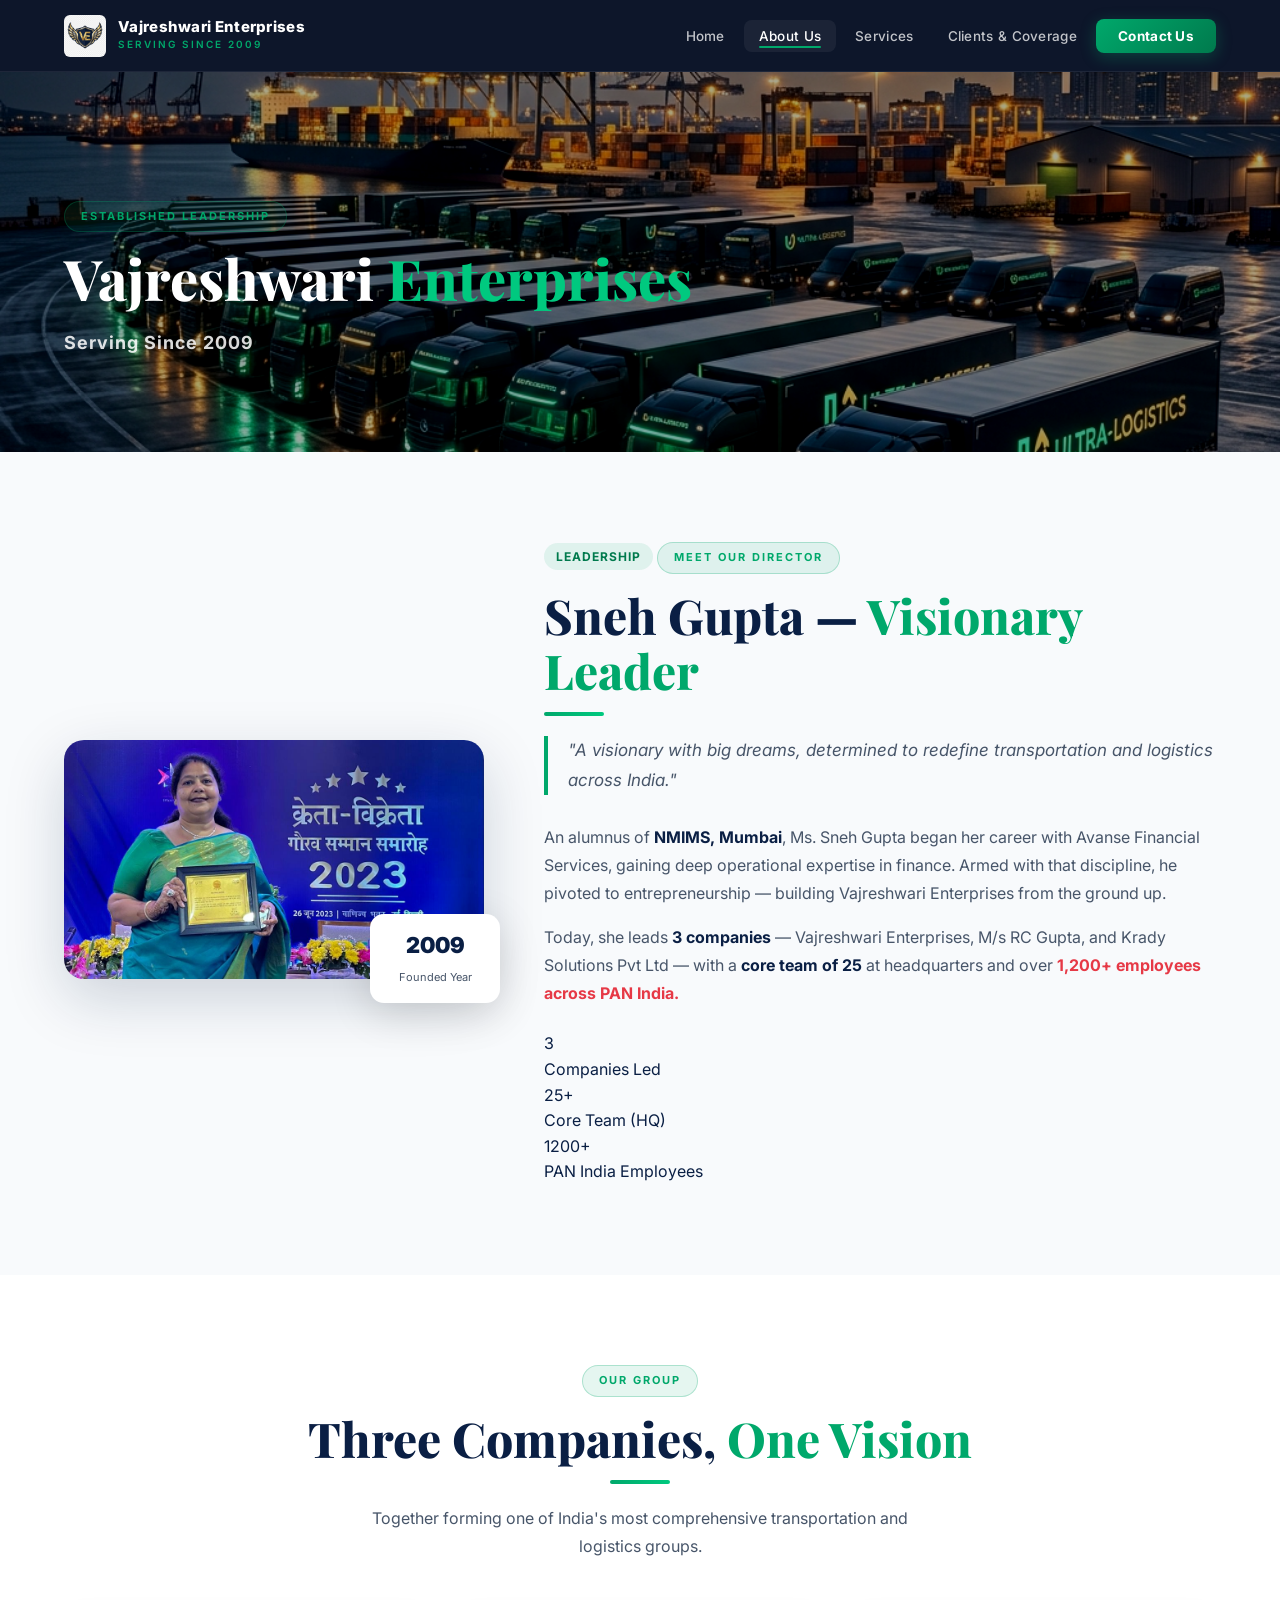
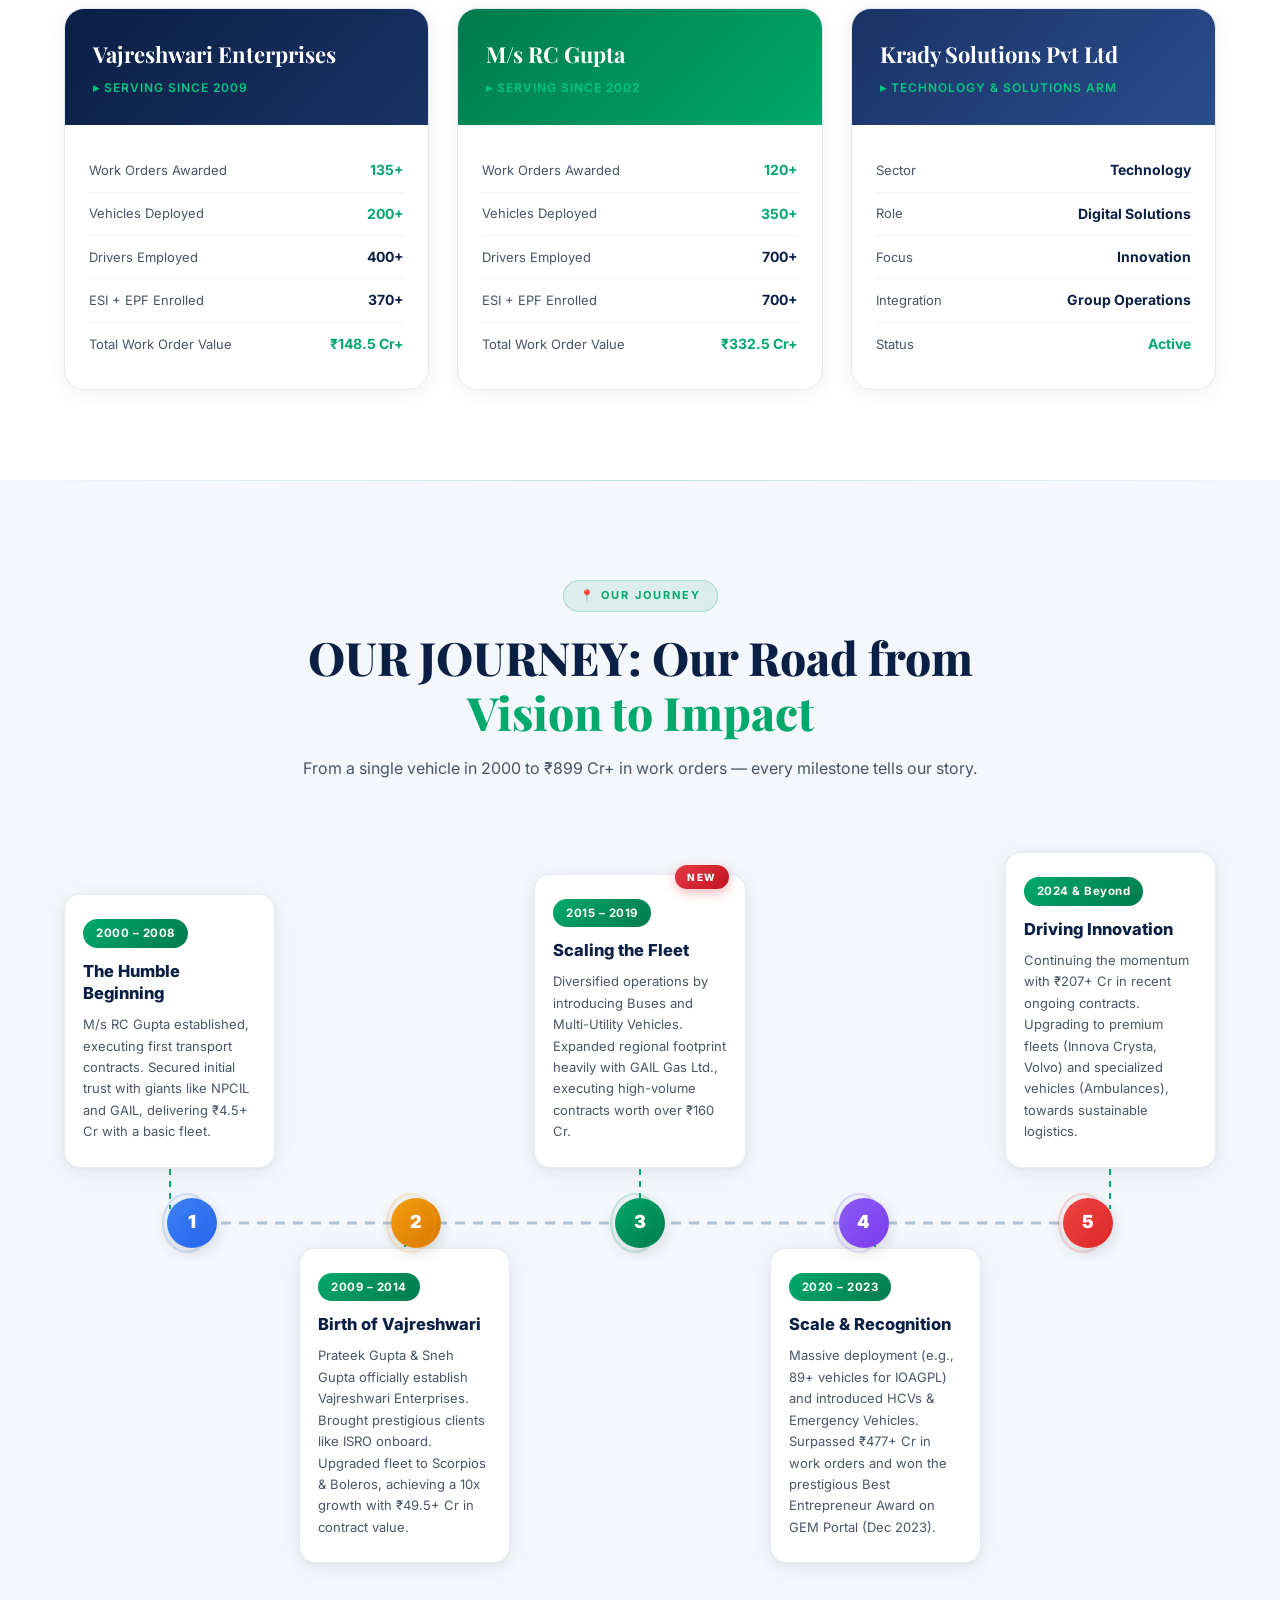
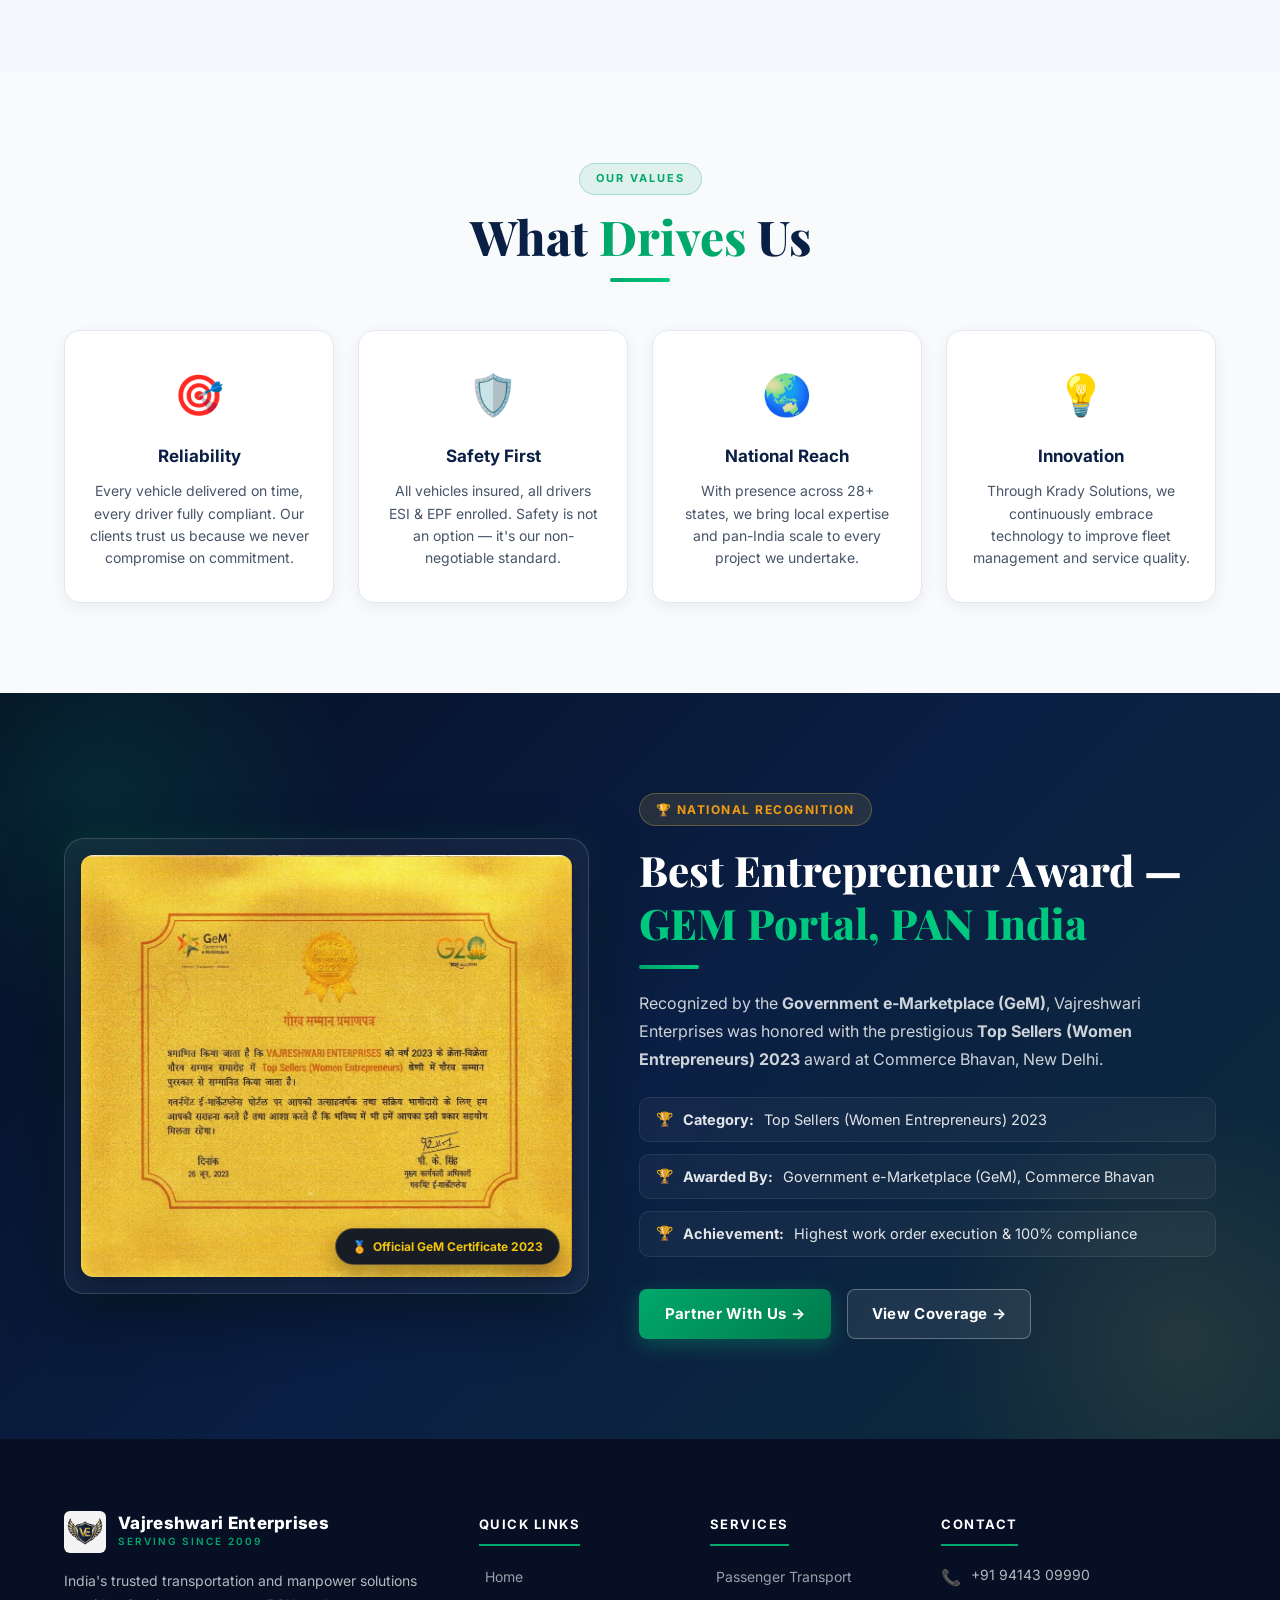
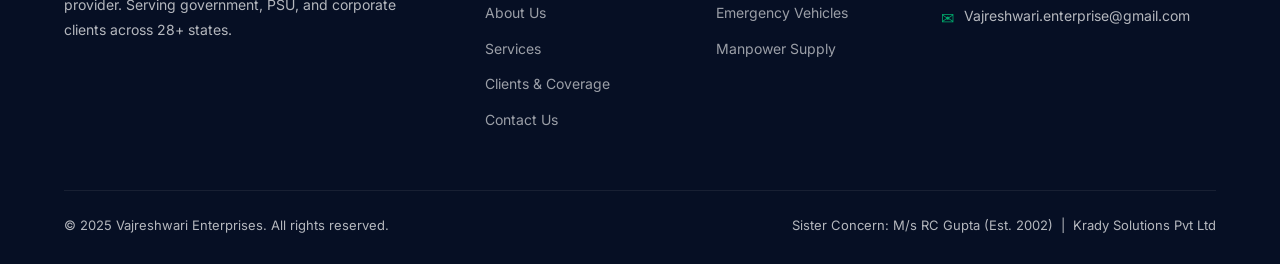
==== about.html @ c28fd947 "Fix hero breadcrumbs, dark contrast text readability, and mobile responsiveness" ====
<!DOCTYPE html>
<html lang="en">
<head>
<meta charset="UTF-8"/>
<meta name="viewport" content="width=device-width,initial-scale=1.0"/>
<meta name="color-scheme" content="light"/>
<meta name="supported-color-schemes" content="light"/>
<title>About Us | Vajreshwari Enterprises</title>
<meta name="description" content="Learn about Vajreshwari Enterprises — founded in 2009, led by Sneh Gupta, with a combined ₹481 Cr+ work order legacy and PAN India presence."/>
<link rel="stylesheet" href="styles.css"/>
<link rel="stylesheet" href="animations.css"/>
<style>
.about-hero{background:linear-gradient(135deg,#060f24 0%,#0a1f44 60%,#1a3366 100%);padding:120px 5% 80px;position:relative;overflow:hidden;}
.about-hero::before{content:'';position:absolute;inset:0;background:url("data:image/svg+xml,%3Csvg width='60' height='60' viewBox='0 0 60 60' xmlns='http://www.w3.org/2000/svg'%3E%3Cg fill='none'%3E%3Cg fill='%23ffffff' fill-opacity='0.03'%3E%3Cpath d='M36 34v-4h-2v4h-4v2h4v4h2v-4h4v-2h-4z'/%3E%3C/g%3E%3C/g%3E%3C/svg%3E");}
.about-hero-content{position:relative;z-index:1;max-width:750px;}
.about-hero h1{font-family:'Playfair Display',serif;font-size:clamp(34px,5vw,58px);font-weight:800;color:white;line-height:1.1;margin-bottom:16px;}
.about-hero h1 span{color:#00c97f;}
.about-hero p{font-size:17px;color:rgba(255,255,255,0.72);max-width:550px;line-height:1.75;}

/* FOUNDER */
.founder-section{padding:90px 5%;background:#f8fafc;}
.founder-grid{display:grid;grid-template-columns:1fr 1.6fr;gap:60px;align-items:center;max-width:1200px;margin:0 auto;}
.founder-img-wrap{position:relative;}
.founder-img-wrap img{width:100%;border-radius:20px;box-shadow:0 20px 60px rgba(10,31,68,0.18);}
.founder-badge{position:absolute;bottom:-16px;right:-16px;background:white;border-radius:14px;padding:14px 20px;box-shadow:0 10px 40px rgba(0,0,0,0.15);text-align:center;min-width:130px;}
.founder-badge strong{display:block;font-size:22px;font-weight:900;color:#0a1f44;}
.founder-badge span{font-size:11px;color:#475569;}
.founder-content blockquote{font-size:17px;color:#475569;line-height:1.75;border-left:4px solid #00a86b;padding-left:20px;margin:20px 0 28px;font-style:italic;}
.bio-tag{display:inline-block;background:rgba(0,168,107,0.1);color:#007a4d;font-size:12px;font-weight:700;letter-spacing:1px;text-transform:uppercase;padding:4px 12px;border-radius:50px;margin-bottom:8px;}

/* COMPANIES */
.companies-section{padding:90px 5%;}
.companies-grid{display:grid;grid-template-columns:1fr 1fr 1fr;gap:28px;margin-top:10px;}
.company-card{border-radius:20px;overflow:hidden;border:1px solid #e2e8f0;transition:all 0.3s;background:white;box-shadow:0 4px 20px rgba(10,31,68,0.06);}
.company-card:hover{transform:translateY(-6px);box-shadow:0 20px 60px rgba(10,31,68,0.14);border-color:rgba(0,168,107,0.3);}
.company-card-header{background:linear-gradient(135deg,#0a1f44,#1a3366);padding:28px;color:white;}
.company-card-header h3{font-family:'Playfair Display',serif;font-size:22px;font-weight:700;margin-bottom:6px;}
.company-card-header .since{font-size:12px;color:#00c97f;font-weight:600;letter-spacing:1px;text-transform:uppercase;}
.company-card-body{padding:24px;}
.company-metric{display:flex;justify-content:space-between;align-items:center;padding:10px 0;border-bottom:1px solid #f1f5f9;}
.company-metric:last-child{border-bottom:none;}
.company-metric .label{font-size:13px;color:#475569;}
.company-metric .value{font-size:14px;font-weight:700;color:#0a1f44;}
.company-metric .value.green{color:#00a86b;}

/* ===== 5-BOX OUR JOURNEY TIMELINE ===== */
.journey-section {
  padding: 100px 5% 110px;
  background: #f4f7fb;
  position: relative;
  overflow: hidden;
}
.journey-section::before {
  content: '';
  position: absolute;
  top: 0; left: 0; right: 0;
  height: 1px;
  background: linear-gradient(90deg, transparent, rgba(0,168,107,0.25), transparent);
}
.journey-header {
  text-align: center;
  max-width: 800px;
  margin: 0 auto 70px;
}
.journey-header .journey-tag {
  display: inline-flex;
  align-items: center;
  gap: 8px;
  background: rgba(0,168,107,0.1);
  border: 1px solid rgba(0,168,107,0.25);
  color: #00a86b;
  font-size: 11px;
  font-weight: 700;
  letter-spacing: 2px;
  text-transform: uppercase;
  padding: 6px 16px;
  border-radius: 50px;
  margin-bottom: 18px;
}
.journey-header h2 {
  font-family: 'Playfair Display', serif;
  font-size: clamp(28px, 4vw, 46px);
  font-weight: 800;
  color: #0a1f44;
  line-height: 1.2;
  margin-bottom: 14px;
}
.journey-header h2 span {
  color: #00a86b;
}
.journey-header p {
  font-size: 16px;
  color: #475569;
  line-height: 1.75;
  max-width: 700px;
  margin: 0 auto;
}

/* Timeline container */
.journey-timeline {
  position: relative;
  max-width: 1200px;
  margin: 0 auto;
}

/* The 5-column grid for cards + circles */
.journey-grid {
  display: grid;
  grid-template-columns: repeat(5, 1fr);
  grid-template-rows: auto 80px auto;
  gap: 0 24px;
  position: relative;
  align-items: end;
}

/* Top row cards: columns 1, 3, 5 */
.journey-card {
  background: #ffffff;
  border-radius: 16px;
  padding: 24px 18px;
  box-shadow: 0 4px 24px rgba(10,31,68,0.08), 0 1px 4px rgba(10,31,68,0.04);
  border: 1px solid rgba(226,232,240,0.8);
  position: relative;
  transition: all 0.35s cubic-bezier(0.4,0,0.2,1);
  overflow-wrap: break-word;
  word-break: break-word;
  hyphens: auto;
  min-height: auto;
  box-sizing: border-box;
}
.journey-card:hover {
  transform: translateY(-5px);
  box-shadow: 0 12px 40px rgba(10,31,68,0.14), 0 2px 8px rgba(0,168,107,0.1);
  border-color: rgba(0,168,107,0.3);
}

/* Card position classes */
.jc-top-1 { grid-column: 1; grid-row: 1; align-self: end; }
.jc-top-3 { grid-column: 3; grid-row: 1; align-self: end; }
.jc-top-5 { grid-column: 5; grid-row: 1; align-self: end; }
.jc-bottom-2 { grid-column: 2; grid-row: 3; align-self: start; }
.jc-bottom-4 { grid-column: 4; grid-row: 3; align-self: start; }

/* Card connector lines (vertical dashed) */
.jc-top-1::after, .jc-top-3::after, .jc-top-5::after {
  content: '';
  position: absolute;
  bottom: -42px;
  left: 50%;
  transform: translateX(-50%);
  width: 2px;
  height: 40px;
  background: repeating-linear-gradient(
    to bottom,
    #00a86b 0px, #00a86b 6px,
    transparent 6px, transparent 12px
  );
  z-index: 1;
}
.jc-bottom-2::before, .jc-bottom-4::before {
  content: '';
  position: absolute;
  top: -42px;
  left: 50%;
  transform: translateX(-50%);
  width: 2px;
  height: 40px;
  background: repeating-linear-gradient(
    to bottom,
    #00a86b 0px, #00a86b 6px,
    transparent 6px, transparent 12px
  );
  z-index: 1;
}

/* Card date badge */
.journey-card .jc-date {
  display: inline-block;
  background: linear-gradient(135deg, #00a86b, #007a4d);
  color: white;
  font-size: 11.5px;
  font-weight: 700;
  padding: 5px 13px;
  border-radius: 50px;
  margin-bottom: 12px;
  letter-spacing: 0.5px;
}
.journey-card .jc-title {
  font-size: 16.5px;
  font-weight: 800;
  color: #0a1f44;
  margin-bottom: 10px;
  line-height: 1.35;
  overflow-wrap: break-word;
  word-break: break-word;
}
.journey-card .jc-desc {
  font-size: 13px;
  color: #475569;
  line-height: 1.65;
  margin: 0;
  overflow-wrap: break-word;
  word-break: break-word;
}

/* New badge */
.jc-new-badge {
  position: absolute;
  top: -10px;
  right: 16px;
  background: linear-gradient(135deg, #e63946, #c1121f);
  color: white;
  font-size: 10px;
  font-weight: 800;
  letter-spacing: 1.5px;
  text-transform: uppercase;
  padding: 4px 12px;
  border-radius: 50px;
  box-shadow: 0 4px 12px rgba(230,57,70,0.35);
  animation: pulse-badge 2s ease-in-out infinite;
}
@keyframes pulse-badge {
  0%, 100% { transform: scale(1); }
  50% { transform: scale(1.08); }
}

/* Middle row: circles & connecting line */
.journey-circles-row {
  grid-column: 1 / -1;
  grid-row: 2;
  display: flex;
  align-items: center;
  justify-content: space-between;
  position: relative;
  padding: 0 calc(10% - 12px);
}

/* Dashed connecting line behind circles */
.journey-circles-row::before {
  content: '';
  position: absolute;
  top: 50%;
  left: calc(10% - 12px);
  right: calc(10% - 12px);
  height: 3px;
  transform: translateY(-50%);
  background: repeating-linear-gradient(
    90deg,
    #b0c4d8 0px, #b0c4d8 10px,
    transparent 10px, transparent 18px
  );
  border-radius: 2px;
  z-index: 0;
}

/* SVG curved path overlay */
.journey-path-svg {
  position: absolute;
  top: 50%;
  left: calc(10% - 12px);
  right: calc(10% - 12px);
  height: 60px;
  transform: translateY(-50%);
  z-index: 0;
  pointer-events: none;
}
.journey-path-svg path {
  fill: none;
  stroke: #c0d0e0;
  stroke-width: 2.5;
  stroke-dasharray: 10 8;
  stroke-linecap: round;
}

/* Circle nodes */
.journey-circle {
  width: 50px;
  height: 50px;
  border-radius: 50%;
  display: flex;
  align-items: center;
  justify-content: center;
  font-size: 18px;
  font-weight: 900;
  color: white;
  position: relative;
  z-index: 2;
  flex-shrink: 0;
  box-shadow: 0 4px 16px rgba(0,0,0,0.15);
  transition: all 0.35s ease;
}
.journey-circle:hover {
  transform: scale(1.15);
}
.journey-circle::after {
  content: '';
  position: absolute;
  inset: -5px;
  border-radius: 50%;
  border: 2px solid currentColor;
  opacity: 0.2;
}

/* Circle colors */
.jcircle-1 { background: linear-gradient(135deg, #3b82f6, #2563eb); }
.jcircle-1::after { border-color: #3b82f6; }
.jcircle-2 { background: linear-gradient(135deg, #f59e0b, #d97706); }
.jcircle-2::after { border-color: #f59e0b; }
.jcircle-3 { background: linear-gradient(135deg, #00a86b, #007a4d); }
.jcircle-3::after { border-color: #00a86b; }
.jcircle-4 { background: linear-gradient(135deg, #8b5cf6, #7c3aed); }
.jcircle-4::after { border-color: #8b5cf6; }
.jcircle-5 { background: linear-gradient(135deg, #ef4444, #dc2626); }
.jcircle-5::after { border-color: #ef4444; }

/* ===== JOURNEY RESPONSIVE ===== */
@media (max-width: 1100px) {
  .journey-grid {
    gap: 0 16px;
  }
  .journey-card {
    padding: 22px 18px;
  }
  .journey-card .jc-title {
    font-size: 16px;
  }
  .journey-card .jc-desc {
    font-size: 12.5px;
  }
}

@media (max-width: 900px) {
  .journey-grid {
    display: flex;
    flex-direction: column;
    gap: 0;
    align-items: center;
  }
  .journey-circles-row {
    display: none;
  }
  .journey-card {
    width: 100%;
    max-width: 520px;
    margin-bottom: 24px;
    order: unset;
  }
  /* Re-order for mobile: 1,2,3,4,5 */
  .jc-top-1 { order: 1; }
  .jc-bottom-2 { order: 2; }
  .jc-top-3 { order: 3; }
  .jc-bottom-4 { order: 4; }
  .jc-top-5 { order: 5; }

  /* Remove connector lines on mobile */
  .jc-top-1::after, .jc-top-3::after, .jc-top-5::after,
  .jc-bottom-2::before, .jc-bottom-4::before {
    display: none;
  }

  /* Add left border accent strip + step number on mobile */
  .journey-card {
    border-left: 4px solid #00a86b;
    padding-left: 28px;
  }
  .journey-card .jc-step-num {
    display: flex;
  }
}

/* Mobile step number circle (hidden on desktop) */
.journey-card .jc-step-num {
  display: none;
  width: 32px;
  height: 32px;
  border-radius: 50%;
  background: linear-gradient(135deg, #00a86b, #007a4d);
  color: white;
  font-size: 14px;
  font-weight: 800;
  align-items: center;
  justify-content: center;
  margin-bottom: 12px;
  flex-shrink: 0;
}

@media (max-width: 600px) {
  .journey-section {
    padding: 70px 5% 80px;
  }
  .journey-header {
    margin-bottom: 40px;
  }
  .journey-card {
    padding: 22px 20px 22px 24px;
  }
}
/* VALUES */
.values-section{padding:90px 5%;background:#f8fafc;}

.values-section{padding:90px 5%;background:#f8fafc;}
.values-grid{display:grid;grid-template-columns:repeat(4,1fr);gap:24px;}
.value-card{background:white;border-radius:16px;padding:32px 24px;text-align:center;border:1px solid #e2e8f0;transition:all 0.3s;box-shadow:0 4px 16px rgba(10,31,68,0.06);}
.value-card:hover{transform:translateY(-5px);border-color:#00a86b;box-shadow:0 16px 50px rgba(0,168,107,0.12);}
.value-icon{font-size:40px;margin-bottom:16px;}
.value-card h4{font-size:17px;font-weight:700;color:#0a1f44;margin-bottom:10px;}
.value-card p{font-size:14px;color:#475569;line-height:1.6;}

/* ===== AWARD SECTION (Split Grid & Dark Luxury Theme) ===== */
.award-section {
  padding: 100px 5%;
  background: linear-gradient(135deg, #060f24 0%, #0a1f44 50%, #0d2b3a 100%);
  position: relative;
  overflow: hidden;
  color: white;
}
.award-section::before {
  content: '';
  position: absolute;
  top: -150px; left: -150px;
  width: 500px; height: 500px;
  background: radial-gradient(circle, rgba(0,168,107,0.15), transparent 70%);
  border-radius: 50%;
  pointer-events: none;
}
.award-section::after {
  content: '';
  position: absolute;
  bottom: -150px; right: -150px;
  width: 500px; height: 500px;
  background: radial-gradient(circle, rgba(201,168,76,0.12), transparent 70%);
  border-radius: 50%;
  pointer-events: none;
}
.award-grid {
  max-width: 1200px;
  margin: 0 auto;
  display: grid;
  grid-template-columns: 1fr 1.1fr;
  gap: 50px;
  align-items: center;
  position: relative;
  z-index: 2;
}
.award-cert-wrap {
  position: relative;
}
.award-cert-card {
  background: rgba(255,255,255,0.05);
  border: 1px solid rgba(255,255,255,0.15);
  border-radius: 20px;
  padding: 16px;
  box-shadow: 0 20px 60px rgba(0,0,0,0.4), 0 0 30px rgba(0,168,107,0.15);
  backdrop-filter: blur(10px);
  position: relative;
  transition: transform 0.4s ease, box-shadow 0.4s ease;
}
.award-cert-card:hover {
  transform: translateY(-6px);
  box-shadow: 0 30px 80px rgba(0,0,0,0.5), 0 0 40px rgba(0,201,127,0.25);
}
.award-cert-img {
  width: 100%;
  height: auto;
  display: block;
  border-radius: 12px;
  box-shadow: 0 8px 24px rgba(0,0,0,0.3);
}
.award-cert-badge {
  position: absolute;
  bottom: 28px; right: 28px;
  background: rgba(6,15,36,0.92);
  border: 1px solid rgba(201,168,76,0.4);
  color: #f1c40f;
  font-size: 12px;
  font-weight: 700;
  padding: 8px 16px;
  border-radius: 50px;
  box-shadow: 0 8px 20px rgba(0,0,0,0.3);
  backdrop-filter: blur(8px);
  display: flex; align-items: center; gap: 6px;
}
.award-badge-tag {
  display: inline-flex;
  align-items: center;
  gap: 8px;
  background: rgba(201,168,76,0.15);
  border: 1px solid rgba(201,168,76,0.35);
  color: #f39c12;
  font-size: 12px;
  font-weight: 700;
  letter-spacing: 1.5px;
  text-transform: uppercase;
  padding: 6px 16px;
  border-radius: 50px;
  margin-bottom: 18px;
}
.award-title {
  font-family: 'Playfair Display', serif;
  font-size: clamp(26px, 3.5vw, 42px);
  font-weight: 800;
  color: white;
  line-height: 1.25;
  margin-bottom: 16px;
}
.award-title span {
  color: #00c97f;
}
.award-desc {
  font-size: 16px;
  color: rgba(255,255,255,0.80);
  line-height: 1.75;
  margin-bottom: 24px;
}
.award-highlights {
  list-style: none;
  padding: 0;
  margin: 0 0 32px 0;
  display: flex;
  flex-direction: column;
  gap: 12px;
}
.award-highlights li {
  font-size: 14.5px;
  color: rgba(255,255,255,0.88);
  display: flex;
  align-items: flex-start;
  gap: 10px;
  background: rgba(255,255,255,0.04);
  border: 1px solid rgba(255,255,255,0.08);
  padding: 10px 16px;
  border-radius: 10px;
}
.award-highlights li::before {
  content: '🏆';
  font-size: 14px;
  flex-shrink: 0;
}
.award-cta-wrap {
  display: flex;
  gap: 16px;
  flex-wrap: wrap;
}
.btn-emerald {
  background: linear-gradient(135deg, #00a86b, #007a4d);
  color: white;
  font-weight: 700;
  padding: 12px 26px;
  border-radius: 8px;
  text-decoration: none;
  transition: all 0.3s;
  box-shadow: 0 6px 20px rgba(0,168,107,0.35);
}
.btn-emerald:hover {
  transform: translateY(-2px);
  box-shadow: 0 10px 28px rgba(0,168,107,0.5);
}
.btn-outline-glass {
  background: rgba(255,255,255,0.08);
  border: 1.5px solid rgba(255,255,255,0.3);
  color: white;
  font-weight: 700;
  padding: 12px 24px;
  border-radius: 8px;
  text-decoration: none;
  transition: all 0.3s;
  backdrop-filter: blur(6px);
}
.btn-outline-glass:hover {
  background: rgba(255,255,255,0.18);
  border-color: rgba(255,255,255,0.7);
  transform: translateY(-2px);
}
@media (max-width: 900px) {
  .award-grid {
    grid-template-columns: 1fr;
    gap: 36px;
  }
}

/* ===== ABOUT HERO (4K Image Showcase) ===== */
.about-hero {
  position: relative;
  overflow: hidden;
  background: #060f24;
  padding: 120px 5% 85px;
  min-height: 380px;
  display: flex;
  align-items: center;
}
.about-hero-bg {
  position: absolute;
  inset: 0;
  z-index: 0;
}
.about-hero-img {
  width: 100%;
  height: 100%;
  object-fit: cover;
  object-position: center;
  filter: brightness(0.65) contrast(1.08) saturate(1.06);
  image-rendering: -webkit-optimize-contrast;
  image-rendering: crisp-edges;
  transform: translateZ(0);
}
.about-hero-content {
  position: relative;
  z-index: 2;
  max-width: 800px;
  color: white;
}
.about-hero h1 {
  font-family: 'Playfair Display', serif;
  font-size: clamp(34px, 5vw, 56px);
  font-weight: 800;
  color: white;
  line-height: 1.15;
  margin-bottom: 16px;
}
.about-hero h1 span {
  color: #00c97f;
}
.about-hero p {
  font-size: 16.5px;
  color: rgba(255,255,255,0.85);
  line-height: 1.75;
}

/* ===== RESPONSIVE ===== */
@media(max-width:1024px){
  .founder-grid{grid-template-columns:1fr;max-width:600px;}
  .companies-grid{grid-template-columns:1fr;max-width:600px;margin:0 auto;}
  .values-grid{grid-template-columns:1fr 1fr;}
  /* Road: hide SVG, show stacked */
  .journey-road-wrap{display:none;}
  .journey-mobile{display:flex;}
}
@media(max-width:900px){
  .founder-grid,.companies-grid{grid-template-columns:1fr;}
  .values-grid{grid-template-columns:1fr 1fr;}
}
@media(max-width:600px){
  .values-grid{grid-template-columns:1fr;}
  .founder-badge{right:0;bottom:-20px;}
  .about-hero{padding:100px 5% 60px;}
  .about-hero h1{font-size:clamp(28px,8vw,42px);}
  .companies-grid{grid-template-columns:1fr;}
  .award-section{padding:60px 5%;}
}
</style>
</head>
<body>
<div id="scroll-progress"></div><button id="back-top" onclick="window.scrollTo({top:0,behavior:'smooth'})" title="Back to Top">&#8679;</button>
<div class="page-wrapper">
<nav id="navbar">
  <a href="index.html" class="nav-logo">
    <img src="images/ve_logo.png" alt="VE Logo" style="height:42px;width:42px;object-fit:contain;border-radius:6px;"/>
    <div class="logo-text">
      <span class="logo-name">Vajreshwari Enterprises</span>
      <span class="logo-sub">Serving Since 2009</span>
    </div>
  </a>
  <ul class="nav-links">
    <li><a href="index.html">Home</a></li>
    <li><a href="about.html" class="active">About Us</a></li>
    <li><a href="services.html">Services</a></li>
    <li><a href="clients.html">Clients &amp; Coverage</a></li>
    <li><a href="contact.html" class="nav-cta">Contact Us</a></li>
  </ul>
  <div class="hamburger" onclick="this.closest('nav').classList.toggle('open')"><span></span><span></span><span></span></div>
</nav>

<!-- HERO -->
<section class="about-hero">
  <div class="about-hero-bg">
    <img src="images/about_hero_corporate.png" alt="Vajreshwari Enterprises Corporate Showcase" class="about-hero-img"/>
  </div>
  <div class="about-hero-content">
    <div class="section-tag">Established Leadership</div>
    <h1>Vajreshwari <span>Enterprises</span></h1>
    <p style="font-size:18px;font-weight:700;color:#00c97f;letter-spacing:1px;margin-top:6px;">Serving Since 2009</p>
  </div>
</section>

<!-- FOUNDER -->
<section class="founder-section">
  <div class="founder-grid">
    <div class="founder-img-wrap">
      <img src="images/director_award.jpg" alt="Sneh Gupta — Director, Vajreshwari Enterprises — Best Entrepreneur Award 2023" style="object-fit:cover;object-position:center top;max-height:460px;border-radius:20px;"/>
      <div class="founder-badge">
        <strong>2009</strong>
        <span>Founded Year</span>
      </div>
    </div>
    <div class="founder-content">
      <div class="bio-tag">Leadership</div>
      <div class="section-tag">Meet Our Director</div>
      <h2 class="section-title">Sneh Gupta — <span>Visionary Leader</span></h2>
      <div class="divider"></div>
      <blockquote>"A visionary with big dreams, determined to redefine transportation and logistics across India."</blockquote>
      <p style="color:#475569;line-height:1.75;margin-bottom:16px;">An alumnus of <strong style="color:#0a1f44;">NMIMS, Mumbai</strong>, Ms. Sneh Gupta began her career with Avanse Financial Services, gaining deep operational expertise in finance. Armed with that discipline, he pivoted to entrepreneurship — building Vajreshwari Enterprises from the ground up.</p>
      <p style="color:#475569;line-height:1.75;margin-bottom:24px;">Today, she leads <strong style="color:#0a1f44;">3 companies</strong> — Vajreshwari Enterprises, M/s RC Gupta, and Krady Solutions Pvt Ltd — with a <strong style="color:#0a1f44;">core team of 25</strong> at headquarters and over <strong style="color:#e63946;">1,200+ employees across PAN India.</strong></p>
      <div class="stats-row">
        <div class="stat-card"><div class="stat-number">3</div><div class="stat-label">Companies Led</div></div>
        <div class="stat-card"><div class="stat-number">25<span>+</span></div><div class="stat-label">Core Team (HQ)</div></div>
        <div class="stat-card"><div class="stat-number">1200<span>+</span></div><div class="stat-label">PAN India Employees</div></div>
      </div>
    </div>
  </div>
</section>

<!-- COMPANIES -->
<section class="companies-section">
  <div class="section-header center">
    <div class="section-tag">Our Group</div>
    <h2 class="section-title">Three Companies, <span>One Vision</span></h2>
    <div class="divider center"></div>
    <p class="section-subtitle">Together forming one of India's most comprehensive transportation and logistics groups.</p>
  </div>
  <div class="companies-grid">
    <div class="company-card">
      <div class="company-card-header">
        <h3>Vajreshwari Enterprises</h3>
        <div class="since">▸ Serving Since 2009</div>
      </div>
      <div class="company-card-body">
        <div class="company-metric"><span class="label">Work Orders Awarded</span><span class="value green">135+</span></div>
        <div class="company-metric"><span class="label">Vehicles Deployed</span><span class="value green">200+</span></div>
        <div class="company-metric"><span class="label">Drivers Employed</span><span class="value">400+</span></div>
        <div class="company-metric"><span class="label">ESI + EPF Enrolled</span><span class="value">370+</span></div>
        <div class="company-metric"><span class="label">Total Work Order Value</span><span class="value green">₹148.5 Cr+</span></div>
      </div>
    </div>
    <div class="company-card">
      <div class="company-card-header" style="background:linear-gradient(135deg,#007a4d,#00a86b);">
        <h3>M/s RC Gupta</h3>
        <div class="since">▸ Serving Since 2002</div>
      </div>
      <div class="company-card-body">
        <div class="company-metric"><span class="label">Work Orders Awarded</span><span class="value green">120+</span></div>
        <div class="company-metric"><span class="label">Vehicles Deployed</span><span class="value green">350+</span></div>
        <div class="company-metric"><span class="label">Drivers Employed</span><span class="value">700+</span></div>
        <div class="company-metric"><span class="label">ESI + EPF Enrolled</span><span class="value">700+</span></div>
        <div class="company-metric"><span class="label">Total Work Order Value</span><span class="value green">₹332.5 Cr+</span></div>
      </div>
    </div>
    <div class="company-card">
      <div class="company-card-header" style="background:linear-gradient(135deg,#1a3366,#2a4d8c);">
        <h3>Krady Solutions Pvt Ltd</h3>
        <div class="since">▸ Technology &amp; Solutions Arm</div>
      </div>
      <div class="company-card-body">
        <div class="company-metric"><span class="label">Sector</span><span class="value">Technology</span></div>
        <div class="company-metric"><span class="label">Role</span><span class="value">Digital Solutions</span></div>
        <div class="company-metric"><span class="label">Focus</span><span class="value">Innovation</span></div>
        <div class="company-metric"><span class="label">Integration</span><span class="value">Group Operations</span></div>
        <div class="company-metric"><span class="label">Status</span><span class="value green">Active</span></div>
      </div>
    </div>
  </div>
</section>

<!-- OUR JOURNEY -->
<section class="journey-section" id="our-journey">
  <div class="journey-header">
    <div class="journey-tag">📍 Our Journey</div>
    <h2>OUR JOURNEY: Our Road from <span>Vision to Impact</span></h2>
    <p>From a single vehicle in 2000 to ₹899 Cr+ in work orders — every milestone tells our story.</p>
  </div>
  <div class="journey-timeline">
    <div class="journey-grid">

      <!-- TOP CARD 1 -->
      <div class="journey-card jc-top-1 reveal">
        <div class="jc-step-num">1</div>
        <div class="jc-date">2000 – 2008</div>
        <h3 class="jc-title">The Humble Beginning</h3>
        <p class="jc-desc">M/s RC Gupta established, executing first transport contracts. Secured initial trust with giants like NPCIL and GAIL, delivering ₹4.5+ Cr with a basic fleet.</p>
      </div>

      <!-- TOP CARD 3 (with New badge) -->
      <div class="journey-card jc-top-3 reveal">
        <div class="jc-new-badge">New</div>
        <div class="jc-step-num">3</div>
        <div class="jc-date">2015 – 2019</div>
        <h3 class="jc-title">Scaling the Fleet</h3>
        <p class="jc-desc">Diversified operations by introducing Buses and Multi-Utility Vehicles. Expanded regional footprint heavily with GAIL Gas Ltd., executing high-volume contracts worth over ₹160 Cr.</p>
      </div>

      <!-- TOP CARD 5 -->
      <div class="journey-card jc-top-5 reveal">
        <div class="jc-step-num">5</div>
        <div class="jc-date">2024 &amp; Beyond</div>
        <h3 class="jc-title">Driving Innovation</h3>
        <p class="jc-desc">Continuing the momentum with ₹207+ Cr in recent ongoing contracts. Upgrading to premium fleets (Innova Crysta, Volvo) and specialized vehicles (Ambulances), towards sustainable logistics.</p>
      </div>

      <!-- CIRCLES ROW -->
      <div class="journey-circles-row">
        <div class="journey-circle jcircle-1">1</div>
        <div class="journey-circle jcircle-2">2</div>
        <div class="journey-circle jcircle-3">3</div>
        <div class="journey-circle jcircle-4">4</div>
        <div class="journey-circle jcircle-5">5</div>
      </div>

      <!-- BOTTOM CARD 2 -->
      <div class="journey-card jc-bottom-2 reveal">
        <div class="jc-step-num">2</div>
        <div class="jc-date">2009 – 2014</div>
        <h3 class="jc-title">Birth of Vajreshwari</h3>
        <p class="jc-desc">Prateek Gupta &amp; Sneh Gupta officially establish Vajreshwari Enterprises. Brought prestigious clients like ISRO onboard. Upgraded fleet to Scorpios &amp; Boleros, achieving a 10x growth with ₹49.5+ Cr in contract value.</p>
      </div>

      <!-- BOTTOM CARD 4 -->
      <div class="journey-card jc-bottom-4 reveal">
        <div class="jc-step-num">4</div>
        <div class="jc-date">2020 – 2023</div>
        <h3 class="jc-title">Scale &amp; Recognition</h3>
        <p class="jc-desc">Massive deployment (e.g., 89+ vehicles for IOAGPL) and introduced HCVs &amp; Emergency Vehicles. Surpassed ₹477+ Cr in work orders and won the prestigious Best Entrepreneur Award on GEM Portal (Dec 2023).</p>
      </div>

    </div>
  </div>
</section>

<!-- VALUES -->
<section class="values-section">
  <div class="section-header center">
    <div class="section-tag">Our Values</div>
    <h2 class="section-title">What <span>Drives</span> Us</h2>
    <div class="divider center"></div>
  </div>
  <div class="values-grid">
    <div class="value-card">
      <div class="value-icon">🎯</div>
      <h4>Reliability</h4>
      <p>Every vehicle delivered on time, every driver fully compliant. Our clients trust us because we never compromise on commitment.</p>
    </div>
    <div class="value-card">
      <div class="value-icon">🛡️</div>
      <h4>Safety First</h4>
      <p>All vehicles insured, all drivers ESI & EPF enrolled. Safety is not an option — it's our non-negotiable standard.</p>
    </div>
    <div class="value-card">
      <div class="value-icon">🌏</div>
      <h4>National Reach</h4>
      <p>With presence across 28+ states, we bring local expertise and pan-India scale to every project we undertake.</p>
    </div>
    <div class="value-card">
      <div class="value-icon">💡</div>
      <h4>Innovation</h4>
      <p>Through Krady Solutions, we continuously embrace technology to improve fleet management and service quality.</p>
    </div>
  </div>
</section>

<!-- AWARD SECTION -->
<section class="award-section" id="award-section">
  <div class="award-grid">
    <div class="award-cert-wrap">
      <div class="award-cert-card">
        <img src="images/gem_award_certificate.jpg" alt="Vajreshwari Enterprises – GeM Portal Top Sellers (Women Entrepreneurs) Certificate 2023" class="award-cert-img"/>
        <div class="award-cert-badge">
          <span>🏅</span> Official GeM Certificate 2023
        </div>
      </div>
    </div>
    <div class="award-content">
      <div class="award-badge-tag">🏆 National Recognition</div>
      <h2 class="award-title">Best Entrepreneur Award — <span>GEM Portal, PAN India</span></h2>
      <div class="divider"></div>
      <p class="award-desc">Recognized by the <strong>Government e-Marketplace (GeM)</strong>, Vajreshwari Enterprises was honored with the prestigious <strong>Top Sellers (Women Entrepreneurs) 2023</strong> award at Commerce Bhavan, New Delhi.</p>
      <ul class="award-highlights">
        <li><strong>Category:</strong> Top Sellers (Women Entrepreneurs) 2023</li>
        <li><strong>Awarded By:</strong> Government e-Marketplace (GeM), Commerce Bhavan</li>
        <li><strong>Achievement:</strong> Highest work order execution &amp; 100% compliance</li>
      </ul>
      <div class="award-cta-wrap">
        <a href="contact.html" class="btn btn-emerald">Partner With Us &rarr;</a>
        <a href="clients.html" class="btn btn-outline-glass">View Coverage &rarr;</a>
      </div>
    </div>
  </div>
</section>

<footer>
  <div class="footer-grid">
    <div class="footer-brand">
      <div class="nav-logo" style="margin-bottom:16px;"><img src="images/ve_logo.png" alt="VE Logo" style="height:42px;width:42px;object-fit:contain;border-radius:6px;"/><div class="logo-text"><span class="logo-name" style="color:white;font-size:17px;">Vajreshwari Enterprises</span><span class="logo-sub">Serving Since 2009</span></div></div>
      <p>India's trusted transportation and manpower solutions provider. Serving government, PSU, and corporate clients across 28+ states.</p>
    </div>
    <div class="footer-col"><h4>Quick Links</h4><ul><li><a href="index.html">Home</a></li><li><a href="about.html">About Us</a></li><li><a href="services.html">Services</a></li><li><a href="clients.html">Clients &amp; Coverage</a></li><li><a href="contact.html">Contact Us</a></li></ul></div>
    <div class="footer-col"><h4>Services</h4><ul><li><a href="services.html">Passenger Transport</a></li><li><a href="services.html">Emergency Vehicles</a></li><li><a href="services.html">Manpower Supply</a></li></ul></div>
    <div class="footer-col"><h4>Contact</h4><div class="footer-contact-item"><span class="icon">📞</span><span>+91 94143 09990</span></div><div class="footer-contact-item"><span class="icon">✉</span><span>Vajreshwari.enterprise@gmail.com</span></div></div>
  </div>
  <div class="footer-bottom"><span>&copy; 2025 Vajreshwari Enterprises. All rights reserved.</span><span>Sister Concern: M/s RC Gupta (Est. 2002) &nbsp;|&nbsp; Krady Solutions Pvt Ltd</span></div>
</footer>
</div>
<script src="main.js"></script>
</body>
</html>
---- styles.css ----
@import url('https://fonts.googleapis.com/css2?family=Inter:wght@300;400;500;600;700;800;900&family=Playfair+Display:wght@700;800;900&display=swap');

:root, html, body {
  color-scheme: light !important;
  supported-color-schemes: light !important;
  --navy: #0a1f44;
  --navy-dark: #060f24;
  --navy-mid: #112255;
  --navy-light: #1a3366;
  --green: #00a86b;
  --green-light: #00c97f;
  --green-dark: #007a4d;
  --red: #e63946;
  --white: #ffffff;
  --off-white: #f8fafc;
  --gray-100: #f1f5f9;
  --gray-200: #e2e8f0;
  --gray-400: #94a3b8;
  --gray-600: #475569;
  --shadow-sm: 0 2px 8px rgba(10,31,68,0.08);
  --shadow-md: 0 8px 32px rgba(10,31,68,0.14);
  --shadow-lg: 0 20px 60px rgba(10,31,68,0.2);
  --shadow-green: 0 8px 30px rgba(0,168,107,0.35);
  --radius: 12px;
  --radius-lg: 20px;
  --transition: all 0.35s cubic-bezier(0.4,0,0.2,1);
}

*, *::before, *::after {
  box-sizing: border-box;
  margin: 0;
  padding: 0;
  max-width: 100%;
}

html, body {
  scroll-behavior: smooth;
  font-family: 'Inter', sans-serif;
  background-color: #ffffff !important;
  color: #0a1f44 !important;
  line-height: 1.6;
  overflow-x: hidden !important;
  width: 100%;
}

/* Force light mode globally — completely blocking browser auto-dark mode or OS color inversion */
:root, html, body {
  color-scheme: light !important;
  supported-color-schemes: light !important;
  forced-color-adjust: none !important;
  -webkit-text-size-adjust: 100%;
}

@media (prefers-color-scheme: dark) {
  :root, html, body {
    color-scheme: light !important;
    background-color: #ffffff !important;
    color: #0a1f44 !important;
  }
  .page-wrapper, section, .why-us, .about-strip, .services-preview, .client-cats, .coverage-section, .contact-main {
    background-color: #ffffff !important;
  }
  .svc-card, .client-card, .info-card, .value-card, .contact-form-wrap, .why-item, .journey-card, .ach-card, .wc-card {
    background-color: #ffffff !important;
    color: #0a1f44 !important;
    border-color: #e2e8f0 !important;
  }
  /* Scope light container text colors strictly to avoid overriding dark cards */
  .svc-card p, .client-desc, .why-item p, .jc-desc, .info-card p, .wc-card p, .value-card p {
    color: #475569 !important;
  }
  .svc-card h3, .client-card h3, .info-card h4, .wc-card h4, .value-card h3, .why-item h4 {
    color: #0a1f44 !important;
  }
  .section-title span, .logo-sub, .highlight-green {
    color: #00a86b !important;
  }
}

/* Dark section & card safeguards — guarantees brilliant readable text regardless of theme/browser */
.stats-section, .cta-section, .hero, .about-hero, .contact-hero, .svc-hero, .clients-hero, .page-hero, .svc-cat-visual, .director-card, .map-embed, .award-banner, .how-section {
  background-color: #060f24;
  color: #ffffff !important;
}
.stats-section *, .cta-section *, .hero *, .about-hero *, .contact-hero *, .svc-hero *, .clients-hero *, .page-hero *, .svc-cat-visual *, .director-card *, .map-embed *, .award-banner *, .how-section * {
  forced-color-adjust: none;
}
.stats-section .section-title, .cta-section h2, .about-hero h1, .contact-hero h1, .svc-hero h1, .clients-hero h1, .page-hero h1, .svc-cat-visual h3, .director-card h4, .director-card .name, .map-embed h3, .how-section h4 {
  color: #ffffff !important;
}
.stats-section p, .cta-section p, .about-hero p, .contact-hero p, .svc-hero p, .clients-hero p, .page-hero p, .svc-cat-visual p, .map-embed p, .how-section p {
  color: rgba(255,255,255,0.85) !important;
}
.stat-big {
  background: #0c2147 !important;
  border: 1px solid rgba(255,255,255,0.15) !important;
}

/* ===== NAVBAR ===== */
nav {
  position: fixed; top: 0; left: 0; right: 0; z-index: 1000;
  padding: 0 5%; height: 72px;
  display: flex; align-items: center; justify-content: space-between;
  background: rgba(6,15,36,0.97); backdrop-filter: blur(16px);
  border-bottom: 1px solid rgba(255,255,255,0.07);
  transition: var(--transition);
}
nav.scrolled { height: 62px; background: rgba(6,15,36,1); }

.nav-logo { display: flex; align-items: center; gap: 12px; text-decoration: none; }
.logo-icon {
  width: 42px; height: 42px;
  background: linear-gradient(135deg, var(--green), var(--green-dark));
  border-radius: 10px; display: flex; align-items: center; justify-content: center;
  font-size: 15px; font-weight: 900; color: white; letter-spacing: -0.5px;
  transition: var(--transition);
}
.nav-logo:hover .logo-icon { transform: rotate(-5deg) scale(1.08); }
.logo-text { display: flex; flex-direction: column; }
.logo-name { font-size: 15px; font-weight: 800; color: var(--white); letter-spacing: 0.3px; line-height: 1.1; }
.logo-sub { font-size: 10px; color: var(--green); font-weight: 600; letter-spacing: 2px; text-transform: uppercase; }

.nav-links { display: flex; align-items: center; gap: 4px; list-style: none; }
.nav-links a {
  color: rgba(255,255,255,0.75); text-decoration: none; font-size: 13.5px;
  font-weight: 500; padding: 8px 15px; border-radius: 8px;
  transition: var(--transition); letter-spacing: 0.3px; position: relative;
}
.nav-links a::after {
  content: ''; position: absolute; bottom: 4px; left: 50%; right: 50%;
  height: 2px; background: var(--green); border-radius: 2px; transition: var(--transition);
}
.nav-links a:hover::after, .nav-links a.active::after { left: 15px; right: 15px; }
.nav-links a:hover, .nav-links a.active { color: var(--white); background: rgba(255,255,255,0.06); }
.nav-cta {
  background: linear-gradient(135deg, var(--green), var(--green-dark)) !important;
  color: white !important; padding: 9px 22px !important; border-radius: 8px !important;
  font-weight: 700 !important; box-shadow: 0 4px 16px rgba(0,168,107,0.3);
}
.nav-cta::after { display: none !important; }
.nav-cta:hover { transform: translateY(-1px); box-shadow: 0 6px 24px rgba(0,168,107,0.5) !important; background: var(--green-light) !important; }

.hamburger { display: none; flex-direction: column; gap: 5px; cursor: pointer; padding: 6px; border-radius: 6px; transition: var(--transition); }
.hamburger:hover { background: rgba(255,255,255,0.08); }
.hamburger span { display: block; width: 24px; height: 2px; background: white; border-radius: 2px; transition: var(--transition); }
nav.open .hamburger span:nth-child(1) { transform: rotate(45deg) translate(5px,5px); }
nav.open .hamburger span:nth-child(2) { opacity: 0; transform: scaleX(0); }
nav.open .hamburger span:nth-child(3) { transform: rotate(-45deg) translate(5px,-5px); }

/* Mobile nav */
@media(max-width:768px) {
  .hamburger { display: flex; }
  .nav-links {
    display: none; flex-direction: column; position: fixed;
    top: 72px; left: 0; right: 0; background: rgba(6,15,36,0.99);
    padding: 16px 5% 24px; gap: 4px; border-bottom: 1px solid rgba(255,255,255,0.08);
    backdrop-filter: blur(16px);
  }
  nav.open .nav-links { display: flex; }
  .nav-links a { padding: 12px 16px; font-size: 15px; border-radius: 10px; }
  .nav-cta { margin-top: 8px; text-align: center; }
}

/* ===== PAGE WRAPPER ===== */
.page-wrapper { padding-top: 72px; }

/* ===== SECTIONS ===== */
section { padding: 90px 5%; }
.section-inner { max-width: 1300px; margin: 0 auto; }

.section-tag {
  display: inline-flex; align-items: center; gap: 8px;
  background: rgba(0,168,107,0.1); border: 1px solid rgba(0,168,107,0.25);
  color: var(--green); font-size: 11px; font-weight: 700; letter-spacing: 2px;
  text-transform: uppercase; padding: 6px 16px; border-radius: 50px; margin-bottom: 14px;
}

.section-title {
  font-family: 'Playfair Display', serif;
  font-size: clamp(28px, 4vw, 48px); font-weight: 800; color: var(--navy);
  line-height: 1.15; margin-bottom: 14px;
}
.section-title span { color: var(--green); }
.section-subtitle { font-size: 16px; color: var(--gray-600); max-width: 600px; line-height: 1.75; margin-bottom: 48px; }

.section-header { margin-bottom: 48px; }
.section-header.center { text-align: center; }
.section-header.center .section-subtitle { margin: 0 auto 48px; }

.divider { width: 60px; height: 4px; background: linear-gradient(90deg, var(--green), var(--green-light)); border-radius: 4px; margin-bottom: 20px; }
.divider.center { margin: 0 auto 20px; }

/* ===== BUTTONS ===== */
.btn {
  display: inline-flex; align-items: center; gap: 9px;
  padding: 14px 30px; border-radius: 10px; font-size: 15px;
  font-weight: 600; cursor: pointer; border: none;
  text-decoration: none; transition: var(--transition); letter-spacing: 0.3px;
}
.btn-primary {
  background: linear-gradient(135deg, var(--green), var(--green-dark));
  color: white; box-shadow: var(--shadow-green);
}
.btn-primary:hover { transform: translateY(-3px); box-shadow: 0 12px 35px rgba(0,168,107,0.5); filter: brightness(1.05); }
.btn-outline { background: transparent; color: var(--white); border: 2px solid rgba(255,255,255,0.35); }
.btn-outline:hover { background: rgba(255,255,255,0.1); border-color: white; transform: translateY(-2px); }
.btn-navy { background: var(--navy); color: white; box-shadow: var(--shadow-md); }
.btn-navy:hover { background: var(--navy-light); transform: translateY(-3px); box-shadow: var(--shadow-lg); }
.btn-ghost { background: rgba(255,255,255,0.08); color: white; border: 1px solid rgba(255,255,255,0.15); }
.btn-ghost:hover { background: rgba(255,255,255,0.15); transform: translateY(-2px); }

/* ===== CARDS ===== */
.card {
  background: white; border-radius: var(--radius-lg);
  border: 1px solid var(--gray-200); overflow: hidden;
  transition: var(--transition); box-shadow: var(--shadow-sm);
}
.card:hover { transform: translateY(-6px); box-shadow: var(--shadow-lg); border-color: rgba(0,168,107,0.25); }

/* ===== BADGES ===== */
.badge { display: inline-flex; align-items: center; gap: 5px; padding: 4px 12px; border-radius: 50px; font-size: 12px; font-weight: 600; }
.badge-green { background: rgba(0,168,107,0.12); color: var(--green-dark); }
.badge-navy { background: rgba(10,31,68,0.08); color: var(--navy); }
.badge-red { background: rgba(230,57,70,0.1); color: var(--red); }

/* ===== HIGHLIGHTS ===== */
.highlight-red { color: var(--red); font-weight: 700; }
.highlight-green { color: var(--green); font-weight: 700; }

/* ===== BACKGROUNDS ===== */
.bg-light { background: var(--off-white); }
.bg-navy { background: linear-gradient(135deg, var(--navy-dark), var(--navy)); color: white; }
.bg-navy .section-title { color: white; }
.bg-navy .section-subtitle { color: rgba(255,255,255,0.7); }

/* ===== PAGE HERO ===== */
.page-hero {
  background: linear-gradient(135deg, var(--navy-dark) 0%, var(--navy) 60%, var(--navy-light) 100%);
  padding: 110px 5% 80px; position: relative; overflow: hidden;
}
.page-hero::before {
  content: ''; position: absolute; inset: 0;
  background: url("data:image/svg+xml,%3Csvg width='60' height='60' viewBox='0 0 60 60' xmlns='http://www.w3.org/2000/svg'%3E%3Cg fill='none'%3E%3Cg fill='%23ffffff' fill-opacity='0.025'%3E%3Cpath d='M36 34v-4h-2v4h-4v2h4v4h2v-4h4v-2h-4zM6 4V0H4v4H0v2h4v4h2V6h4V4H6z'/%3E%3C/g%3E%3C/g%3E%3C/svg%3E");
}
.page-hero-content { position: relative; z-index: 1; }
.page-hero h1 { font-family: 'Playfair Display', serif; font-size: clamp(32px, 5vw, 58px); font-weight: 800; color: white; margin-bottom: 16px; }
.page-hero h1 span { color: var(--green-light); }
.page-hero p { font-size: 17px; color: rgba(255,255,255,0.75); max-width: 550px; }

.breadcrumb { display: flex; align-items: center; gap: 8px; margin-bottom: 18px; font-size: 13px; color: rgba(255,255,255,0.45); }
.breadcrumb a { color: var(--green); text-decoration: none; transition: var(--transition); }
.breadcrumb a:hover { color: var(--green-light); }
.breadcrumb .sep { color: rgba(255,255,255,0.25); }

/* ===== GRID HELPERS ===== */
.grid-2 { display: grid; grid-template-columns: 1fr 1fr; gap: 40px; }
.grid-3 { display: grid; grid-template-columns: repeat(3, 1fr); gap: 28px; }
.grid-4 { display: grid; grid-template-columns: repeat(4, 1fr); gap: 24px; }

/* ===== FOOTER ===== */
footer { background: var(--navy-dark); color: rgba(255,255,255,0.7); padding: 72px 5% 28px; }
.footer-grid { display: grid; grid-template-columns: 2fr 1fr 1fr 1.5fr; gap: 48px; margin-bottom: 48px; }
.footer-brand p { font-size: 14px; line-height: 1.75; margin: 12px 0 20px; }
.footer-col h4 {
  color: white; font-size: 13px; font-weight: 700; letter-spacing: 1.5px;
  text-transform: uppercase; margin-bottom: 18px; padding-bottom: 10px;
  border-bottom: 2px solid var(--green); display: inline-block;
}
.footer-col ul { list-style: none; }
.footer-col ul li { margin-bottom: 10px; }
.footer-col ul li a { color: rgba(255,255,255,0.6); text-decoration: none; font-size: 14px; transition: var(--transition); display: inline-flex; align-items: center; gap: 6px; }
.footer-col ul li a::before { content: '›'; color: var(--green); font-weight: 700; opacity: 0; transform: translateX(-6px); transition: var(--transition); }
.footer-col ul li a:hover { color: var(--green-light); padding-left: 8px; }
.footer-col ul li a:hover::before { opacity: 1; transform: translateX(0); }
.footer-contact-item { display: flex; align-items: flex-start; gap: 10px; margin-bottom: 14px; font-size: 14px; }
.footer-contact-item .icon { color: var(--green); font-size: 16px; flex-shrink: 0; margin-top: 1px; }
.footer-contact-item a { color: rgba(255,255,255,0.7); text-decoration: none; transition: var(--transition); }
.footer-contact-item a:hover { color: var(--green-light); }
.footer-bottom { border-top: 1px solid rgba(255,255,255,0.07); padding-top: 24px; display: flex; justify-content: space-between; align-items: center; font-size: 13px; flex-wrap: wrap; gap: 12px; }

/* ===== ANIMATIONS ===== */
@keyframes fadeInUp { from { opacity: 0; transform: translateY(30px); } to { opacity: 1; transform: translateY(0); } }
@keyframes fadeInLeft { from { opacity: 0; transform: translateX(-40px); } to { opacity: 1; transform: translateX(0); } }
@keyframes fadeInRight { from { opacity: 0; transform: translateX(40px); } to { opacity: 1; transform: translateX(0); } }
@keyframes pulse-green { 0%,100% { box-shadow: 0 0 0 0 rgba(0,168,107,0.5); } 50% { box-shadow: 0 0 0 14px rgba(0,168,107,0); } }
@keyframes float { 0%,100% { transform: translateY(0px); } 50% { transform: translateY(-12px); } }
@keyframes spin { to { transform: rotate(360deg); } }
@keyframes roadMove { from { background-position: 0 0; } to { background-position: -200px 0; } }
@keyframes vehicleSlide { 0% { transform: translateX(-120%); } 100% { transform: translateX(120vw); } }
@keyframes vehicleSlide2 { 0% { transform: translateX(120vw); } 100% { transform: translateX(-120%); } }
@keyframes cloudDrift { 0% { transform: translateX(-10%); } 100% { transform: translateX(110%); } }
@keyframes shimmer { 0% { background-position: -200% 0; } 100% { background-position: 200% 0; } }
@keyframes countUp { from { opacity: 0; } to { opacity: 1; } }
@keyframes bgPan { 0% { background-position: 0% 50%; } 50% { background-position: 100% 50%; } 100% { background-position: 0% 50%; } }

/* Scroll reveal */
.reveal { opacity: 0; transform: translateY(28px); transition: opacity 0.7s ease, transform 0.7s ease; }
.reveal.visible { opacity: 1; transform: translateY(0); }
.reveal-left { opacity: 0; transform: translateX(-28px); transition: opacity 0.7s ease, transform 0.7s ease; }
.reveal-left.visible { opacity: 1; transform: translateX(0); }
.reveal-right { opacity: 0; transform: translateX(28px); transition: opacity 0.7s ease, transform 0.7s ease; }
.reveal-right.visible { opacity: 1; transform: translateX(0); }

/* ===== RESPONSIVE ===== */
@media(max-width:1100px) {
  .footer-grid { grid-template-columns: 1fr 1fr; gap: 36px; }
  .grid-4 { grid-template-columns: repeat(2,1fr); }
}
@media(max-width:900px) {
  section { padding: 70px 5%; }
  .grid-2, .grid-3 { grid-template-columns: 1fr; }
  .grid-4 { grid-template-columns: repeat(2,1fr); }
}
@media(max-width:768px) {
  .page-hero { padding: 90px 5% 60px; }
  .page-hero h1 { font-size: clamp(28px, 7vw, 44px); }
  .section-title { font-size: clamp(26px, 5.5vw, 40px); }
  .stats-row { flex-wrap: wrap; gap: 12px; }
}
@media(max-width:600px) {
  section { padding: 55px 5%; }
  .grid-4 { grid-template-columns: 1fr; }
  .footer-grid { grid-template-columns: 1fr; gap: 28px; }
  .footer-bottom { flex-direction: column; text-align: center; gap: 8px; }
  .btn { padding: 13px 22px; font-size: 14px; }
  .section-title { font-size: clamp(24px, 6vw, 36px); }
  .section-subtitle { font-size: 15px; }
  .stat-card { min-width: 100px; }
}

/* ===== MOVING ROAD ANIMATION ===== */
.road-scene{position:absolute;bottom:0;left:0;right:0;height:120px;overflow:hidden;z-index:1;}
.road{position:absolute;bottom:0;left:0;right:0;height:60px;background:#1a1a2e;border-top:3px solid #333;}
.road-line{position:absolute;bottom:25px;height:4px;width:60px;background:#f4c542;border-radius:2px;animation:roadMove 0.8s linear infinite;}
.road-line:nth-child(1){left:0%;animation-delay:0s;}
.road-line:nth-child(2){left:14.28%;animation-delay:-0.114s;}
.road-line:nth-child(3){left:28.56%;animation-delay:-0.228s;}
.road-line:nth-child(4){left:42.84%;animation-delay:-0.342s;}
.road-line:nth-child(5){left:57.12%;animation-delay:-0.456s;}
.road-line:nth-child(6){left:71.4%;animation-delay:-0.570s;}
.road-line:nth-child(7){left:85.68%;animation-delay:-0.684s;}
@keyframes roadMove{from{transform:translateX(0);}to{transform:translateX(-80px);}}

.vehicle{position:absolute;bottom:12px;font-size:36px;animation:vehicleSlide linear infinite;white-space:nowrap;}
.v1{animation-duration:8s;animation-delay:0s;}
.v2{animation-duration:12s;animation-delay:-4s;font-size:28px;}
.v3{animation-duration:10s;animation-delay:-7s;font-size:32px;}
.v4{animation-duration:15s;animation-delay:-2s;font-size:24px;}
@keyframes vehicleSlide{0%{transform:translateX(-150px);}100%{transform:translateX(110vw);}}

.cloud{position:absolute;font-size:28px;animation:cloudDrift linear infinite;opacity:0.18;}
.c1{top:20%;animation-duration:30s;animation-delay:0s;}
.c2{top:8%;animation-duration:40s;animation-delay:-15s;font-size:20px;}
.c3{top:30%;animation-duration:25s;animation-delay:-8s;font-size:22px;}
@keyframes cloudDrift{0%{transform:translateX(-10%);}100%{transform:translateX(110%);}}'
---- animations.css ----
/* ===== PROFESSIONAL VIBES — ENHANCED HOVER & MICRO-INTERACTIONS ===== */

/* ── Service cards ── */
.svc-card {
  position: relative; overflow: hidden; cursor: default;
  transition: all 0.38s cubic-bezier(0.34,1.56,0.64,1);
}
.svc-card::after {
  content: '';
  position: absolute; inset: 0;
  background: linear-gradient(135deg, rgba(0,168,107,0.06), rgba(0,201,127,0.10));
  opacity: 0; transition: opacity 0.38s;
}
.svc-card:hover { box-shadow: 0 24px 64px rgba(0,168,107,0.18), 0 0 0 1.5px rgba(0,168,107,0.25); }
.svc-card:hover::after { opacity: 1; }
.svc-card:hover .svc-icon { background: #00a86b; transform: scale(1.12) rotate(-6deg); }
.svc-icon { transition: all 0.38s cubic-bezier(0.34,1.56,0.64,1); }

/* ── Why-item hover ── */
.why-item { transition: all 0.35s cubic-bezier(0.4,0,0.2,1); }
.why-item:hover { transform: translateX(8px); border-color: #00a86b !important; box-shadow: 0 8px 32px rgba(0,168,107,0.14) !important; }
.why-item .wi-icon { transition: transform 0.35s cubic-bezier(0.34,1.56,0.64,1); }
.why-item:hover .wi-icon { transform: scale(1.1) rotate(-5deg); }

/* ── Stat card hover ── */
.stat-card {
  position: relative; overflow: hidden;
  transition: all 0.38s cubic-bezier(0.34,1.56,0.64,1); cursor: default;
}
.stat-card::before {
  content: ''; position: absolute; inset: 0;
  background: linear-gradient(135deg, rgba(0,168,107,0.06), transparent);
  opacity: 0; transition: opacity 0.35s;
}
.stat-card:hover { transform: translateY(-6px) scale(1.03); box-shadow: 0 20px 60px rgba(0,168,107,0.16) !important; }
.stat-card:hover::before { opacity: 1; }

/* ── Client chip hover ── */
.client-chip { transition: all 0.3s cubic-bezier(0.34,1.56,0.64,1); cursor: default; }
.client-chip:hover { background: #0a1f44; color: white; transform: translateY(-4px) scale(1.05); box-shadow: 0 10px 28px rgba(10,31,68,0.22); }

/* ── Button premium hover ── */
.btn { position: relative; overflow: hidden; }
.btn::before {
  content: ''; position: absolute;
  top: 50%; left: 50%; width: 0; height: 0;
  background: rgba(255,255,255,0.18); border-radius: 50%;
  transform: translate(-50%, -50%);
  transition: width 0.5s ease, height 0.5s ease, opacity 0.4s ease;
  opacity: 0;
}
.btn:active::before { width: 300px; height: 300px; opacity: 0; }

/* ── Company cards ── */
.company-card { transition: all 0.38s cubic-bezier(0.4,0,0.2,1); }
.company-card:hover { transform: translateY(-8px); box-shadow: 0 24px 64px rgba(10,31,68,0.18) !important; }

/* ── Value cards ── */
.value-card { transition: all 0.38s cubic-bezier(0.34,1.56,0.64,1); }
.value-card:hover { transform: translateY(-7px); }
.value-icon { transition: transform 0.4s cubic-bezier(0.34,1.56,0.64,1); display: block; }
.value-card:hover .value-icon { transform: scale(1.15) rotate(-5deg); }

/* ── Client cards ── */
.client-card { transition: all 0.38s cubic-bezier(0.4,0,0.2,1); }
.client-card:hover { transform: translateY(-7px); }
.client-icon { transition: transform 0.4s cubic-bezier(0.34,1.56,0.64,1); display: block; }
.client-card:hover .client-icon { transform: scale(1.15); }

/* ── Info cards (contact) ── */
.info-card { transition: all 0.35s cubic-bezier(0.4,0,0.2,1); }
.info-card:hover { transform: translateX(6px); border-color: #00a86b; box-shadow: 0 12px 40px rgba(0,168,107,0.12) !important; }

/* ── Achievement cards ── */
.ach-card { transition: all 0.38s cubic-bezier(0.4,0,0.2,1); }
.ach-card:hover { transform: translateY(-6px); }

/* ── Comp cards ── */
.comp-card { transition: all 0.35s cubic-bezier(0.4,0,0.2,1); }
.comp-card:hover { transform: translateX(8px); }

/* ── TL timeline cards ── */
.tl-card { transition: all 0.38s cubic-bezier(0.4,0,0.2,1); }

/* ── Hero badge shimmer ── */
.hero-badge .dot {
  width: 8px; height: 8px;
  background: #00a86b; border-radius: 50%;
  animation: pulse-green 2s infinite;
}

/* ── Nav links smooth underline ── */
.nav-links a { transition: all 0.3s cubic-bezier(0.4,0,0.2,1); }

/* ── Award banner btn ── */
.award-banner .btn { transition: all 0.35s cubic-bezier(0.34,1.56,0.64,1); }
.award-banner .btn:hover { transform: translateY(-3px) scale(1.05); box-shadow: 0 12px 36px rgba(0,0,0,0.2); }

/* ── Footer links ── */
.footer-col ul li a { position: relative; display: inline-block; transition: all 0.3s; }
.footer-col ul li a:hover { padding-left: 10px; }

/* ── Stat big hover ── */
.stat-big { transition: all 0.35s; }
.stat-big:hover { background: rgba(0,168,107,0.14) !important; transform: scale(1.02); }

/* ── Service stat hover ── */
.svc-stat { transition: all 0.38s cubic-bezier(0.34,1.56,0.64,1); }
.svc-stat:hover { transform: translateY(-5px); }

/* ── WC card hover ── */
.wc-card { transition: all 0.38s cubic-bezier(0.34,1.56,0.64,1); }
.wc-card:hover { transform: translateY(-7px); }
.wc-icon { transition: transform 0.4s cubic-bezier(0.34,1.56,0.64,1); }
.wc-card:hover .wc-icon { transform: scale(1.15) rotate(-5deg); }

/* ── Submit button ── */
.submit-btn { transition: all 0.35s cubic-bezier(0.34,1.56,0.64,1); }
.submit-btn:hover { transform: translateY(-3px) scale(1.01); box-shadow: 0 12px 36px rgba(0,168,107,0.45) !important; }

/* ===== GLOBAL PROFESSIONAL VIBES ===== */

/* Subtle noise/texture overlay on dark sections */
.bg-navy::after,
.journey-section::after,
.stats-section::after,
.how-section::after,
.achievement-strip::after,
.cta-section::after {
  content: '';
  position: absolute; inset: 0; pointer-events: none; z-index: 0;
  background-image: url("data:image/svg+xml,%3Csvg viewBox='0 0 200 200' xmlns='http://www.w3.org/2000/svg'%3E%3Cfilter id='n'%3E%3CfeTurbulence type='fractalNoise' baseFrequency='0.75' numOctaves='4' stitchTiles='stitch'/%3E%3C/filter%3E%3Crect width='100%25' height='100%25' filter='url(%23n)' opacity='0.03'/%3E%3C/svg%3E");
  background-size: 200px 200px;
  mix-blend-mode: overlay;
  opacity: 0.5;
}

/* Section divider gradient lines */
.divider {
  position: relative; overflow: hidden;
}
.divider::after {
  content: '';
  position: absolute; top: 0; left: -100%;
  width: 60%; height: 100%;
  background: linear-gradient(90deg, transparent, rgba(255,255,255,0.6), transparent);
  animation: shimmerLine 2.5s ease-in-out infinite;
}
@keyframes shimmerLine {
  0% { left: -100%; }
  100% { left: 200%; }
}

/* ===== FLOATING PARTICLES — DARK SECTIONS ===== */
@keyframes floatParticle {
  0%   { transform: translateY(0px) translateX(0px); opacity: 0; }
  10%  { opacity: 1; }
  90%  { opacity: 0.6; }
  100% { transform: translateY(-80px) translateX(20px); opacity: 0; }
}

/* ===== SCROLL PROGRESS BAR ===== */
#scroll-progress {
  position: fixed; top: 0; left: 0; right: 0;
  height: 3px; z-index: 9999;
  background: linear-gradient(90deg, #00a86b, #00c97f, #007a4d);
  transform-origin: left;
  transform: scaleX(0);
  transition: transform 0.1s linear;
  box-shadow: 0 0 8px rgba(0,168,107,0.5);
}

/* ===== BACK TO TOP ===== */
#back-top {
  position: fixed; bottom: 28px; right: 28px; z-index: 999;
  width: 48px; height: 48px;
  background: linear-gradient(135deg, #00a86b, #007a4d);
  color: white; border: none; border-radius: 14px;
  font-size: 20px; cursor: pointer;
  display: flex; align-items: center; justify-content: center;
  box-shadow: 0 6px 24px rgba(0,168,107,0.4);
  transform: translateY(80px); opacity: 0;
  transition: all 0.38s cubic-bezier(0.34,1.56,0.64,1);
}
#back-top.visible { transform: translateY(0); opacity: 1; }
#back-top:hover { transform: translateY(-5px) scale(1.08); box-shadow: 0 12px 36px rgba(0,168,107,0.55); }

/* ===== SECTION TRANSITIONS ===== */
.reveal { opacity: 0; transform: translateY(32px); transition: opacity 0.72s cubic-bezier(0.4,0,0.2,1), transform 0.72s cubic-bezier(0.4,0,0.2,1); }
.reveal.visible { opacity: 1; transform: translateY(0); }
.reveal-left { opacity: 0; transform: translateX(-32px); transition: opacity 0.72s cubic-bezier(0.4,0,0.2,1), transform 0.72s cubic-bezier(0.4,0,0.2,1); }
.reveal-left.visible { opacity: 1; transform: translateX(0); }
.reveal-right { opacity: 0; transform: translateX(32px); transition: opacity 0.72s cubic-bezier(0.4,0,0.2,1), transform 0.72s cubic-bezier(0.4,0,0.2,1); }
.reveal-right.visible { opacity: 1; transform: translateX(0); }

/* Stagger delays */
.reveal:nth-child(1) { transition-delay: 0.05s; }
.reveal:nth-child(2) { transition-delay: 0.15s; }
.reveal:nth-child(3) { transition-delay: 0.25s; }
.reveal:nth-child(4) { transition-delay: 0.35s; }
.reveal:nth-child(5) { transition-delay: 0.45s; }
.reveal:nth-child(6) { transition-delay: 0.55s; }

/* ===== RESPONSIVE ===== */
@media (max-width: 768px) {
  .road-scene { height: 100px; }
  .vehicle { font-size: 22px !important; bottom: 8px; }
  .cloud { display: none; }
  .hero { padding-bottom: 120px !important; }
  .hero-stats { gap: 16px; }
  .hero-divider { height: 35px; }
  .hero-stat .num { font-size: 22px; }
  .hero-btns { flex-direction: column; align-items: flex-start; }
  .hero-btns .btn { width: 100%; justify-content: center; }
  .cta-btns { flex-direction: column; align-items: center; }
  .cta-btns .btn { width: 100%; max-width: 320px; justify-content: center; }
}
@media (max-width: 480px) {
  .hero-badge { font-size: 10px; padding: 5px 12px; }
  .hero h1 { font-size: 28px; }
  .hero-desc { font-size: 15px; }
  .stat-card { padding: 20px 16px; }
  .stat-number { font-size: 28px; }
}
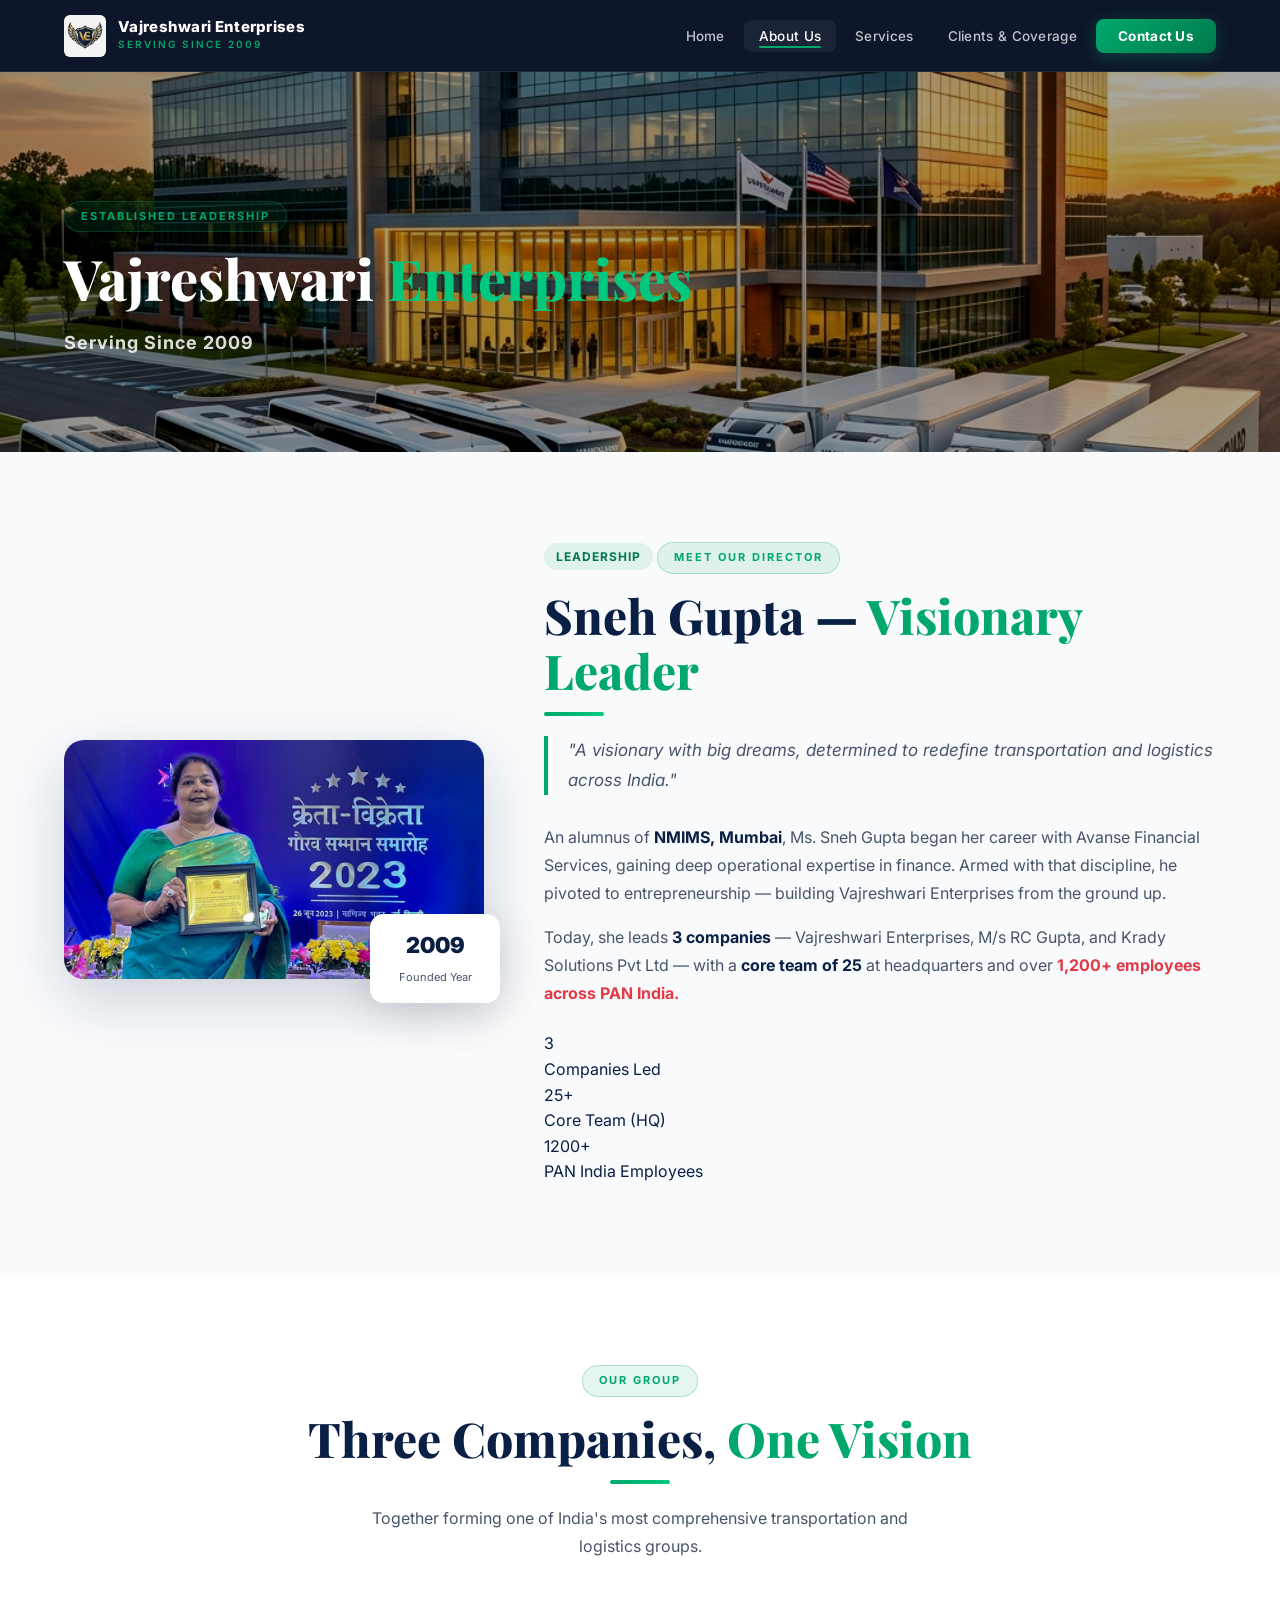
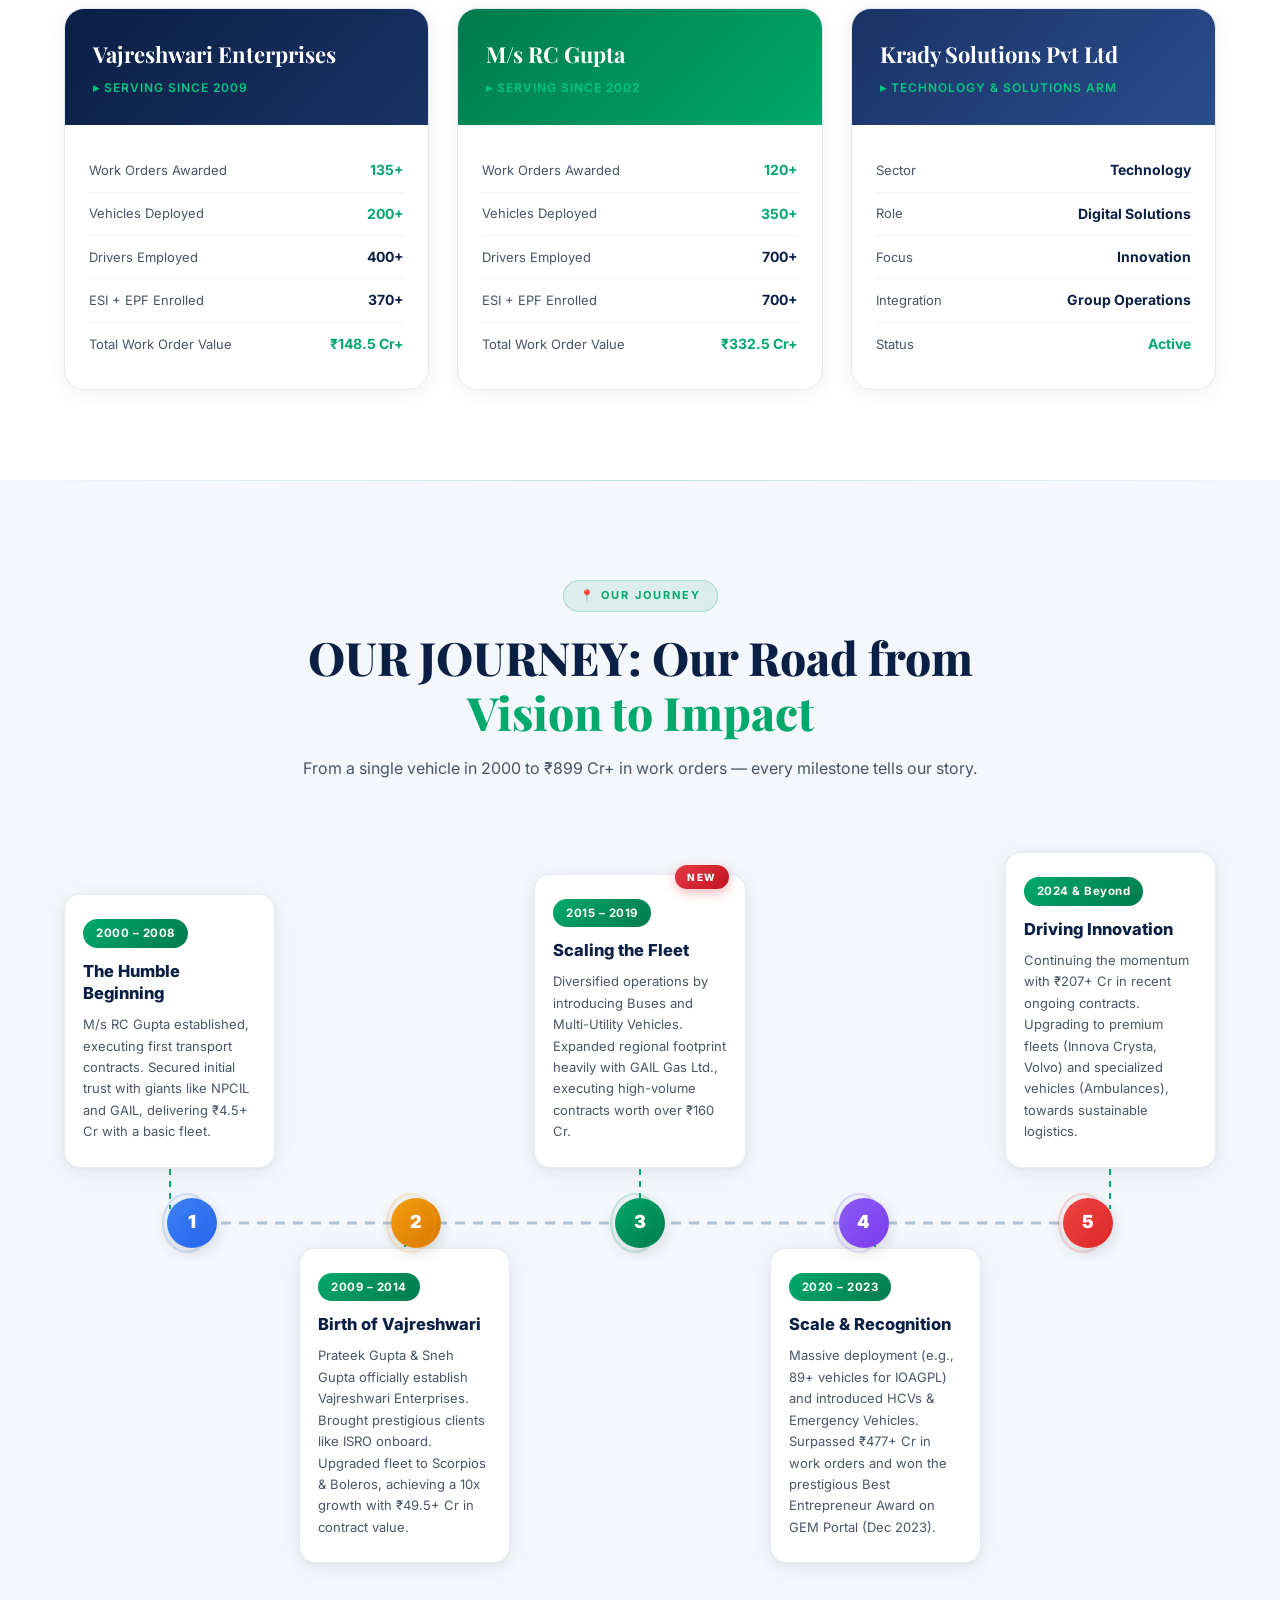
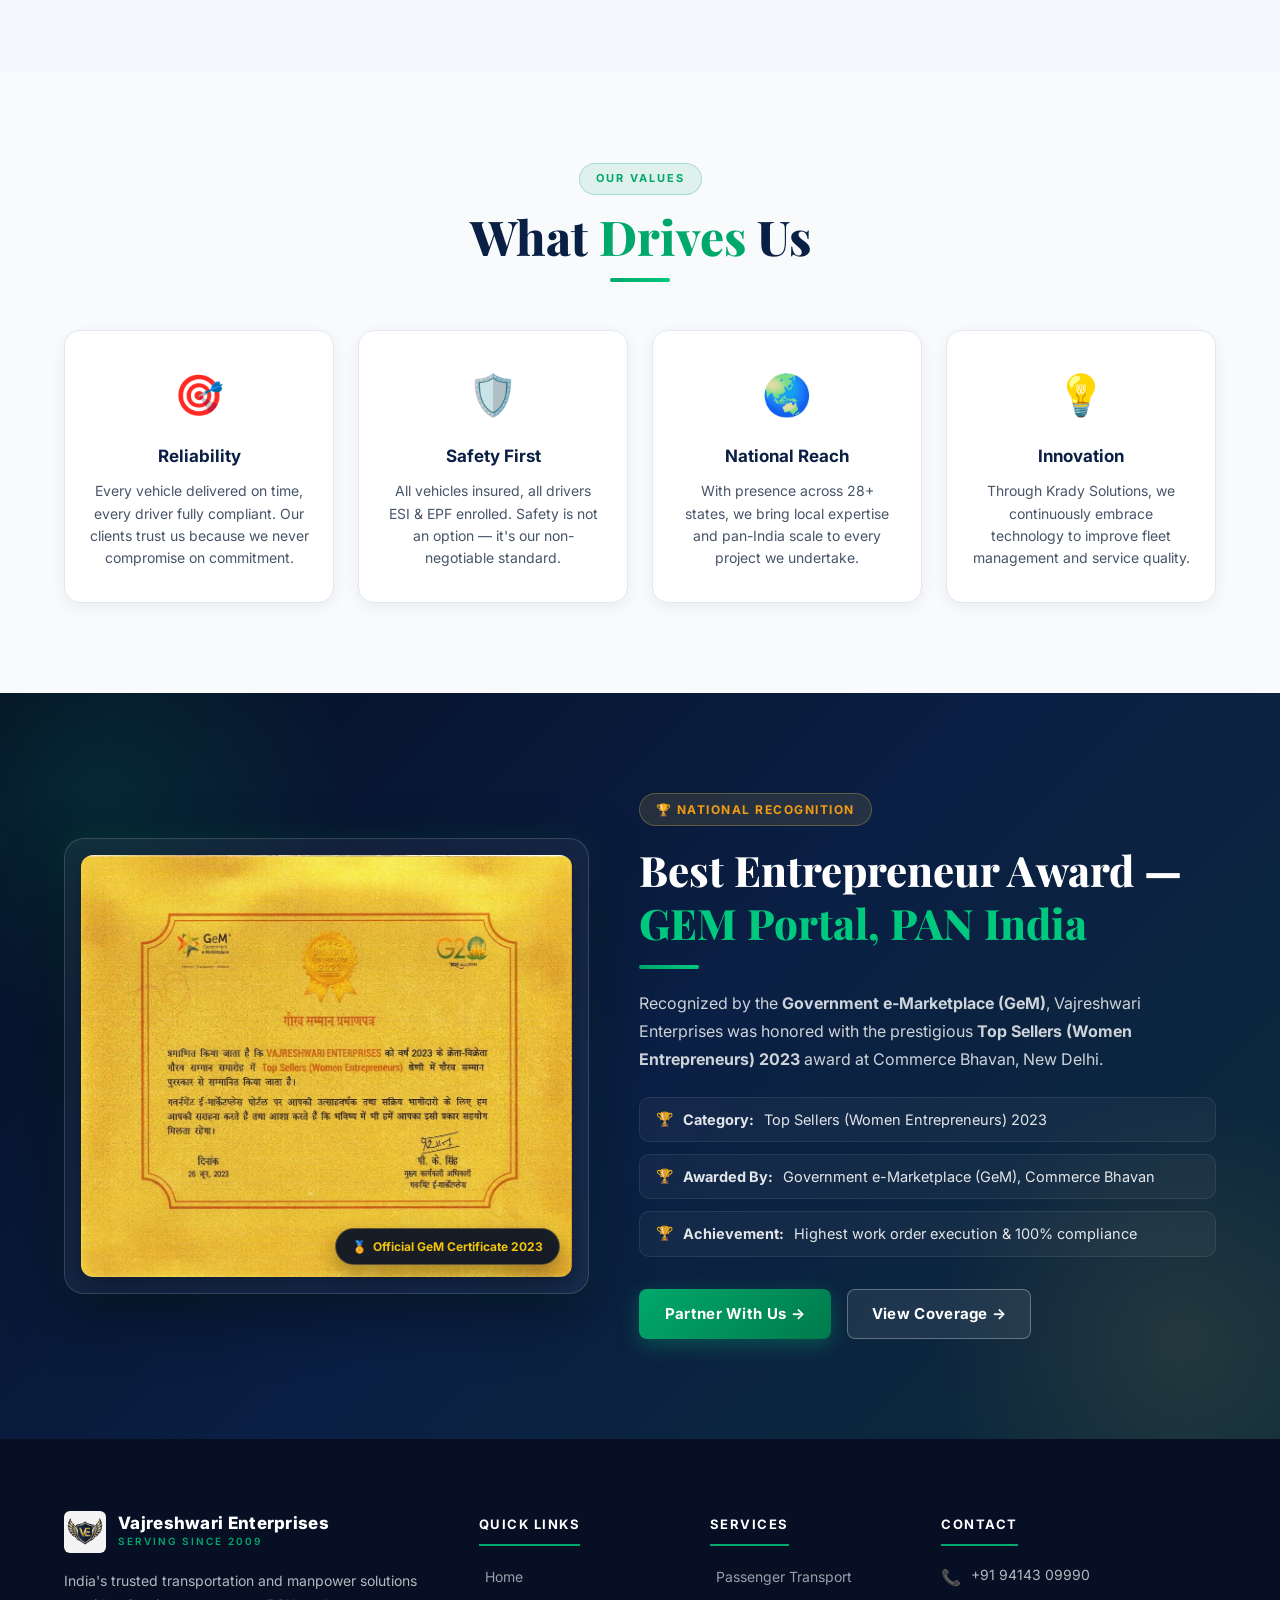
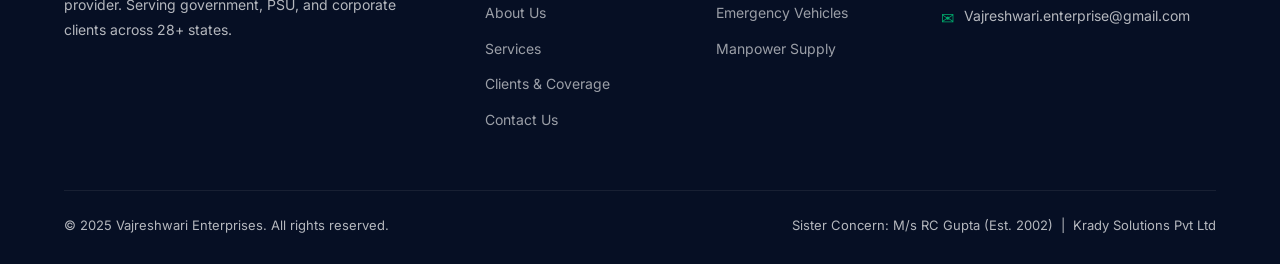
==== commit 3240072a: "Fix PC view contact hero image cutoff and upgrade all hero images to 4K resolution" ====
--- a/about.html
+++ b/about.html
@@ -673,7 +673,7 @@
 <!-- HERO -->
 <section class="about-hero">
   <div class="about-hero-bg">
-    <img src="images/about_hero_corporate.png" alt="Vajreshwari Enterprises Corporate Showcase" class="about-hero-img"/>
+    <img src="images/about_hero_corporate_4k.png" alt="Vajreshwari Enterprises Corporate Showcase" class="about-hero-img"/>
   </div>
   <div class="about-hero-content">
     <div class="section-tag">Established Leadership</div>
--- a/styles.css
+++ b/styles.css
@@ -57,7 +57,7 @@
     background-color: #ffffff !important;
     color: #0a1f44 !important;
   }
-  .page-wrapper, section, .why-us, .about-strip, .services-preview, .client-cats, .coverage-section, .contact-main {
+  .page-wrapper, .why-us, .about-strip, .services-preview, .client-cats, .coverage-section, .contact-main {
     background-color: #ffffff !important;
   }
   .svc-card, .client-card, .info-card, .value-card, .contact-form-wrap, .why-item, .journey-card, .ach-card, .wc-card {
@@ -79,7 +79,8 @@
 
 /* Dark section & card safeguards — guarantees brilliant readable text regardless of theme/browser */
 .stats-section, .cta-section, .hero, .about-hero, .contact-hero, .svc-hero, .clients-hero, .page-hero, .svc-cat-visual, .director-card, .map-embed, .award-banner, .how-section {
-  background-color: #060f24;
+  background-color: #060f24 !important;
+  background: #060f24 !important;
   color: #ffffff !important;
 }
 .stats-section *, .cta-section *, .hero *, .about-hero *, .contact-hero *, .svc-hero *, .clients-hero *, .page-hero *, .svc-cat-visual *, .director-card *, .map-embed *, .award-banner *, .how-section * {
@@ -241,6 +242,14 @@
 .page-hero::before {
   content: ''; position: absolute; inset: 0;
   background: url("data:image/svg+xml,%3Csvg width='60' height='60' viewBox='0 0 60 60' xmlns='http://www.w3.org/2000/svg'%3E%3Cg fill='none'%3E%3Cg fill='%23ffffff' fill-opacity='0.025'%3E%3Cpath d='M36 34v-4h-2v4h-4v2h4v4h2v-4h4v-2h-4zM6 4V0H4v4H0v2h4v4h2V6h4V4H6z'/%3E%3C/g%3E%3C/g%3E%3C/svg%3E");
+}
+
+/* ===== 4K HERO IMAGE ENHANCEMENT ===== */
+.hero-img, .about-hero-img, .svc-hero-img, .contact-hero-img, .clients-map-img {
+  image-rendering: -webkit-optimize-contrast;
+  image-rendering: crisp-edges;
+  filter: contrast(1.05) saturate(1.05) brightness(1.02);
+  transform: translateZ(0);
 }
 .page-hero-content { position: relative; z-index: 1; }
 .page-hero h1 { font-family: 'Playfair Display', serif; font-size: clamp(32px, 5vw, 58px); font-weight: 800; color: white; margin-bottom: 16px; }
--- a/animations.css
+++ b/animations.css
@@ -207,7 +207,6 @@
   .road-scene { height: 100px; }
   .vehicle { font-size: 22px !important; bottom: 8px; }
   .cloud { display: none; }
-  .hero { padding-bottom: 120px !important; }
   .hero-stats { gap: 16px; }
   .hero-divider { height: 35px; }
   .hero-stat .num { font-size: 22px; }
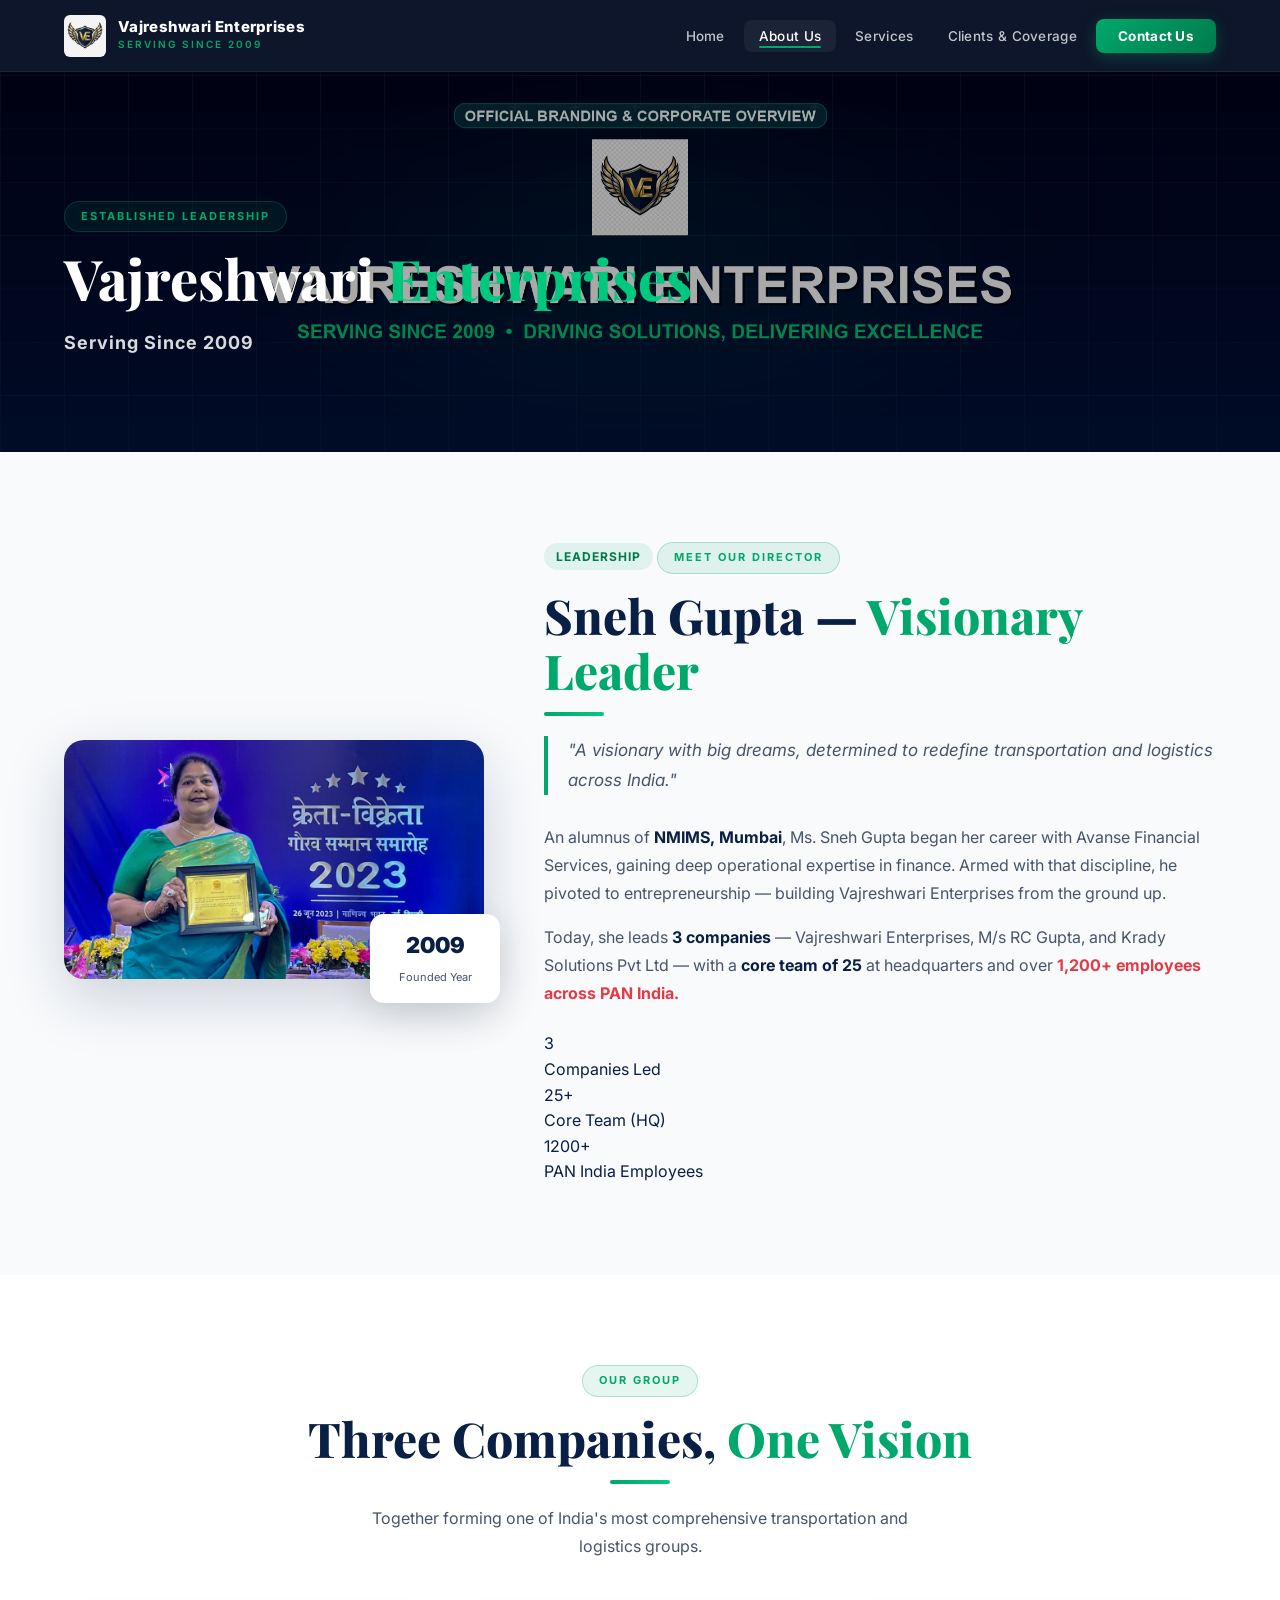
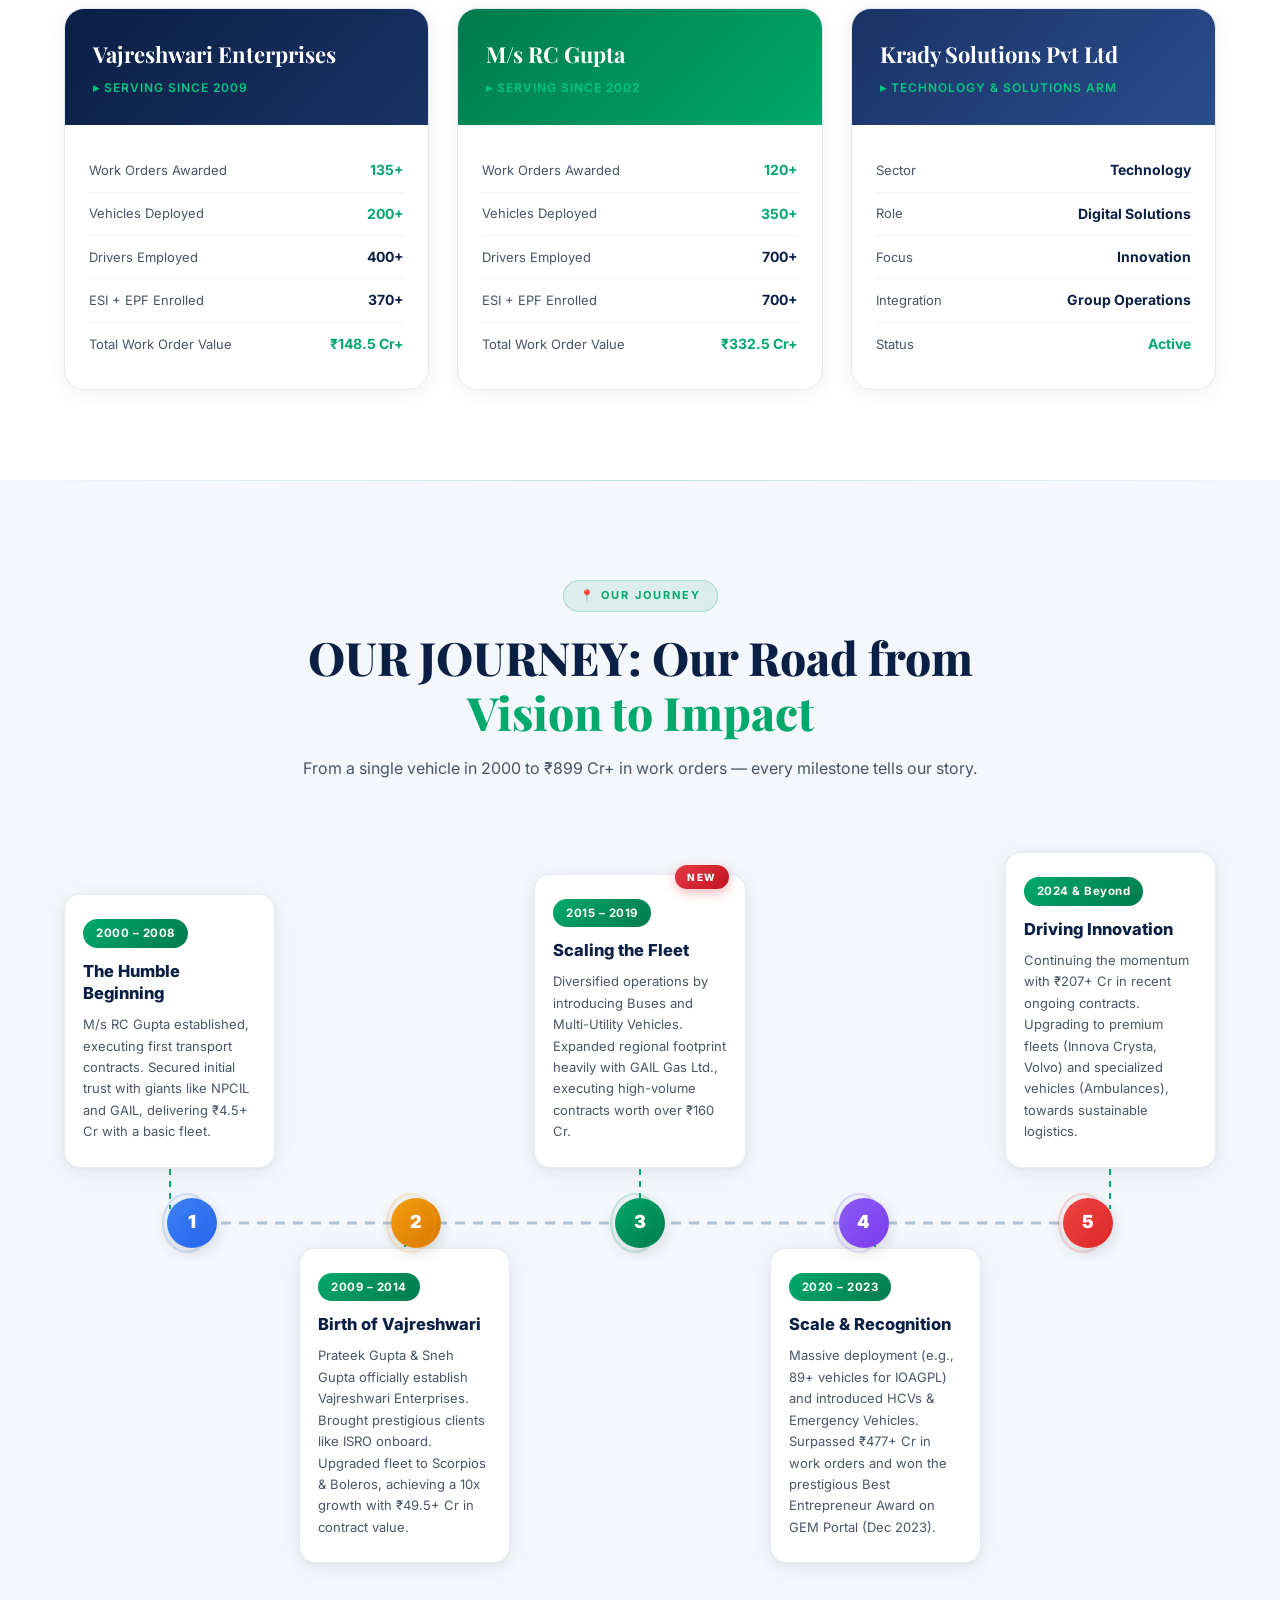
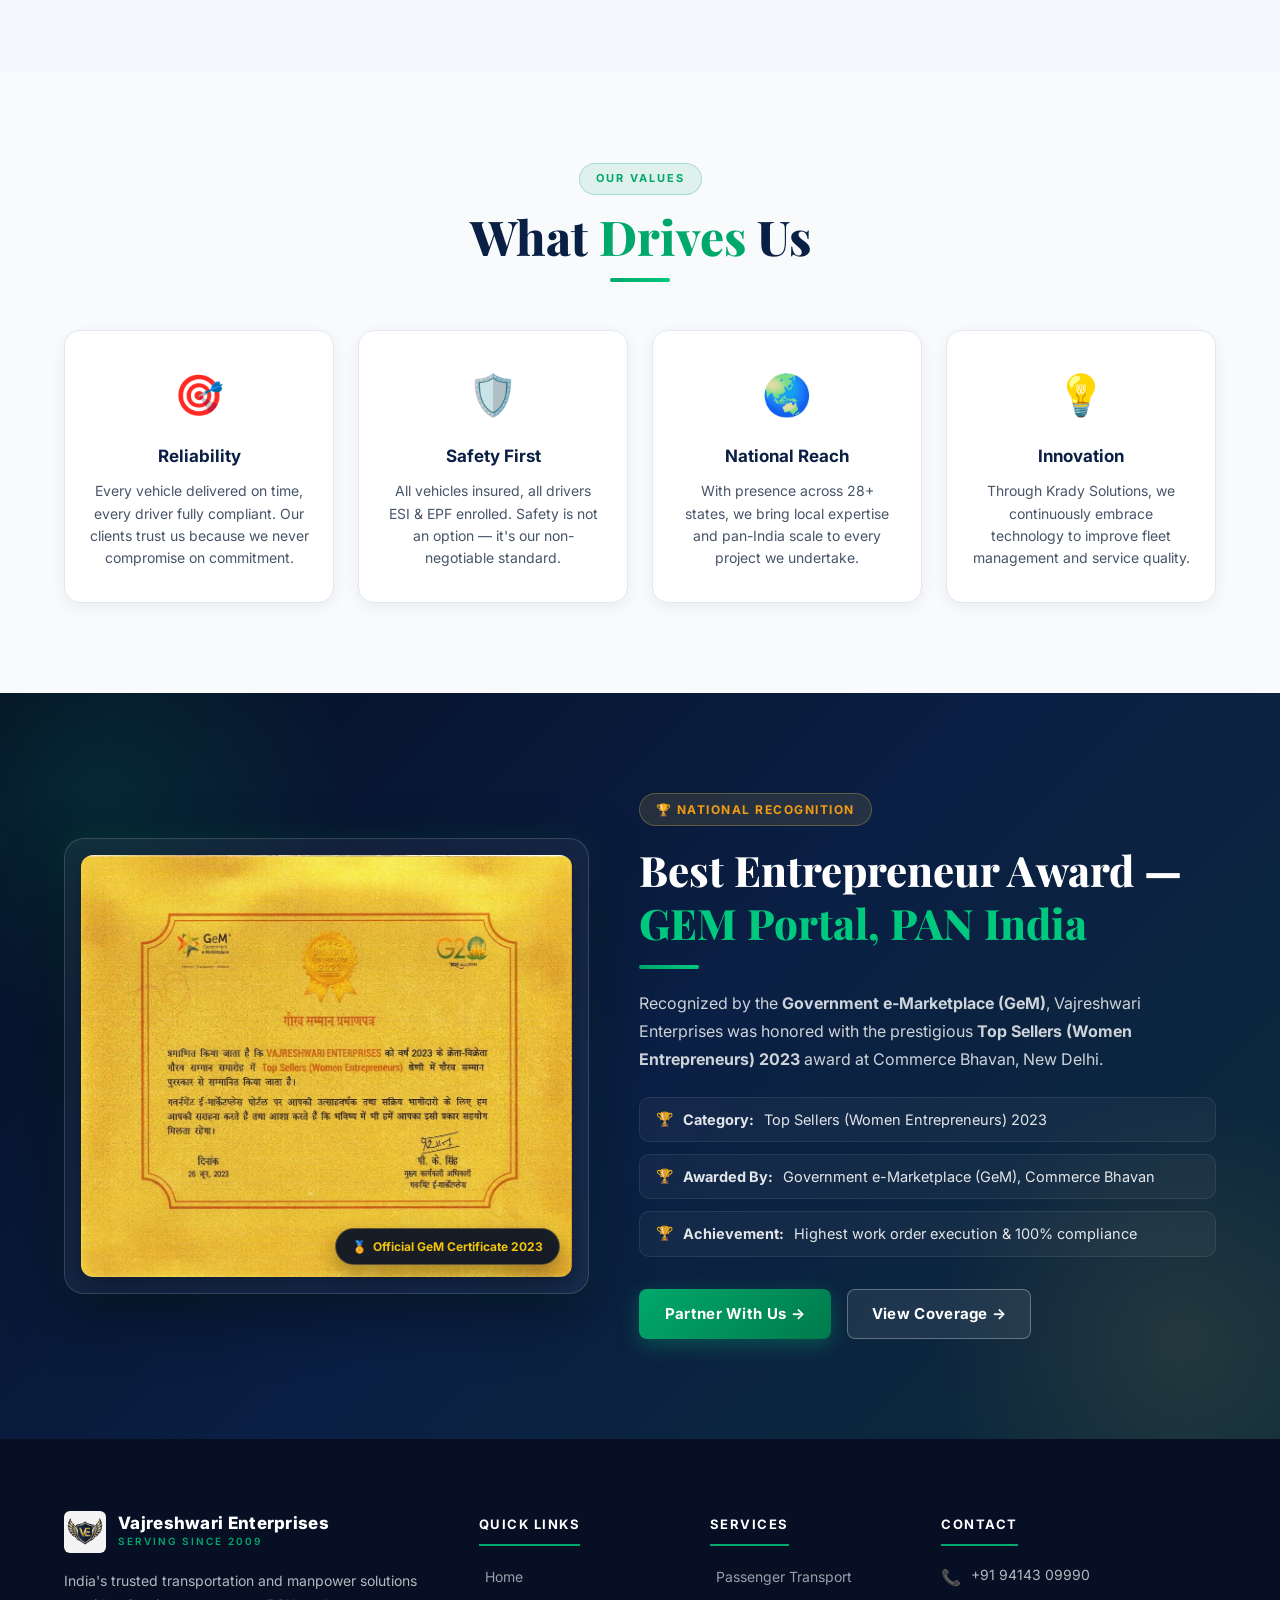
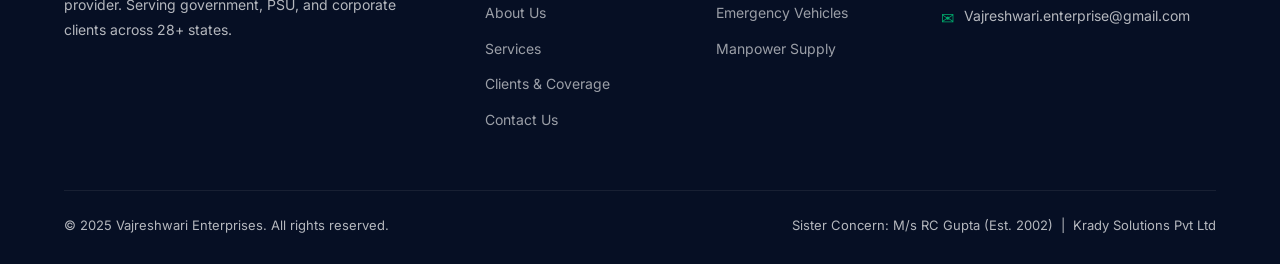
==== commit 41208222: "Fix card text contrast in clients achievement strip and update About hero image to simple Vajreshwar" ====
--- a/about.html
+++ b/about.html
@@ -673,7 +673,7 @@
 <!-- HERO -->
 <section class="about-hero">
   <div class="about-hero-bg">
-    <img src="images/about_hero_corporate_4k.png" alt="Vajreshwari Enterprises Corporate Showcase" class="about-hero-img"/>
+    <img src="images/about_hero_simple.png" alt="Vajreshwari Enterprises - Serving Since 2009" class="about-hero-img"/>
   </div>
   <div class="about-hero-content">
     <div class="section-tag">Established Leadership</div>
--- a/styles.css
+++ b/styles.css
@@ -60,7 +60,7 @@
   .page-wrapper, .why-us, .about-strip, .services-preview, .client-cats, .coverage-section, .contact-main {
     background-color: #ffffff !important;
   }
-  .svc-card, .client-card, .info-card, .value-card, .contact-form-wrap, .why-item, .journey-card, .ach-card, .wc-card {
+  .svc-card, .client-card, .info-card, .value-card, .contact-form-wrap, .why-item, .journey-card, .wc-card {
     background-color: #ffffff !important;
     color: #0a1f44 !important;
     border-color: #e2e8f0 !important;
@@ -78,10 +78,37 @@
 }
 
 /* Dark section & card safeguards — guarantees brilliant readable text regardless of theme/browser */
-.stats-section, .cta-section, .hero, .about-hero, .contact-hero, .svc-hero, .clients-hero, .page-hero, .svc-cat-visual, .director-card, .map-embed, .award-banner, .how-section {
+.stats-section, .cta-section, .hero, .about-hero, .contact-hero, .svc-hero, .clients-hero, .page-hero, .svc-cat-visual, .director-card, .map-embed, .award-banner, .how-section, .achievement-strip {
   background-color: #060f24 !important;
   background: #060f24 !important;
   color: #ffffff !important;
+}
+.stats-section *, .cta-section *, .hero *, .about-hero *, .contact-hero *, .svc-hero *, .clients-hero *, .page-hero *, .svc-cat-visual *, .director-card *, .map-embed *, .award-banner *, .how-section *, .achievement-strip * {
+  forced-color-adjust: none;
+}
+.stats-section .section-title, .cta-section h2, .about-hero h1, .contact-hero h1, .svc-hero h1, .clients-hero h1, .page-hero h1, .svc-cat-visual h3, .director-card h4, .director-card .name, .map-embed h3, .how-section h4, .ach-card h3 {
+  color: #ffffff !important;
+}
+.stats-section p, .cta-section p, .about-hero p, .contact-hero p, .svc-hero p, .clients-hero p, .page-hero p, .svc-cat-visual p, .map-embed p, .how-section p, .ach-card p {
+  color: rgba(255,255,255,0.85) !important;
+}
+.ach-card {
+  background: #0c2147 !important;
+  border: 1px solid rgba(255,255,255,0.15) !important;
+  color: #ffffff !important;
+}
+.ach-card h3 {
+  color: #ffffff !important;
+}
+.ach-card p {
+  color: rgba(255,255,255,0.85) !important;
+}
+.ach-card .sn-year-lbl {
+  font-size: 38px;
+  font-weight: 900;
+  color: #00c97f !important;
+  line-height: 1;
+  margin-bottom: 6px;
 }
 .stats-section *, .cta-section *, .hero *, .about-hero *, .contact-hero *, .svc-hero *, .clients-hero *, .page-hero *, .svc-cat-visual *, .director-card *, .map-embed *, .award-banner *, .how-section * {
   forced-color-adjust: none;
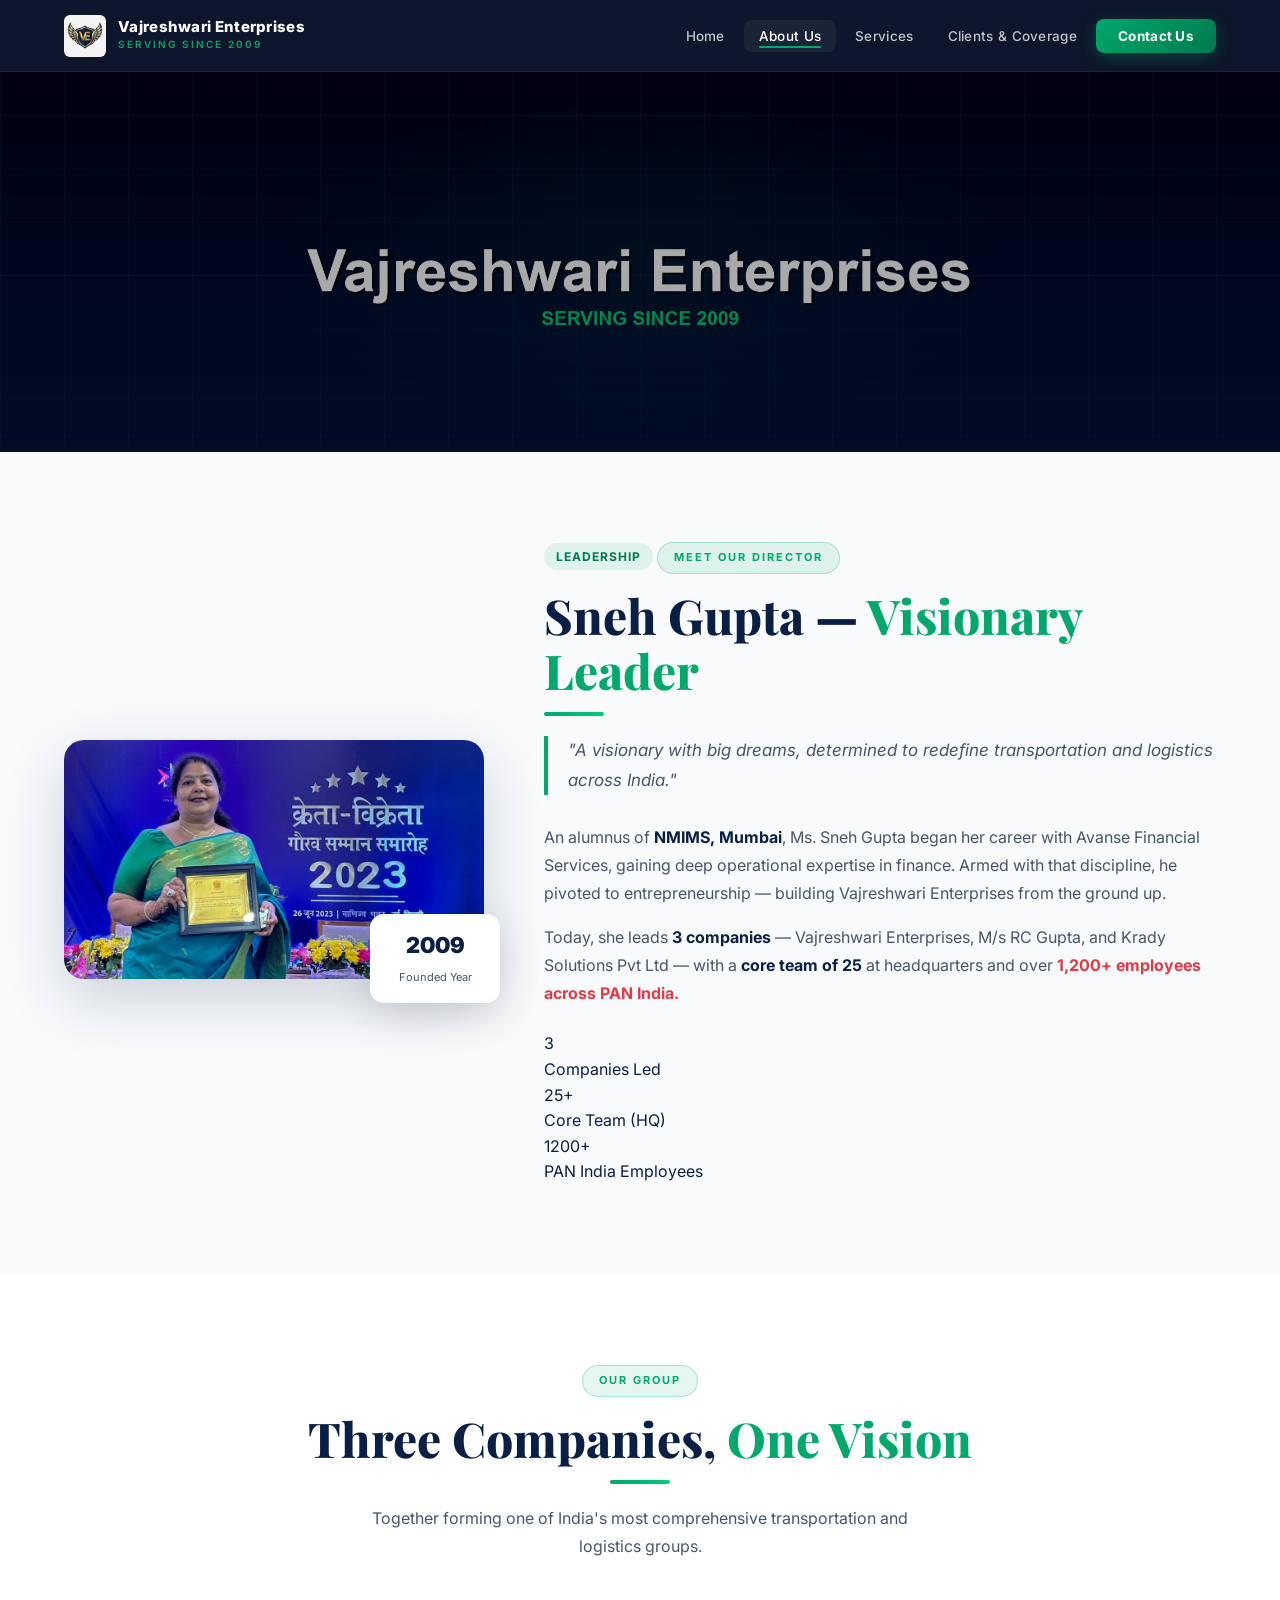
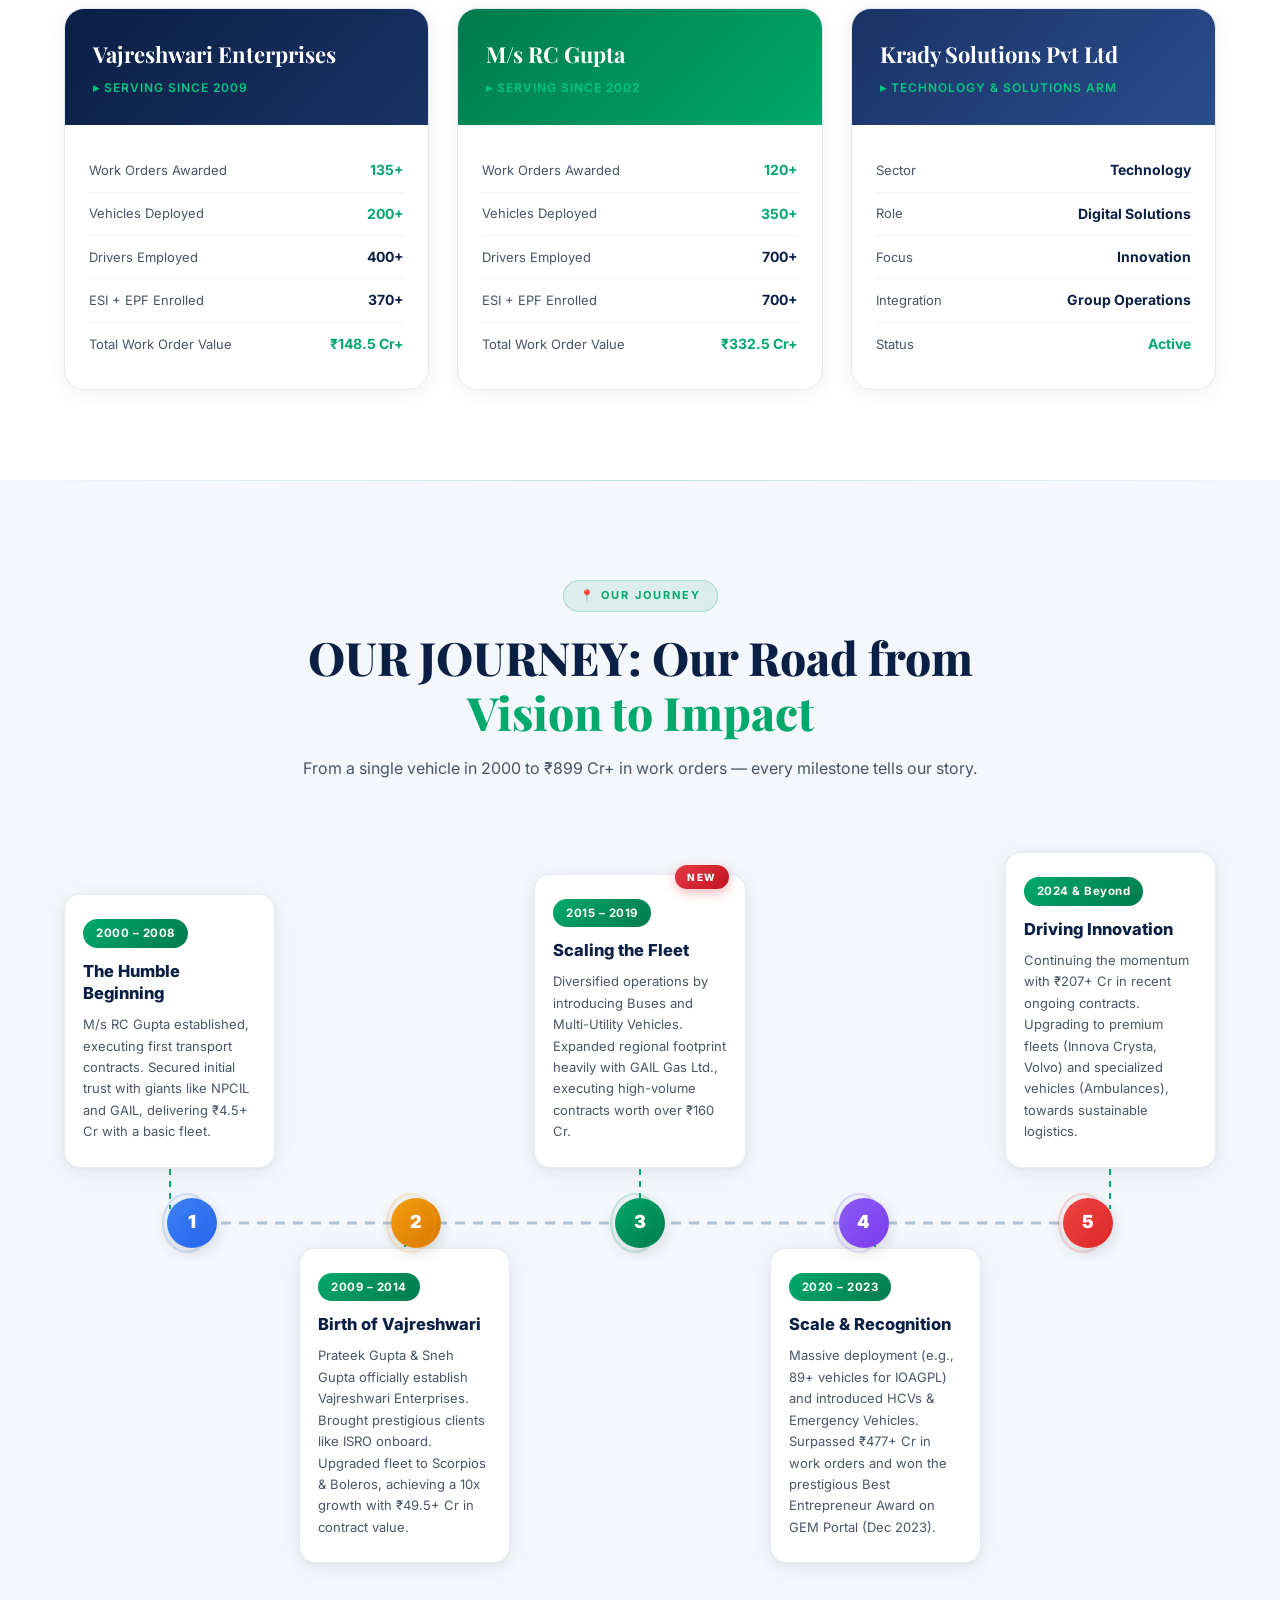
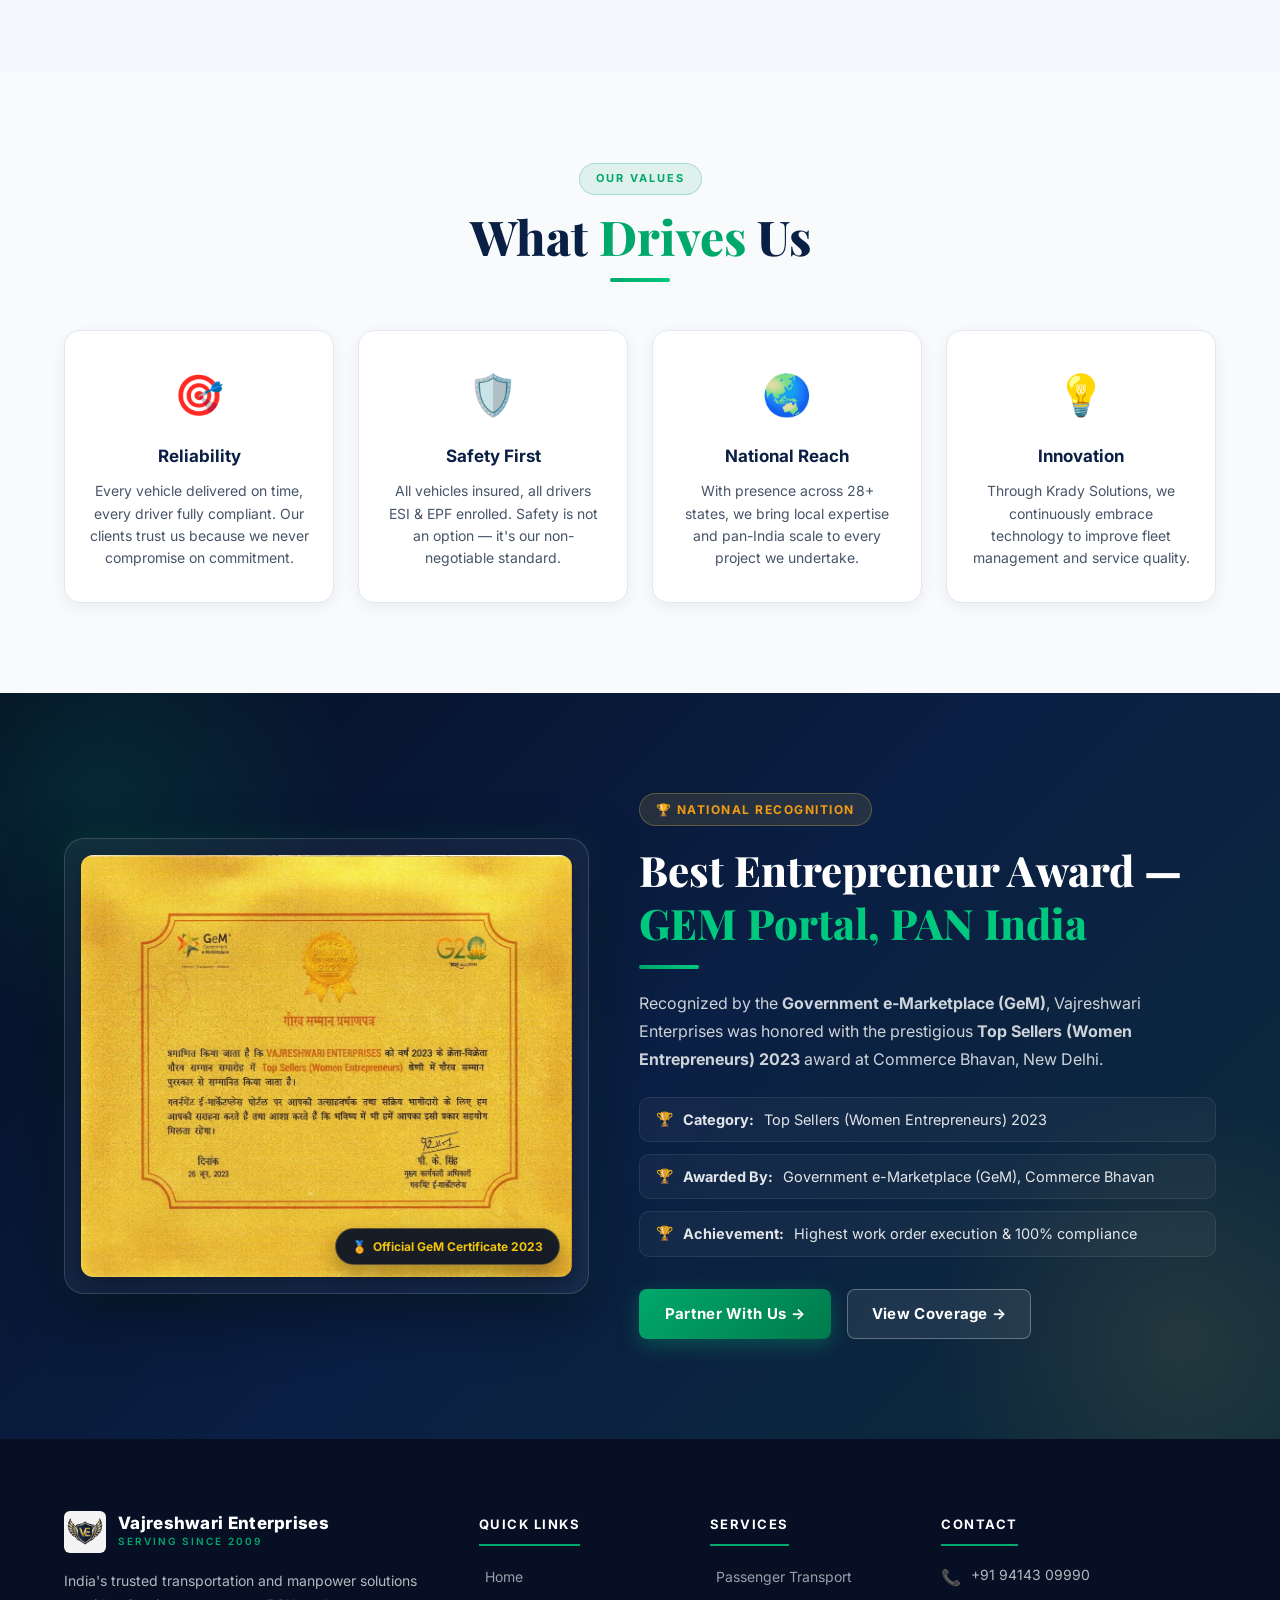
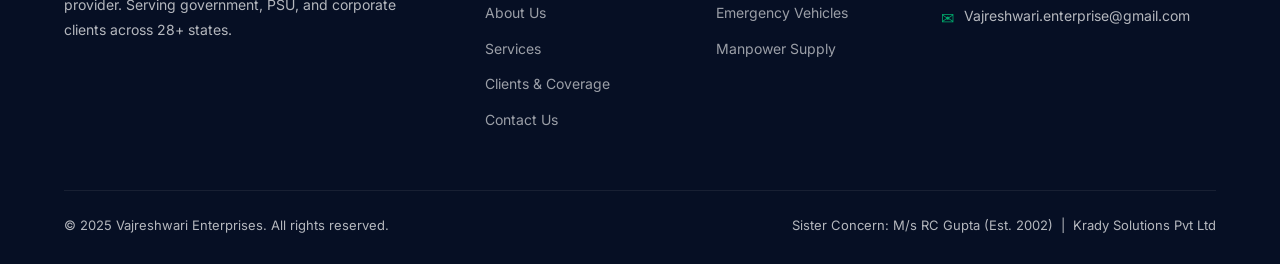
==== commit 8da7924b: "Remove overlapping HTML text from About hero banner and optimize Contact page hero size & map aspect" ====
--- a/about.html
+++ b/about.html
@@ -10,12 +10,8 @@
 <link rel="stylesheet" href="styles.css"/>
 <link rel="stylesheet" href="animations.css"/>
 <style>
-.about-hero{background:linear-gradient(135deg,#060f24 0%,#0a1f44 60%,#1a3366 100%);padding:120px 5% 80px;position:relative;overflow:hidden;}
-.about-hero::before{content:'';position:absolute;inset:0;background:url("data:image/svg+xml,%3Csvg width='60' height='60' viewBox='0 0 60 60' xmlns='http://www.w3.org/2000/svg'%3E%3Cg fill='none'%3E%3Cg fill='%23ffffff' fill-opacity='0.03'%3E%3Cpath d='M36 34v-4h-2v4h-4v2h4v4h2v-4h4v-2h-4z'/%3E%3C/g%3E%3C/g%3E%3C/svg%3E");}
-.about-hero-content{position:relative;z-index:1;max-width:750px;}
-.about-hero h1{font-family:'Playfair Display',serif;font-size:clamp(34px,5vw,58px);font-weight:800;color:white;line-height:1.1;margin-bottom:16px;}
-.about-hero h1 span{color:#00c97f;}
-.about-hero p{font-size:17px;color:rgba(255,255,255,0.72);max-width:550px;line-height:1.75;}
+.about-hero{background:#060f24 !important;padding:80px 0 0 0 !important;position:relative;overflow:hidden;text-align:center;}
+.about-hero-img{width:100%;height:auto;max-height:420px;object-fit:contain;display:block;margin:0 auto;}
 
 /* FOUNDER */
 .founder-section{padding:90px 5%;background:#f8fafc;}
@@ -675,11 +671,6 @@
   <div class="about-hero-bg">
     <img src="images/about_hero_simple.png" alt="Vajreshwari Enterprises - Serving Since 2009" class="about-hero-img"/>
   </div>
-  <div class="about-hero-content">
-    <div class="section-tag">Established Leadership</div>
-    <h1>Vajreshwari <span>Enterprises</span></h1>
-    <p style="font-size:18px;font-weight:700;color:#00c97f;letter-spacing:1px;margin-top:6px;">Serving Since 2009</p>
-  </div>
 </section>
 
 <!-- FOUNDER -->
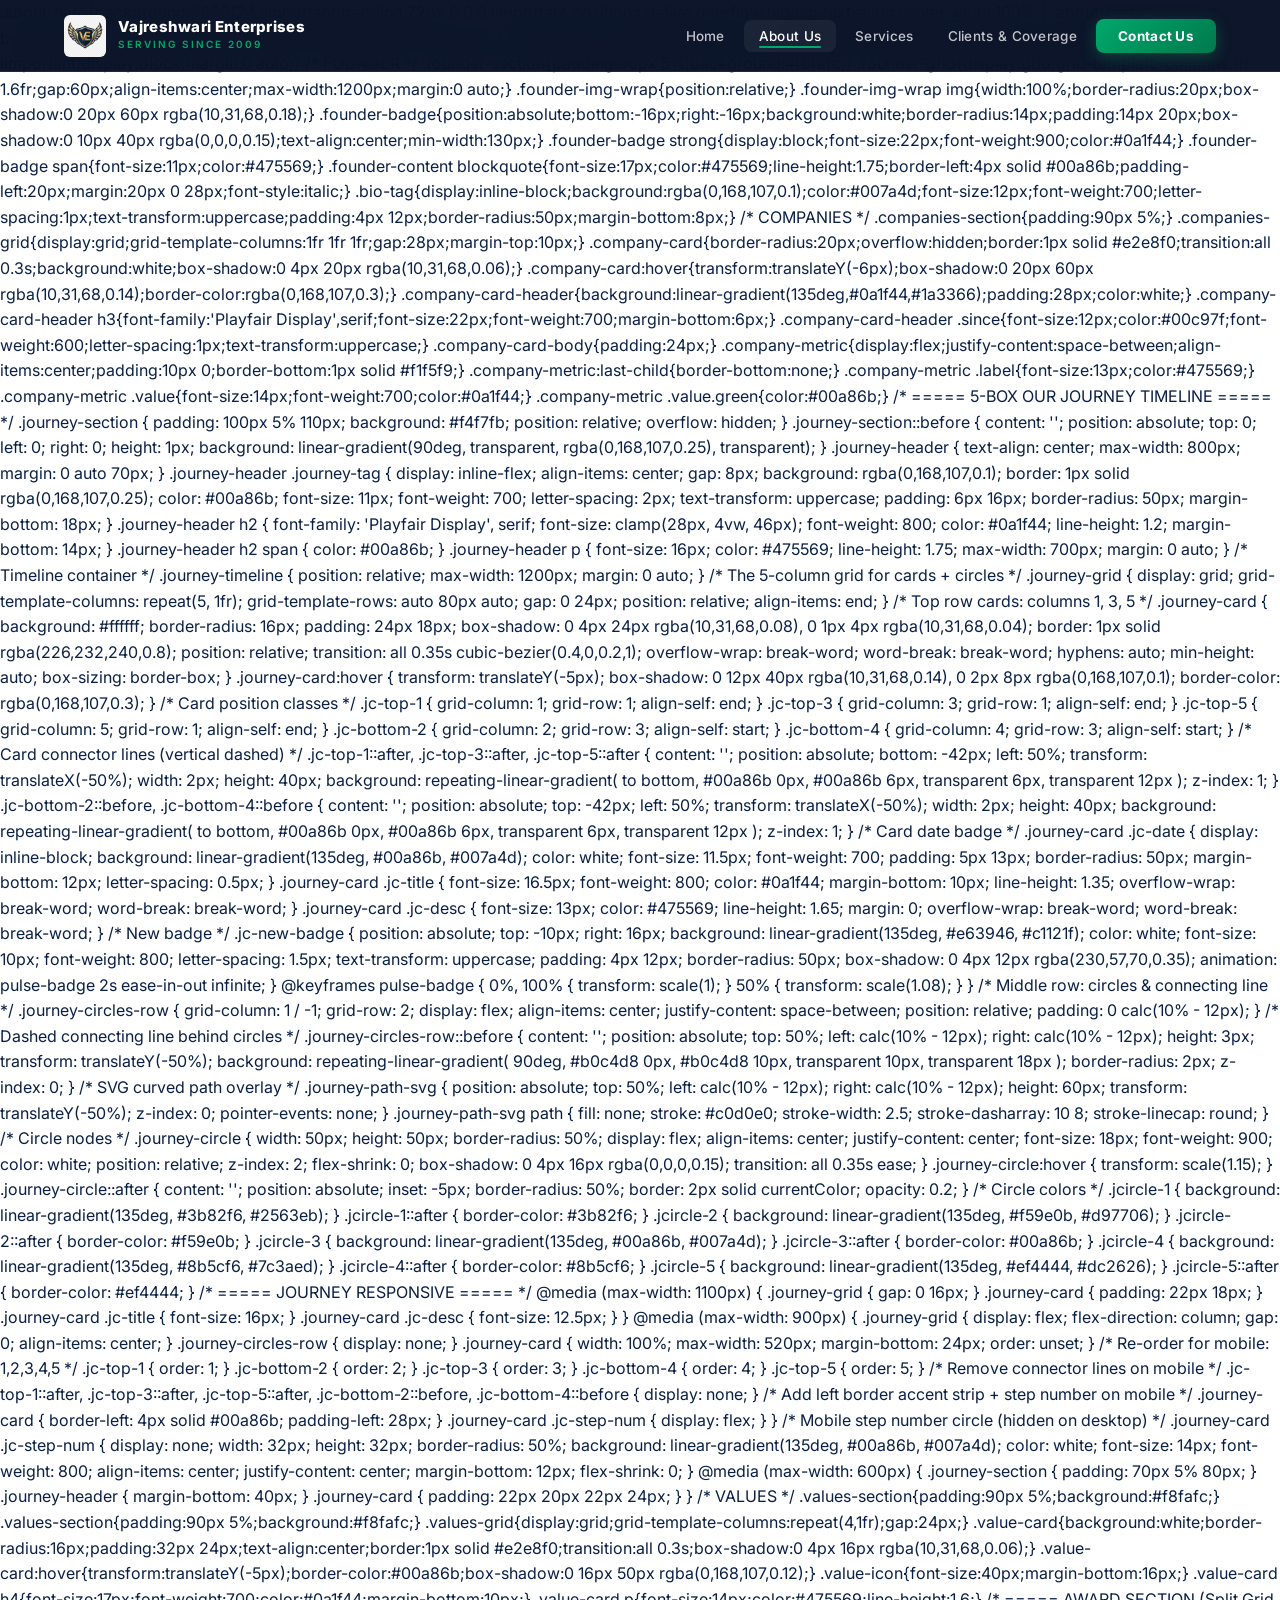
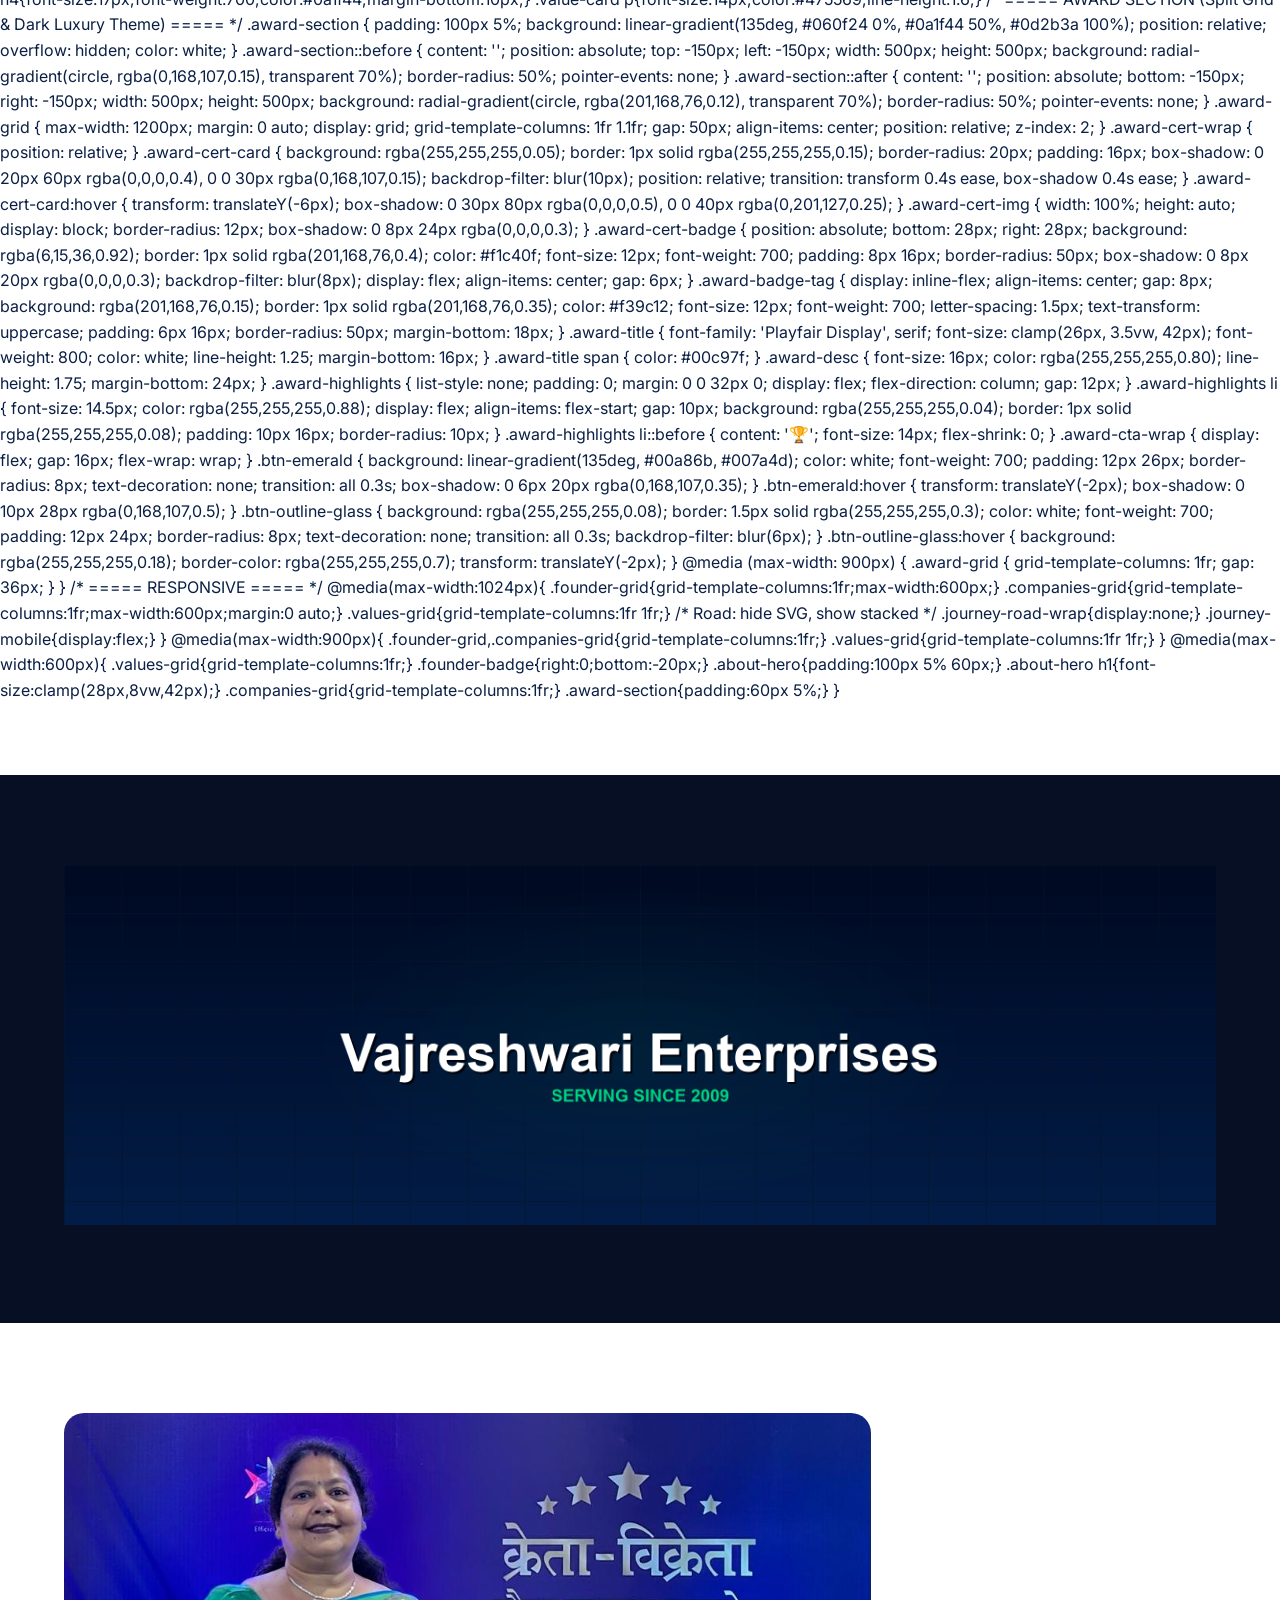
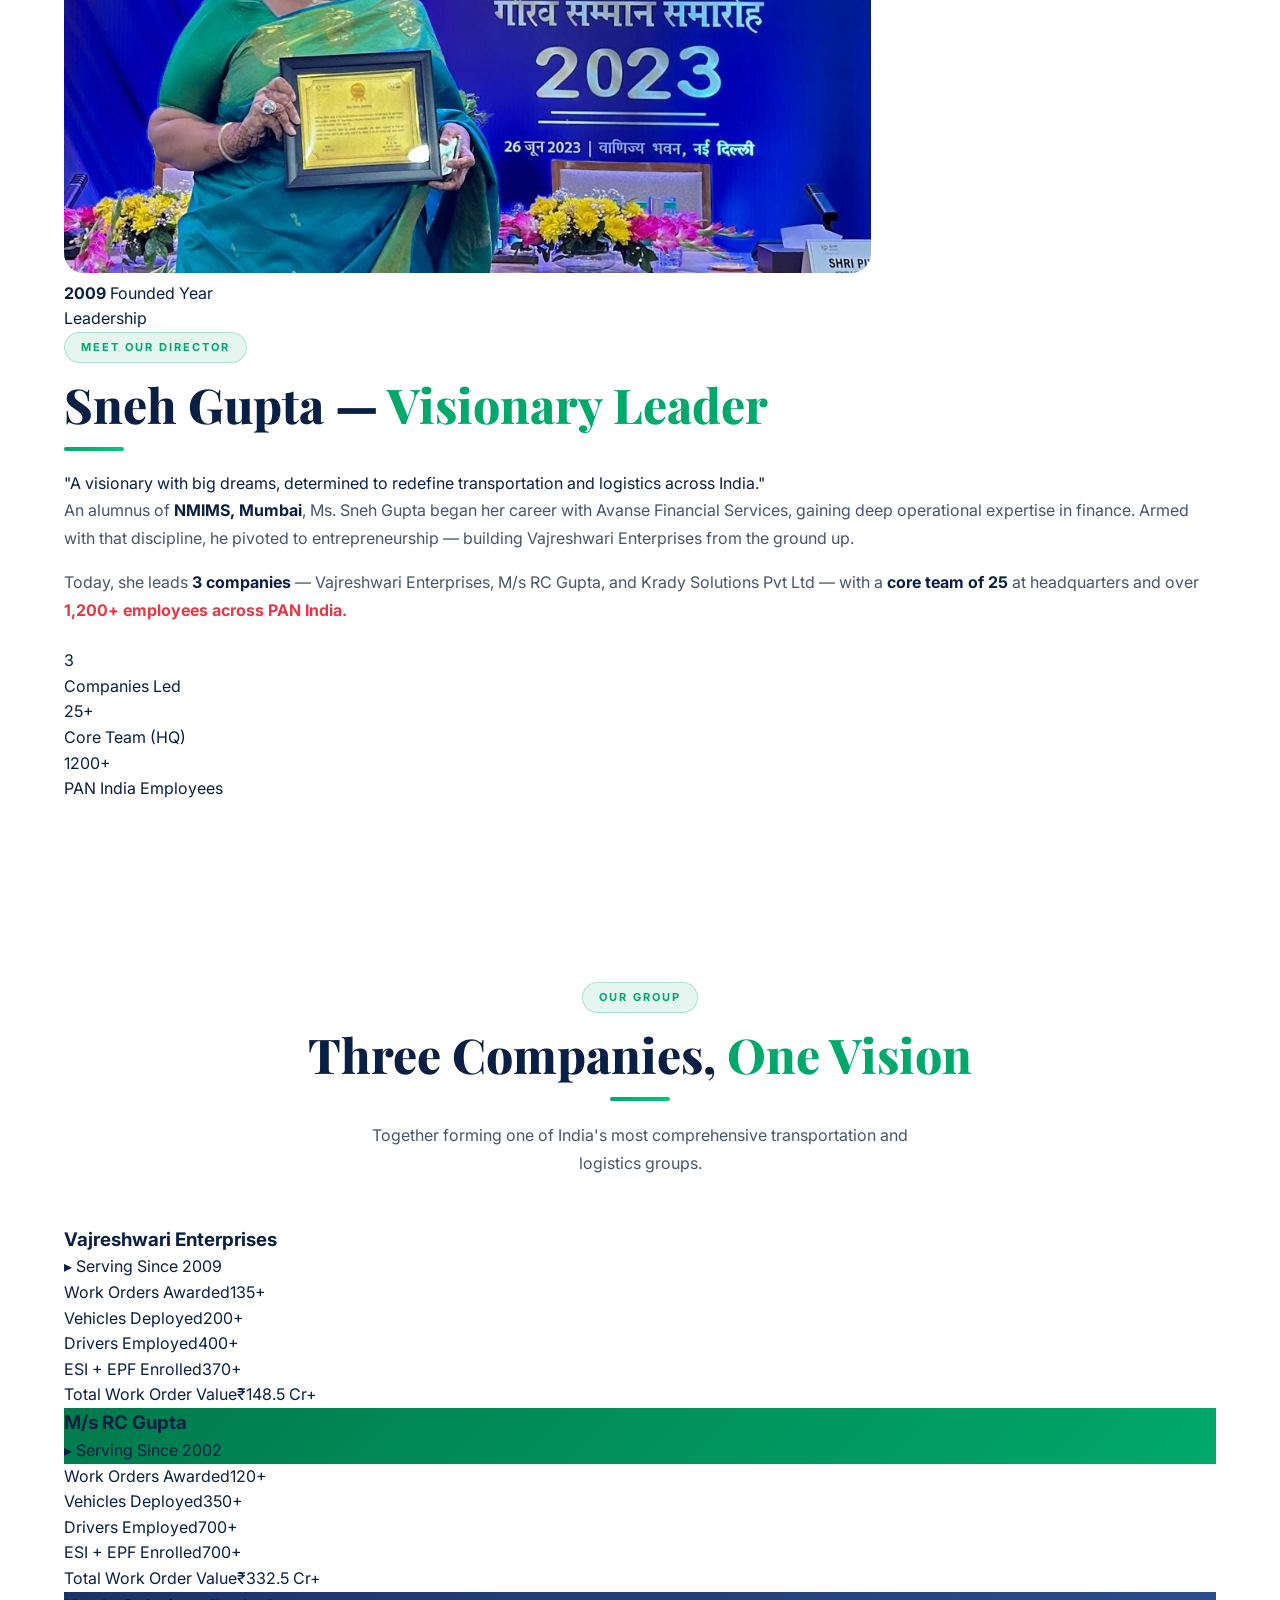
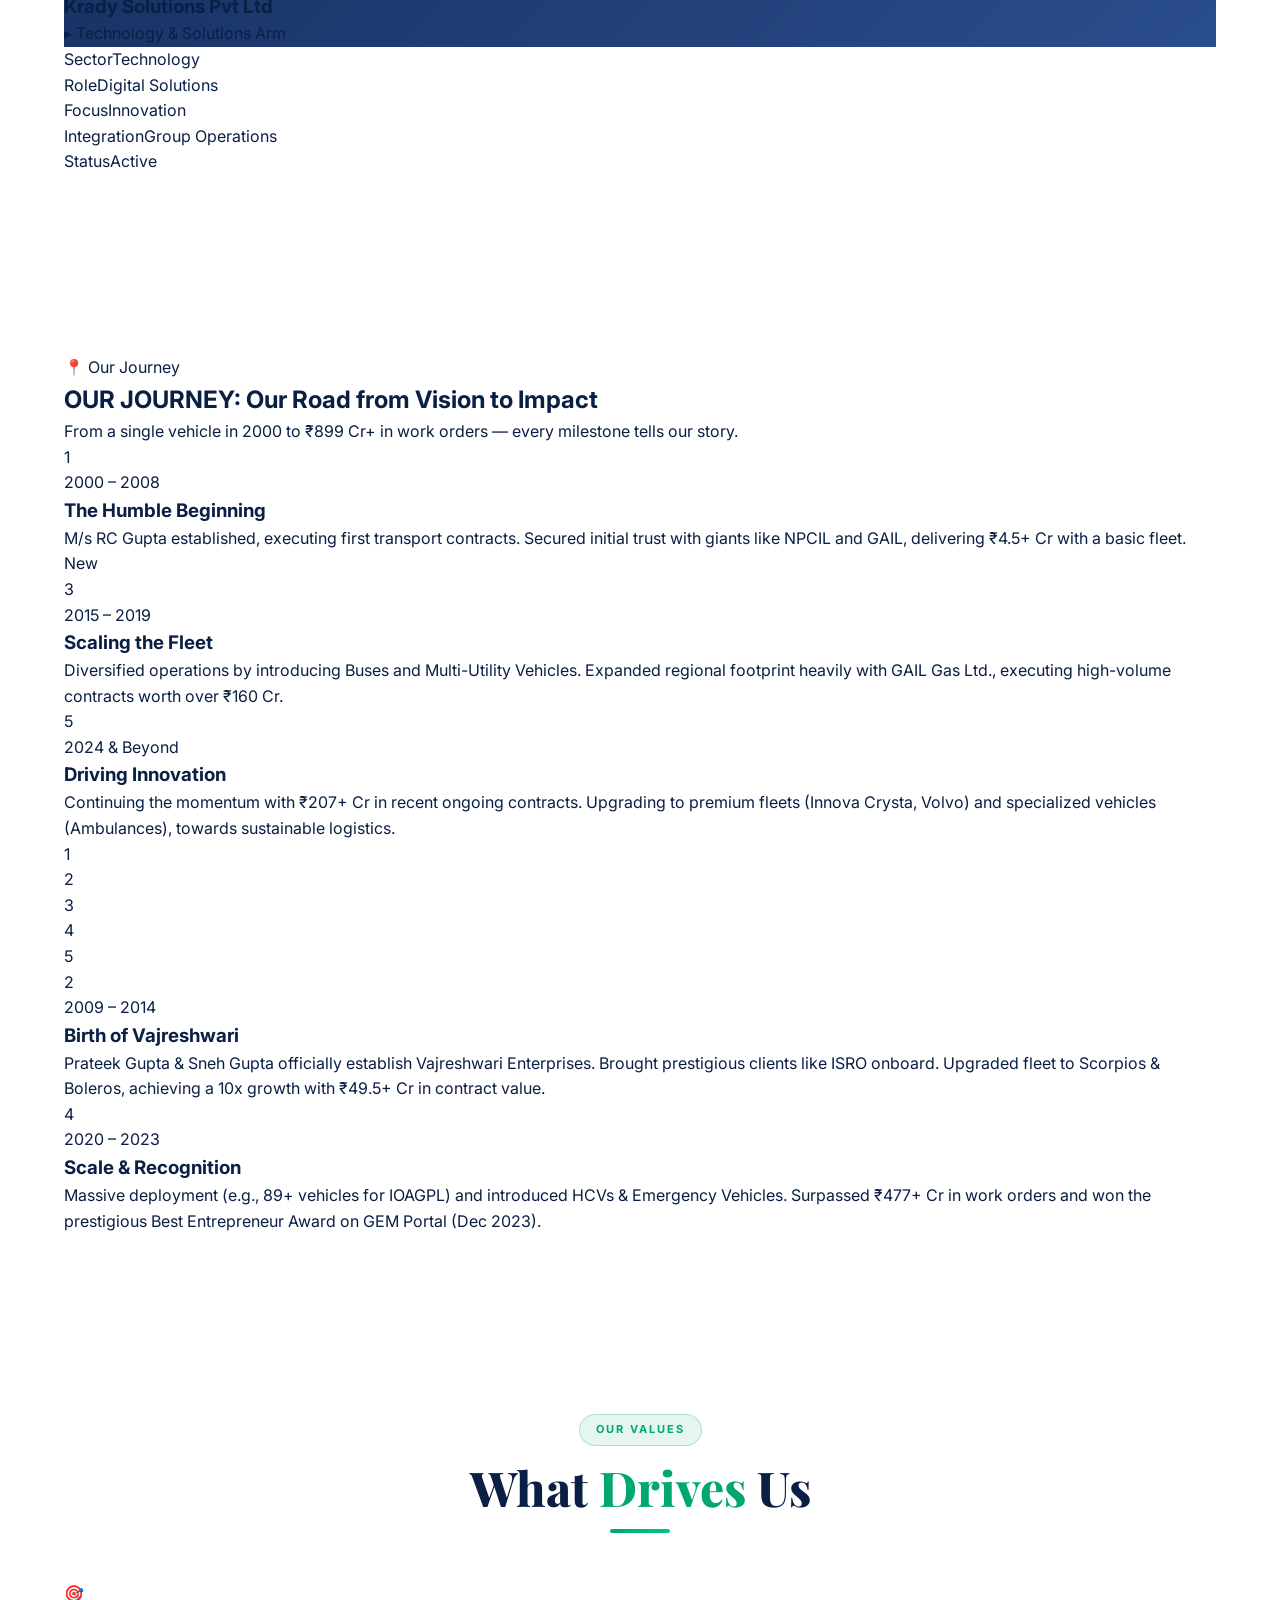
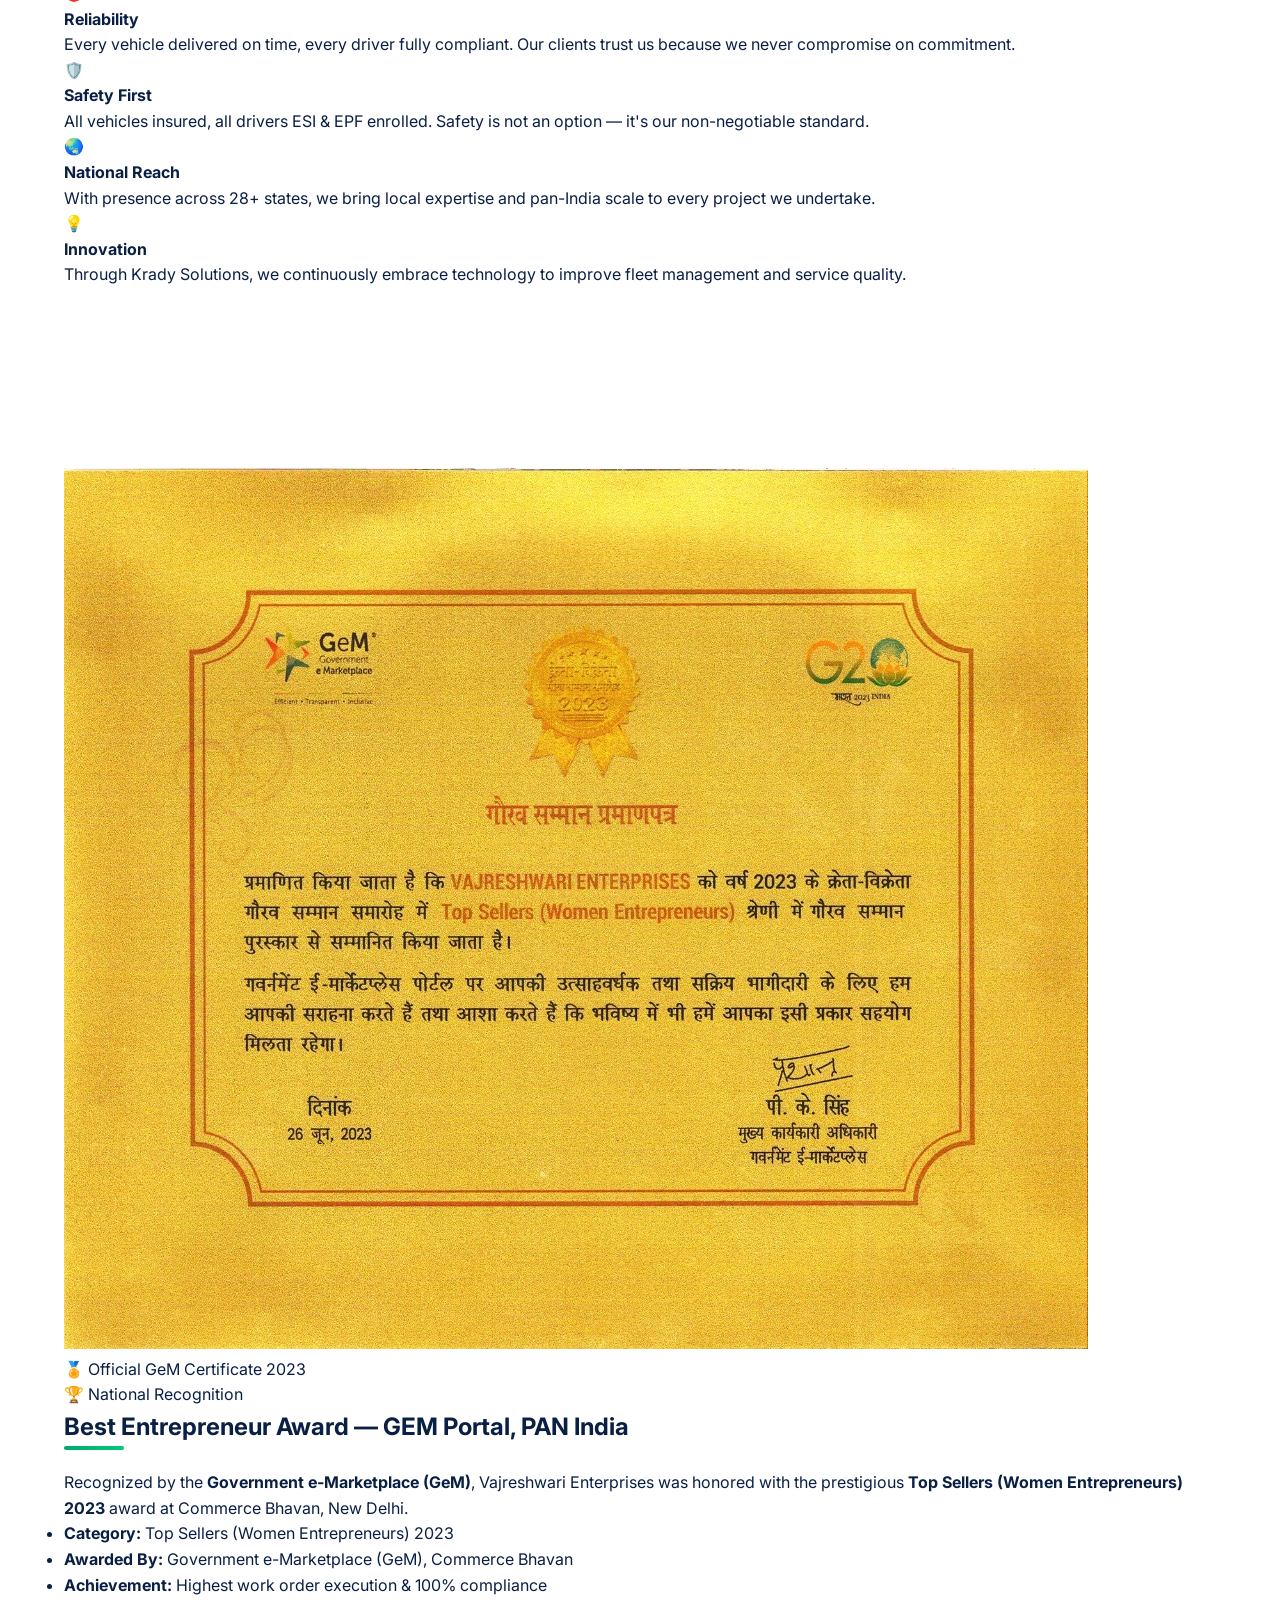
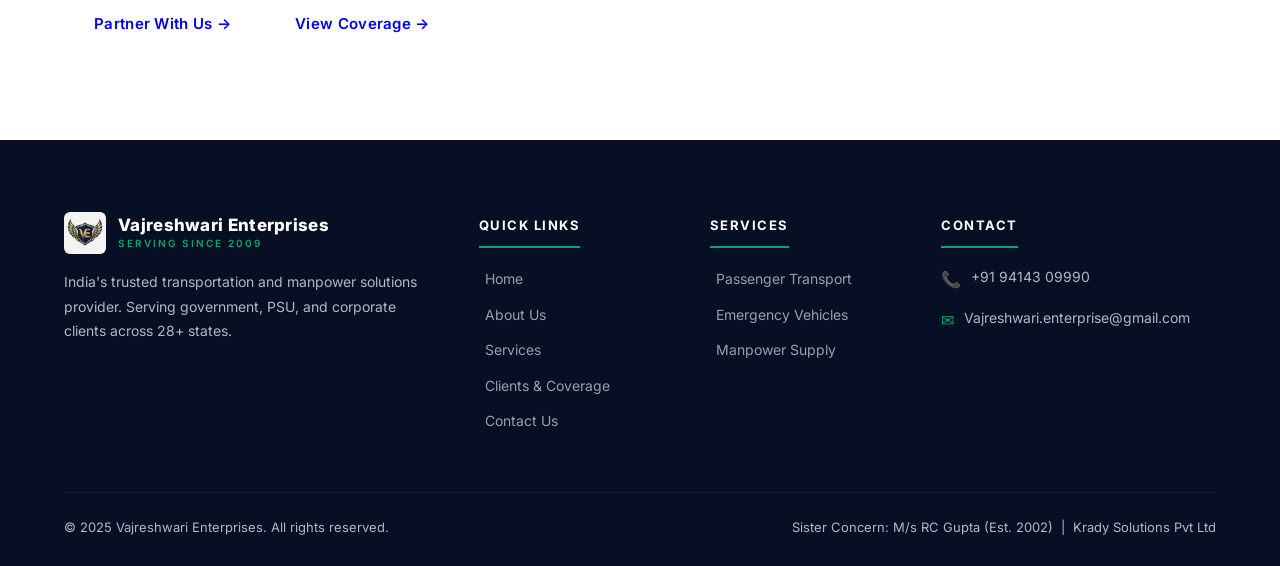
==== commit dc72115c: "Fix About hero image scaling for mobile & optimize Contact hero length for PC view" ====
--- a/about.html
+++ b/about.html
@@ -9,9 +9,9 @@
 <meta name="description" content="Learn about Vajreshwari Enterprises — founded in 2009, led by Sneh Gupta, with a combined ₹481 Cr+ work order legacy and PAN India presence."/>
 <link rel="stylesheet" href="styles.css"/>
 <link rel="stylesheet" href="animations.css"/>
-<style>
-.about-hero{background:#060f24 !important;padding:80px 0 0 0 !important;position:relative;overflow:hidden;text-align:center;}
-.about-hero-img{width:100%;height:auto;max-height:420px;object-fit:contain;display:block;margin:0 auto;}
+.about-hero{background:#060f24 !important;padding:72px 0 0 0 !important;position:relative;overflow:hidden;text-align:center;width:100%;}
+.about-hero-bg{position:relative;width:100%;display:flex;justify-content:center;}
+.about-hero-img{width:100%;max-width:1200px;height:auto !important;object-fit:contain !important;display:block;margin:0 auto;}
 
 /* FOUNDER */
 .founder-section{padding:90px 5%;background:#f8fafc;}
@@ -574,53 +574,7 @@
   }
 }
 
-/* ===== ABOUT HERO (4K Image Showcase) ===== */
-.about-hero {
-  position: relative;
-  overflow: hidden;
-  background: #060f24;
-  padding: 120px 5% 85px;
-  min-height: 380px;
-  display: flex;
-  align-items: center;
-}
-.about-hero-bg {
-  position: absolute;
-  inset: 0;
-  z-index: 0;
-}
-.about-hero-img {
-  width: 100%;
-  height: 100%;
-  object-fit: cover;
-  object-position: center;
-  filter: brightness(0.65) contrast(1.08) saturate(1.06);
-  image-rendering: -webkit-optimize-contrast;
-  image-rendering: crisp-edges;
-  transform: translateZ(0);
-}
-.about-hero-content {
-  position: relative;
-  z-index: 2;
-  max-width: 800px;
-  color: white;
-}
-.about-hero h1 {
-  font-family: 'Playfair Display', serif;
-  font-size: clamp(34px, 5vw, 56px);
-  font-weight: 800;
-  color: white;
-  line-height: 1.15;
-  margin-bottom: 16px;
-}
-.about-hero h1 span {
-  color: #00c97f;
-}
-.about-hero p {
-  font-size: 16.5px;
-  color: rgba(255,255,255,0.85);
-  line-height: 1.75;
-}
+
 
 /* ===== RESPONSIVE ===== */
 @media(max-width:1024px){
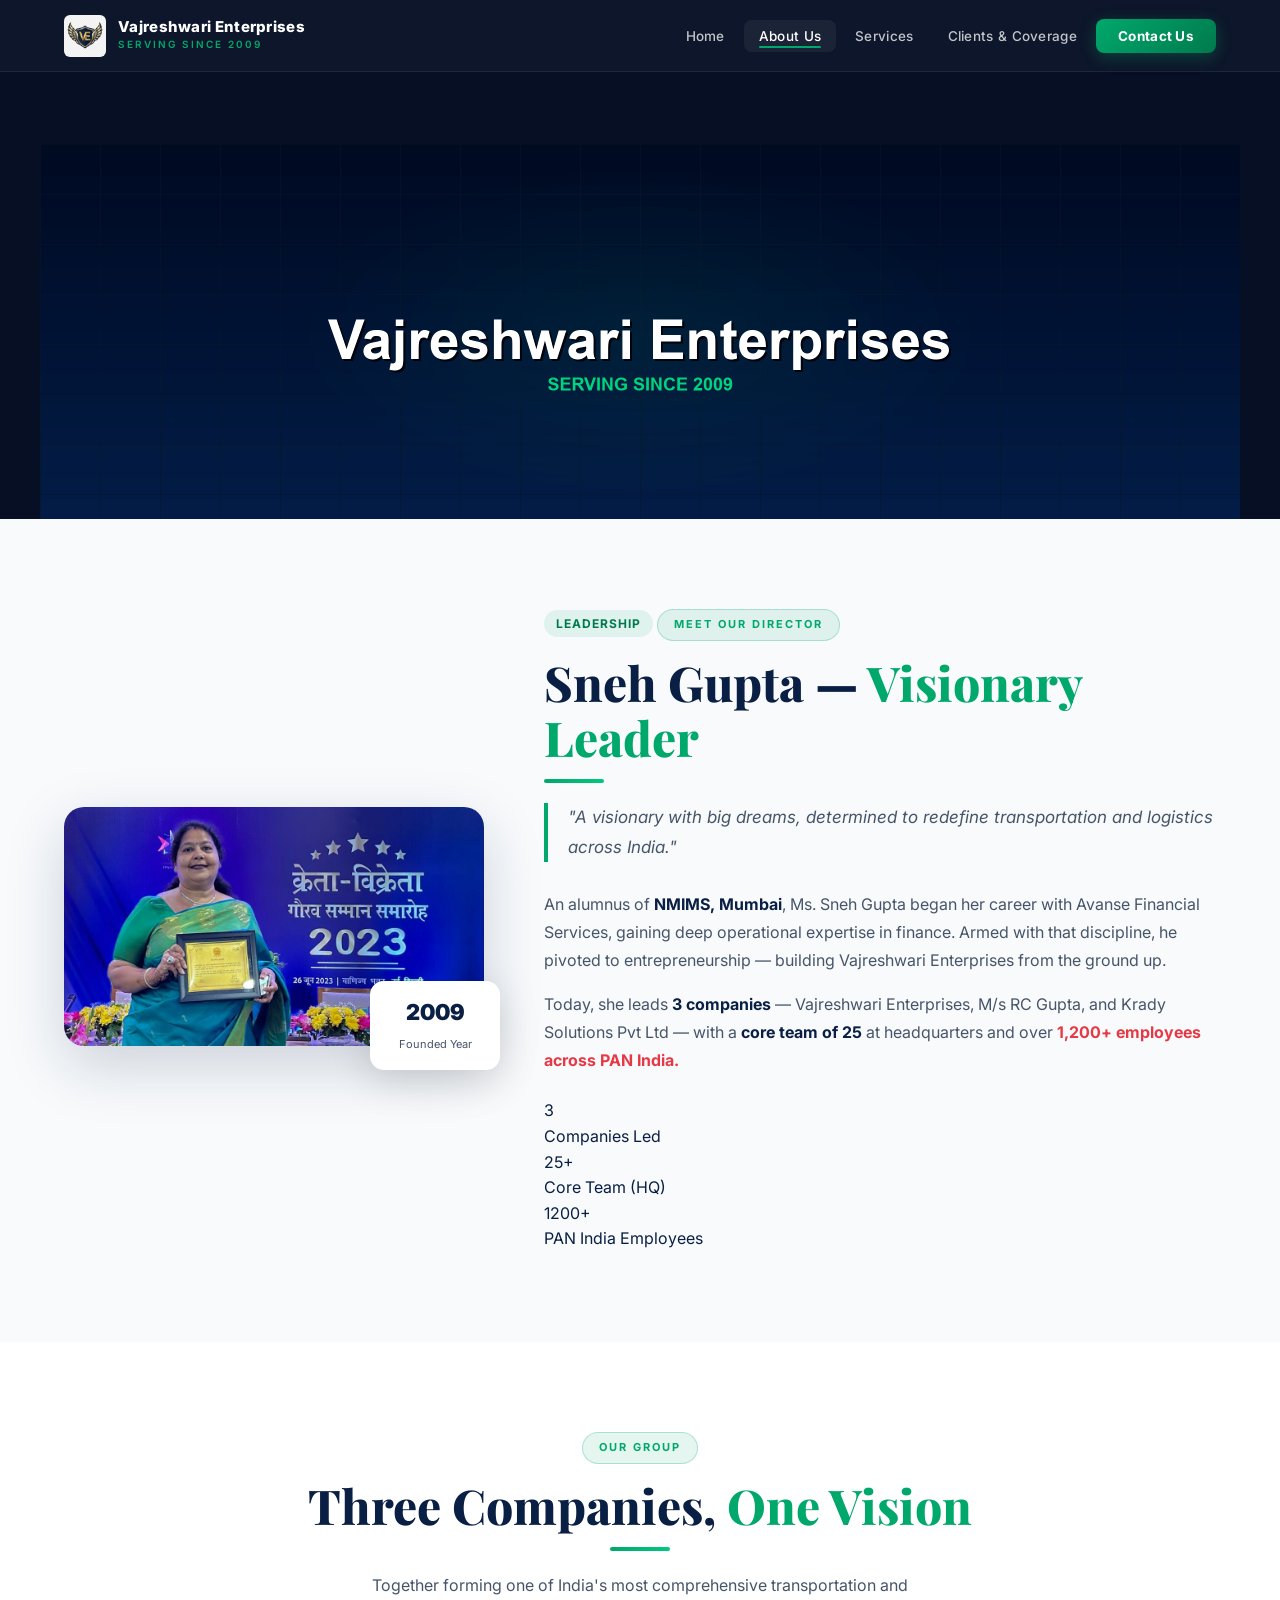
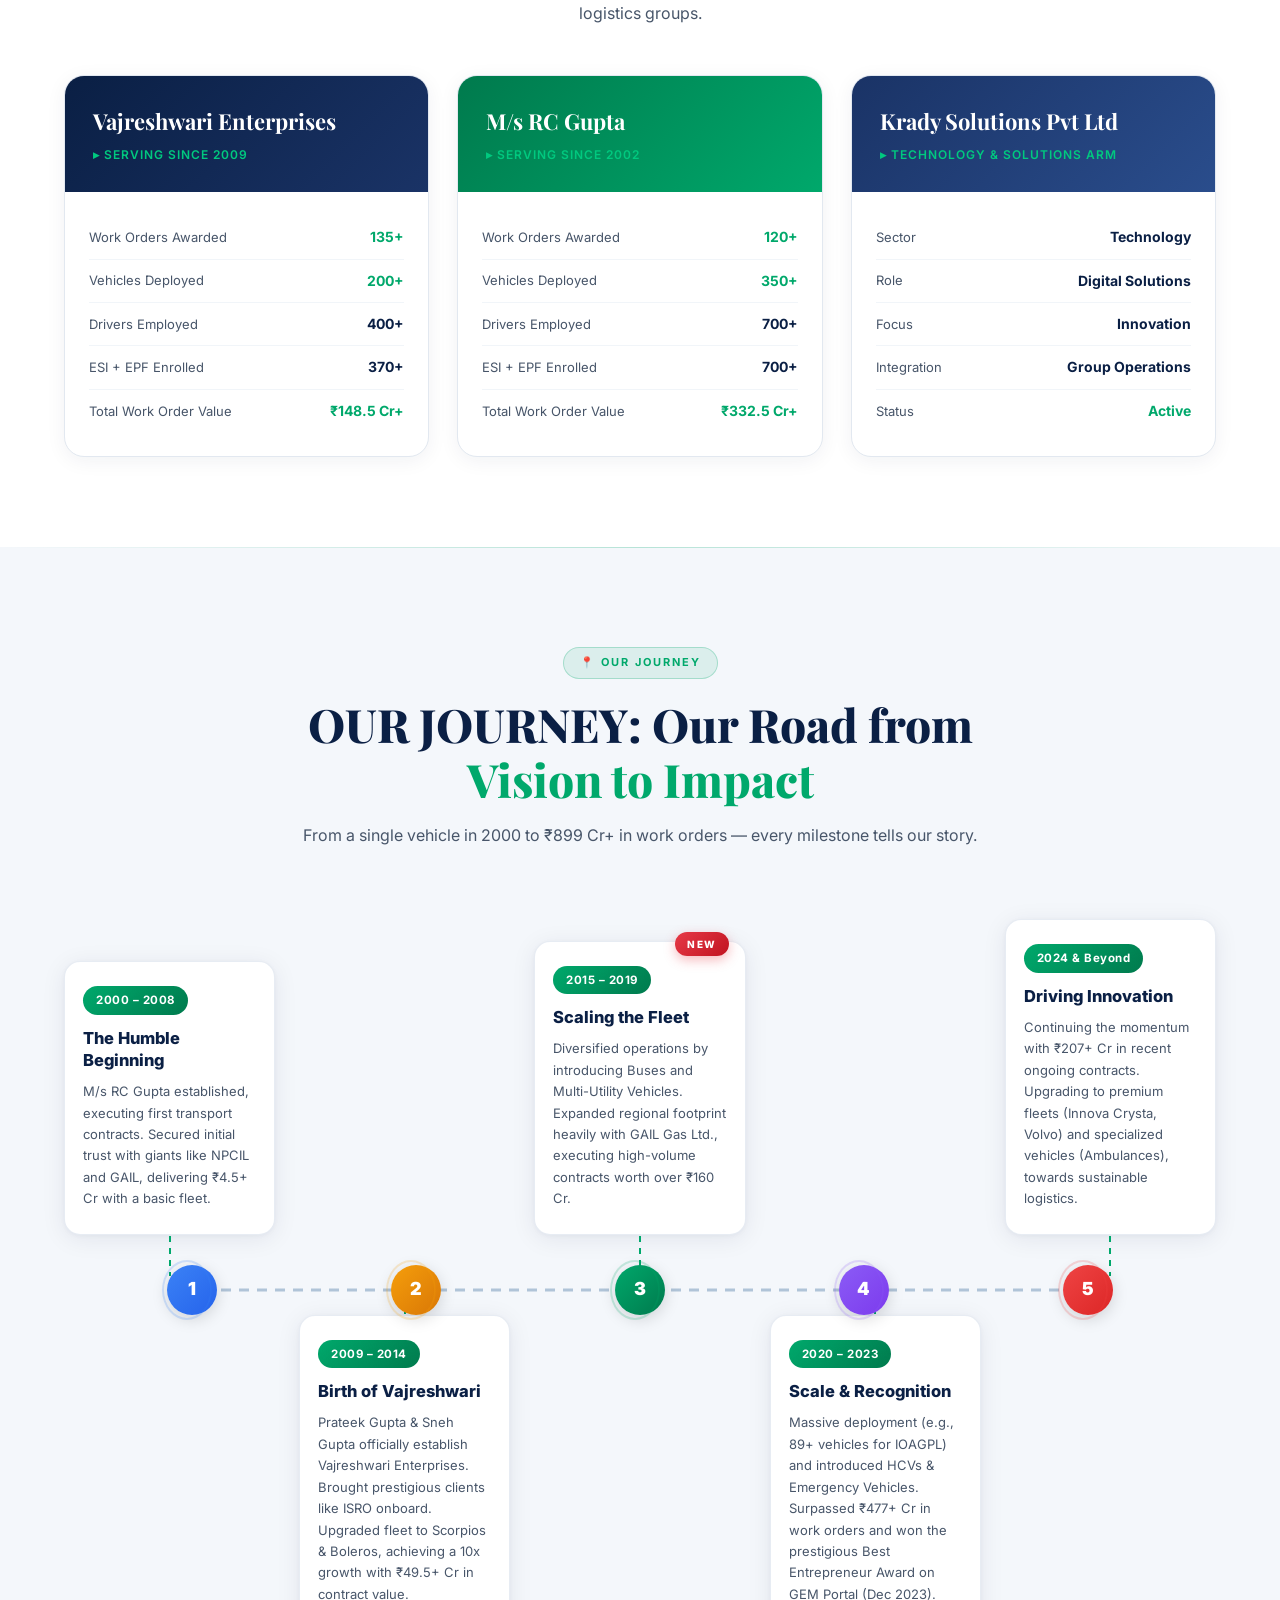
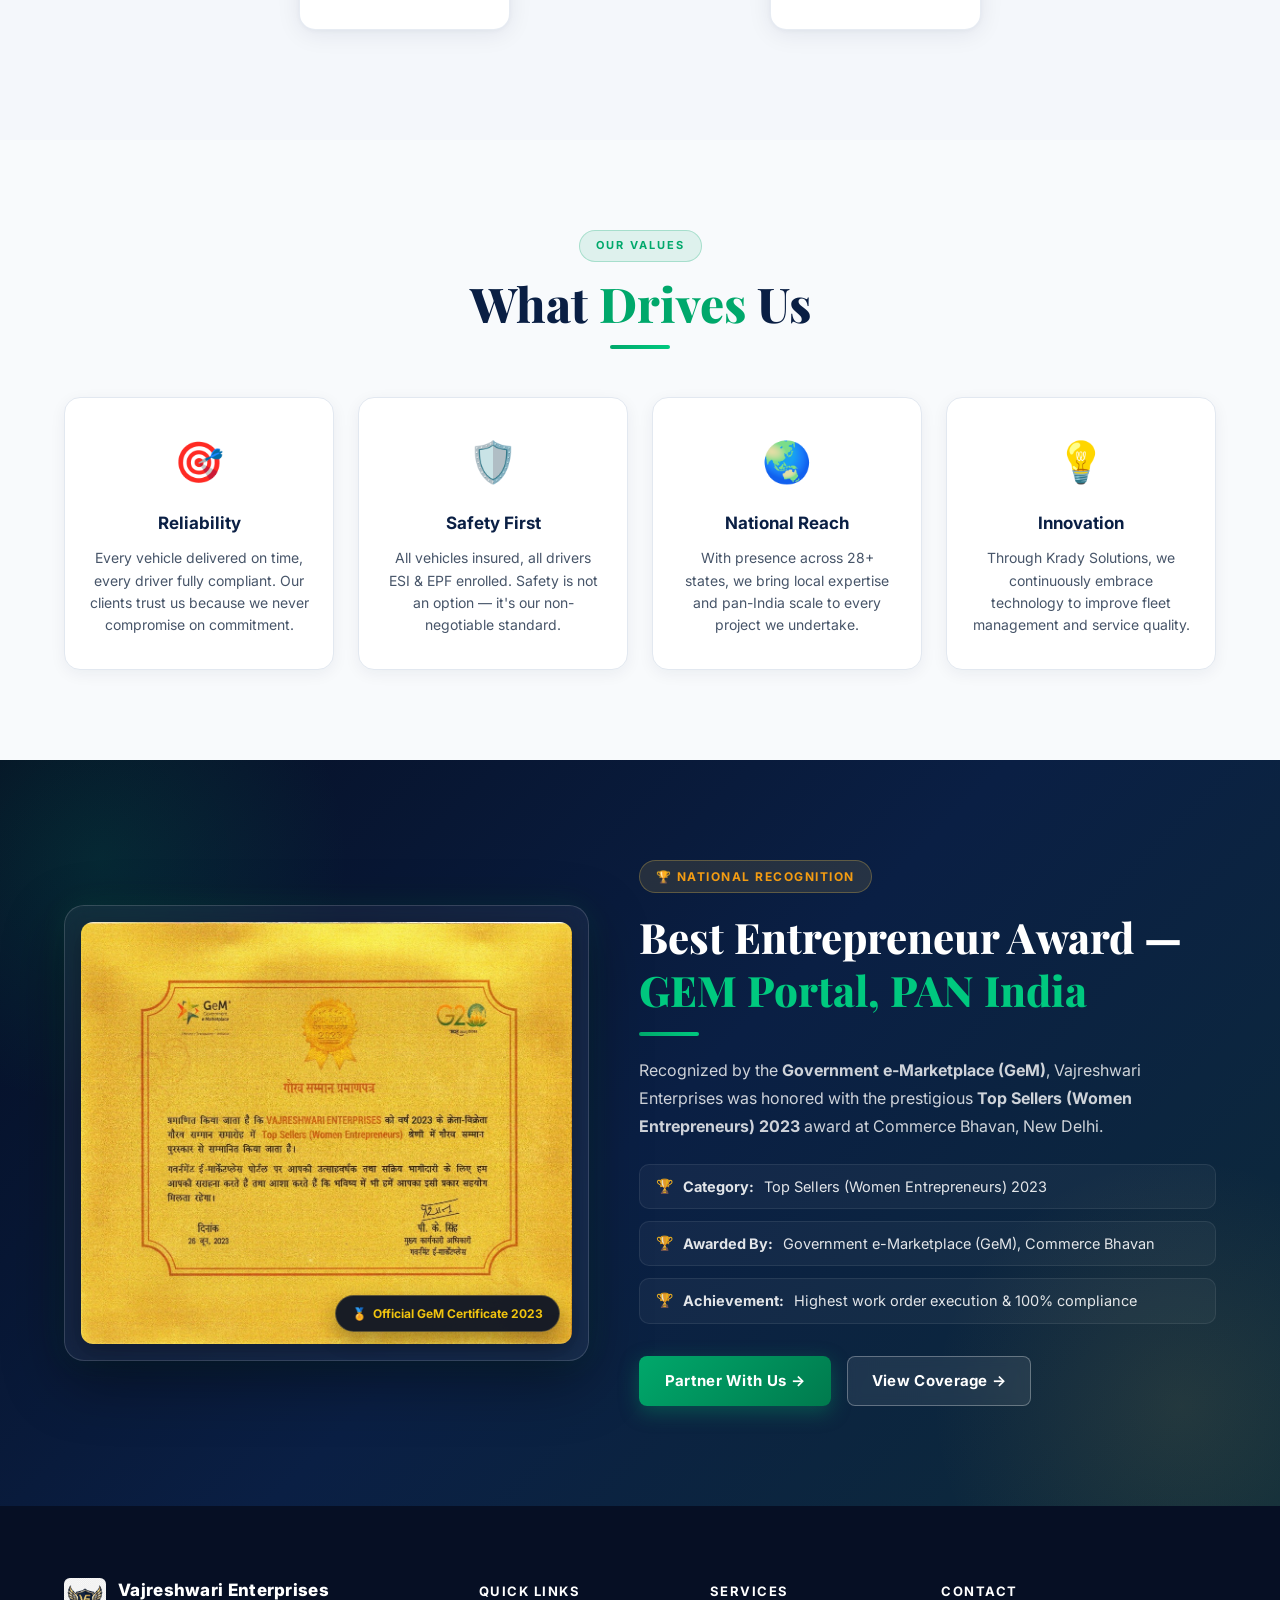
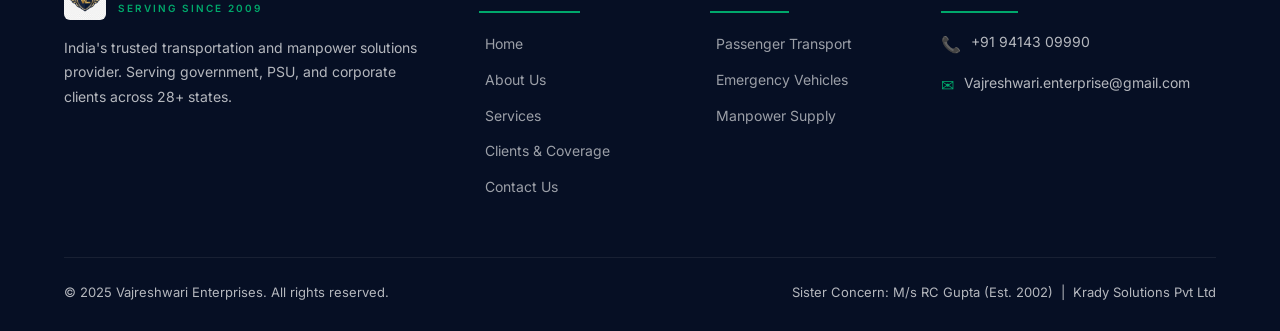
==== commit 1e687b75: "Fix missing style open tag in about.html to prevent raw CSS text from rendering" ====
--- a/about.html
+++ b/about.html
@@ -9,6 +9,7 @@
 <meta name="description" content="Learn about Vajreshwari Enterprises — founded in 2009, led by Sneh Gupta, with a combined ₹481 Cr+ work order legacy and PAN India presence."/>
 <link rel="stylesheet" href="styles.css"/>
 <link rel="stylesheet" href="animations.css"/>
+<style>
 .about-hero{background:#060f24 !important;padding:72px 0 0 0 !important;position:relative;overflow:hidden;text-align:center;width:100%;}
 .about-hero-bg{position:relative;width:100%;display:flex;justify-content:center;}
 .about-hero-img{width:100%;max-width:1200px;height:auto !important;object-fit:contain !important;display:block;margin:0 auto;}
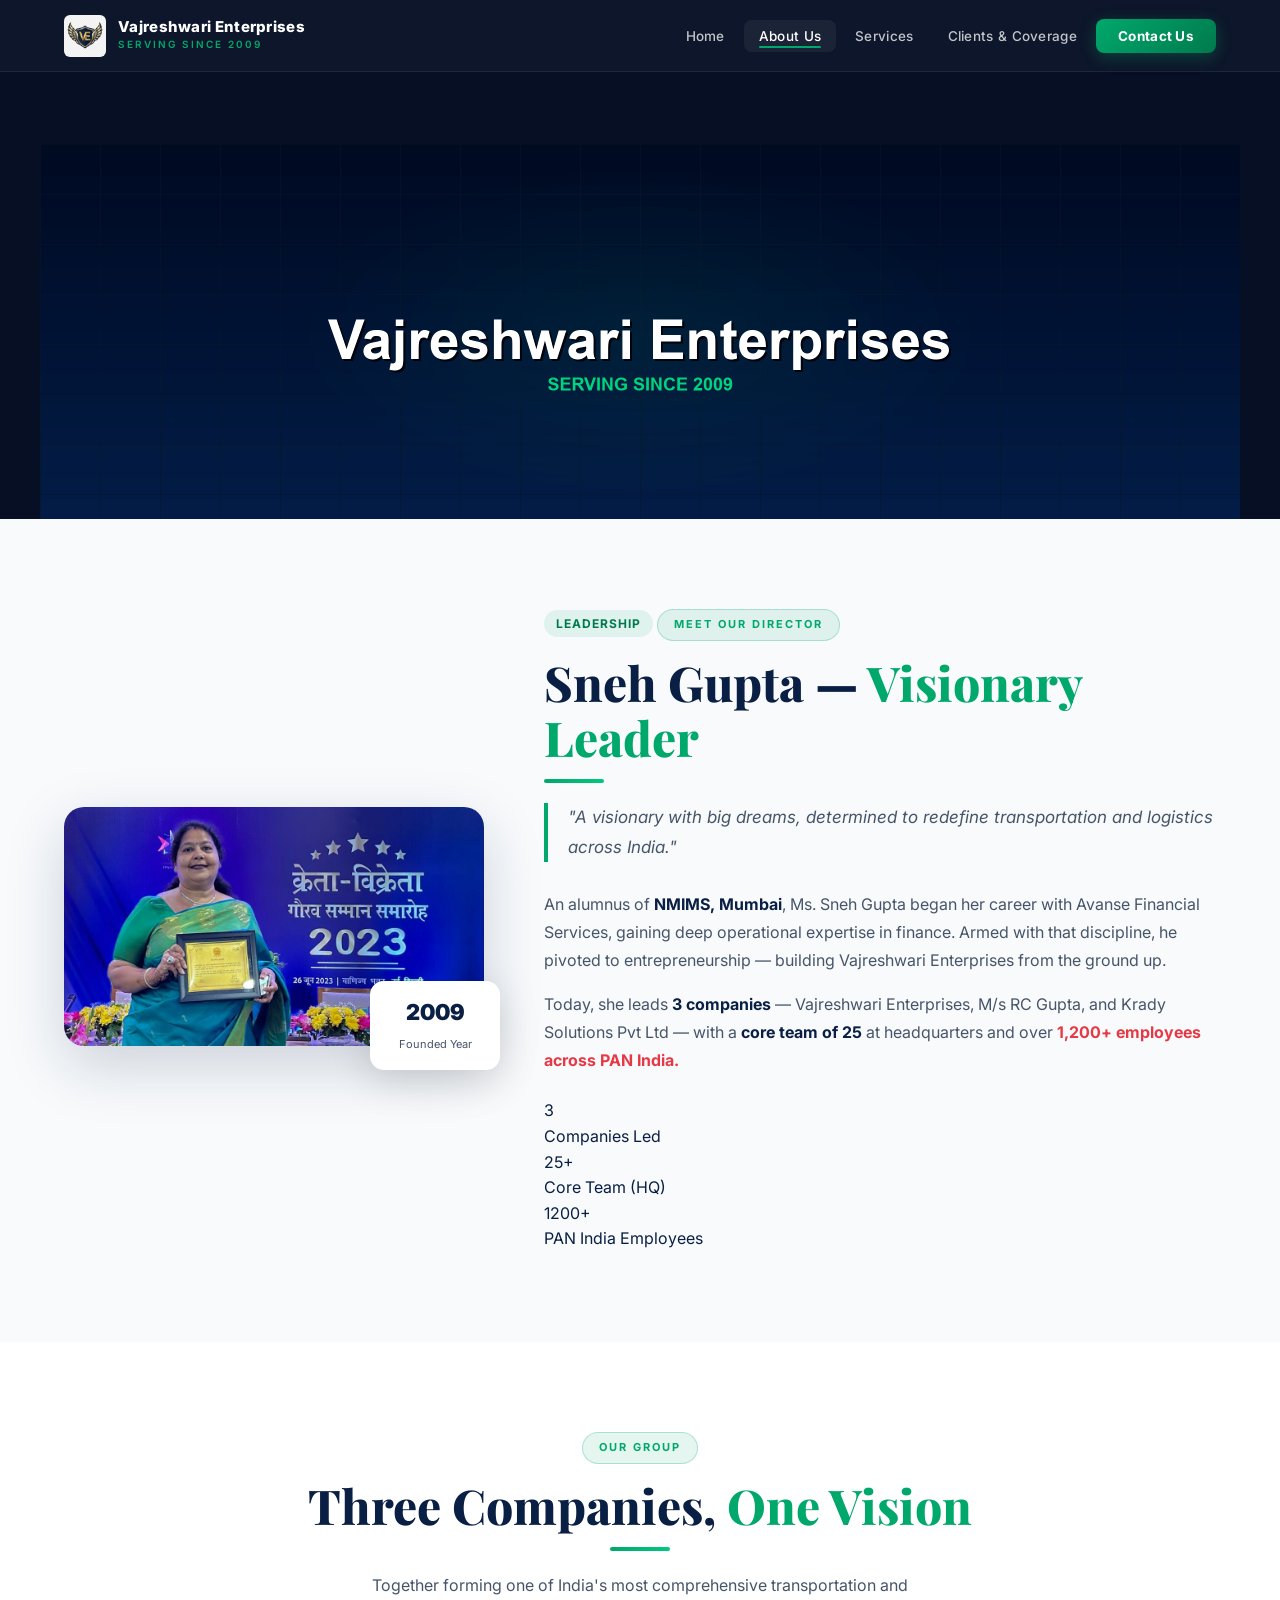
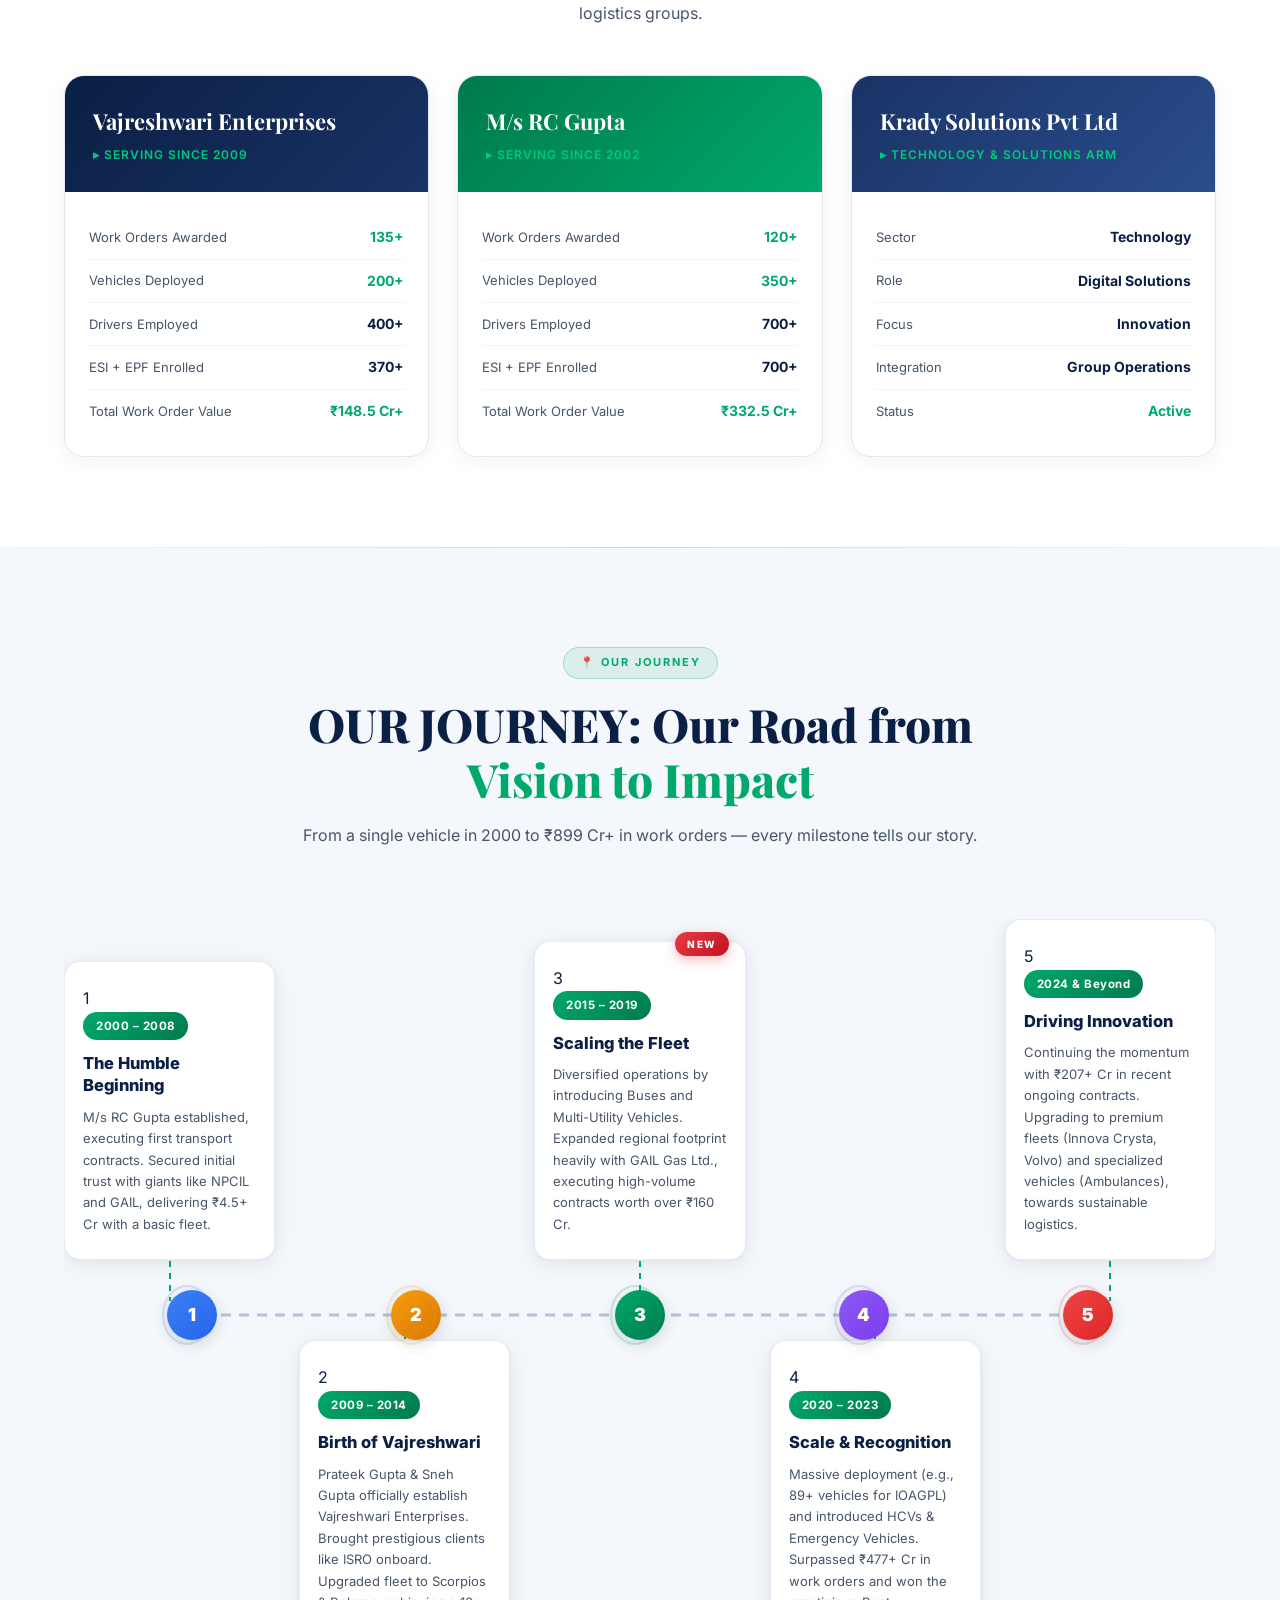
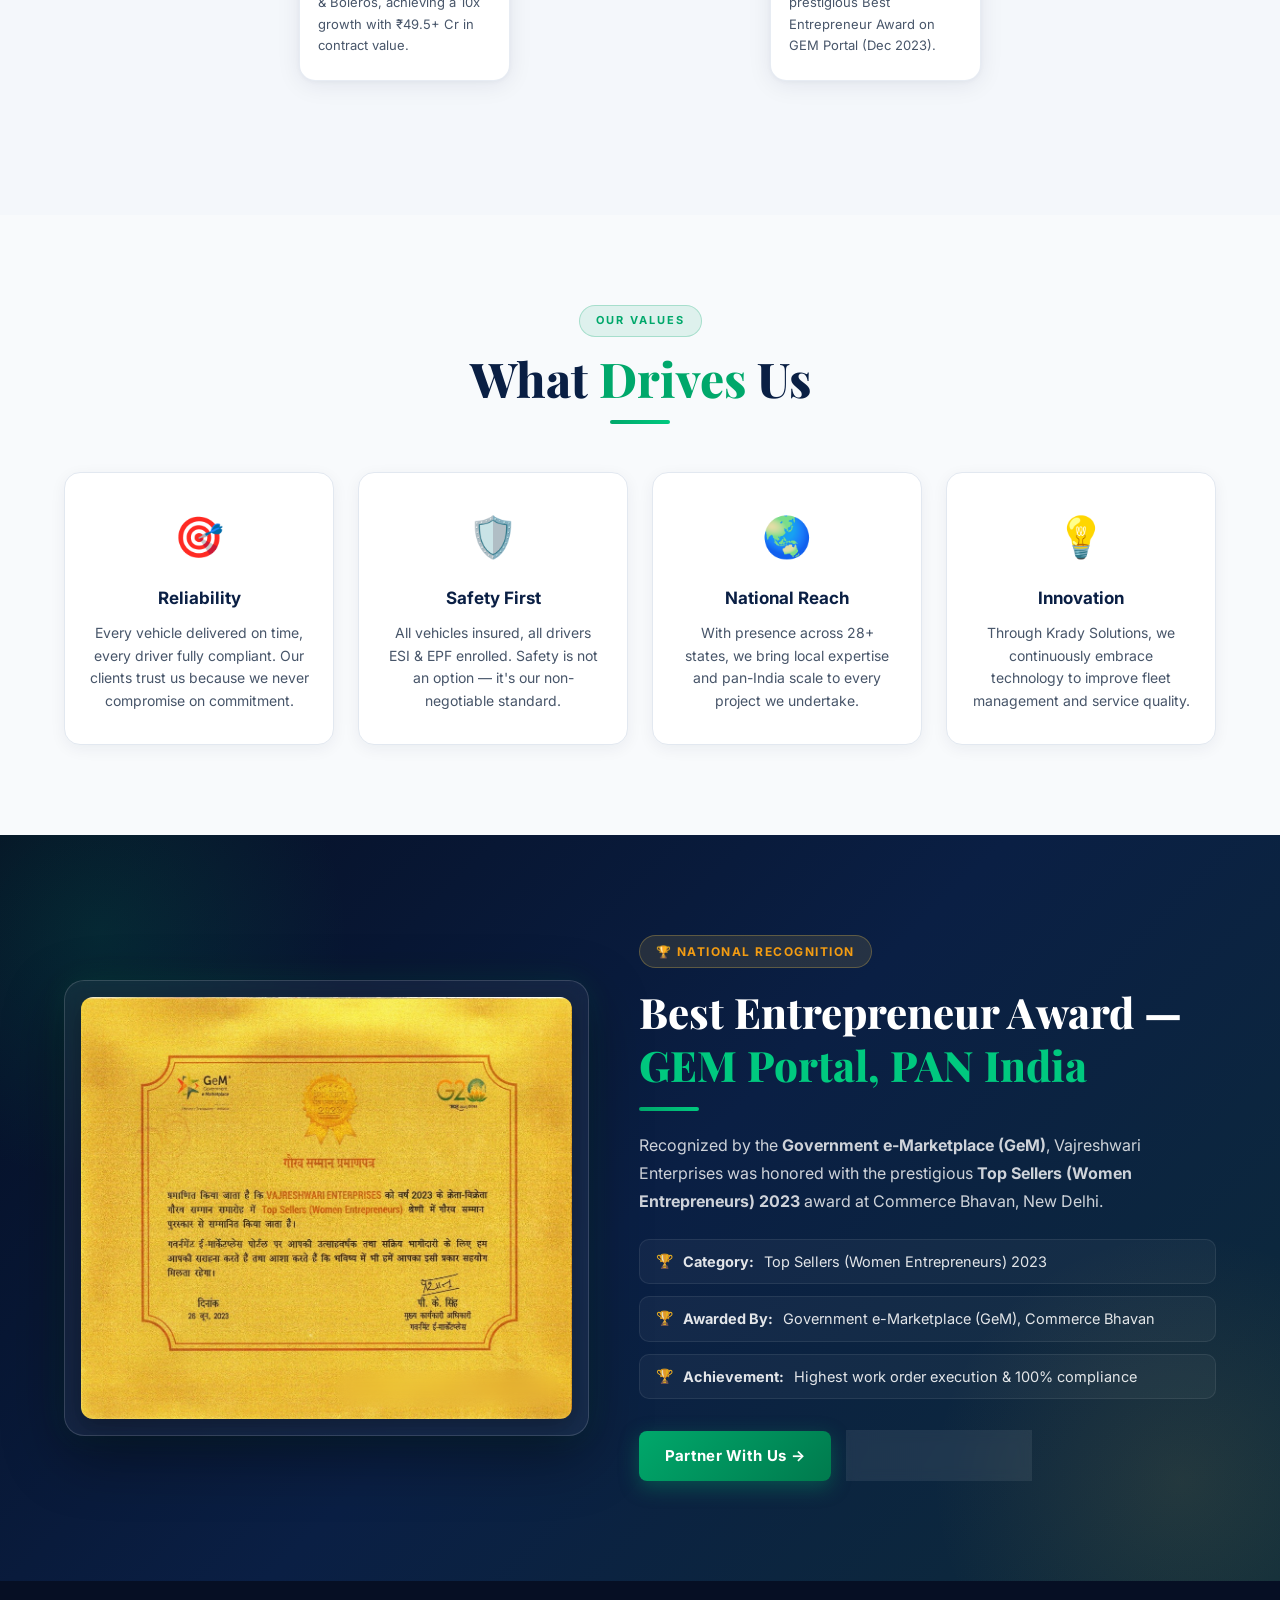
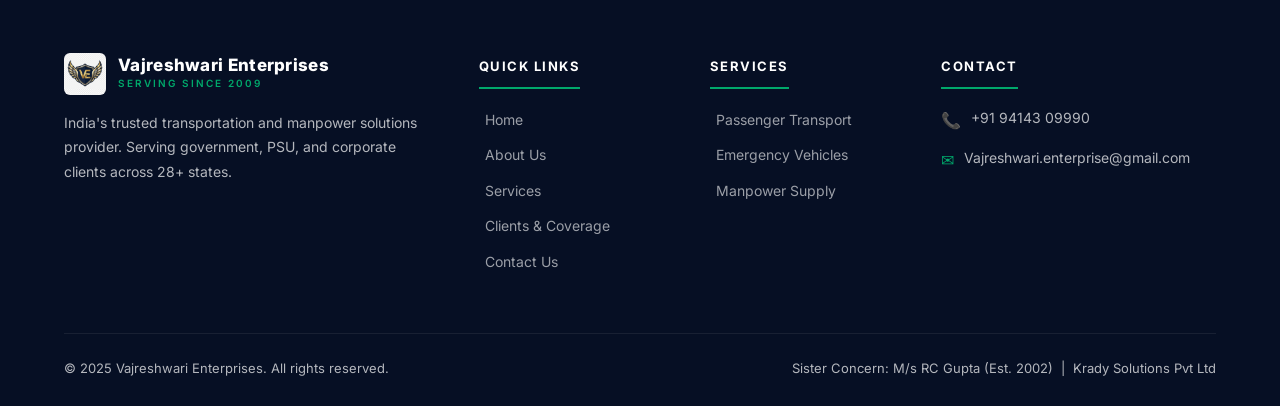
==== commit 818a0287: "Preserve 5-step PC Journey timeline layout across all mobile devices and tablets" ====
--- a/about.html
+++ b/about.html
@@ -98,6 +98,9 @@
   position: relative;
   max-width: 1200px;
   margin: 0 auto;
+  overflow-x: auto;
+  padding-bottom: 24px;
+  -webkit-overflow-scrolling: touch;
 }
 
 /* The 5-column grid for cards + circles */
@@ -108,6 +111,7 @@
   gap: 0 24px;
   position: relative;
   align-items: end;
+  min-width: 1000px;
 }
 
 /* Top row cards: columns 1, 3, 5 */
@@ -326,60 +330,7 @@
   }
 }
 
-@media (max-width: 900px) {
-  .journey-grid {
-    display: flex;
-    flex-direction: column;
-    gap: 0;
-    align-items: center;
-  }
-  .journey-circles-row {
-    display: none;
-  }
-  .journey-card {
-    width: 100%;
-    max-width: 520px;
-    margin-bottom: 24px;
-    order: unset;
-  }
-  /* Re-order for mobile: 1,2,3,4,5 */
-  .jc-top-1 { order: 1; }
-  .jc-bottom-2 { order: 2; }
-  .jc-top-3 { order: 3; }
-  .jc-bottom-4 { order: 4; }
-  .jc-top-5 { order: 5; }
-
-  /* Remove connector lines on mobile */
-  .jc-top-1::after, .jc-top-3::after, .jc-top-5::after,
-  .jc-bottom-2::before, .jc-bottom-4::before {
-    display: none;
-  }
-
-  /* Add left border accent strip + step number on mobile */
-  .journey-card {
-    border-left: 4px solid #00a86b;
-    padding-left: 28px;
-  }
-  .journey-card .jc-step-num {
-    display: flex;
-  }
-}
-
-/* Mobile step number circle (hidden on desktop) */
-.journey-card .jc-step-num {
-  display: none;
-  width: 32px;
-  height: 32px;
-  border-radius: 50%;
-  background: linear-gradient(135deg, #00a86b, #007a4d);
-  color: white;
-  font-size: 14px;
-  font-weight: 800;
-  align-items: center;
-  justify-content: center;
-  margin-bottom: 12px;
-  flex-shrink: 0;
-}
+
 
 @media (max-width: 600px) {
   .journey-section {
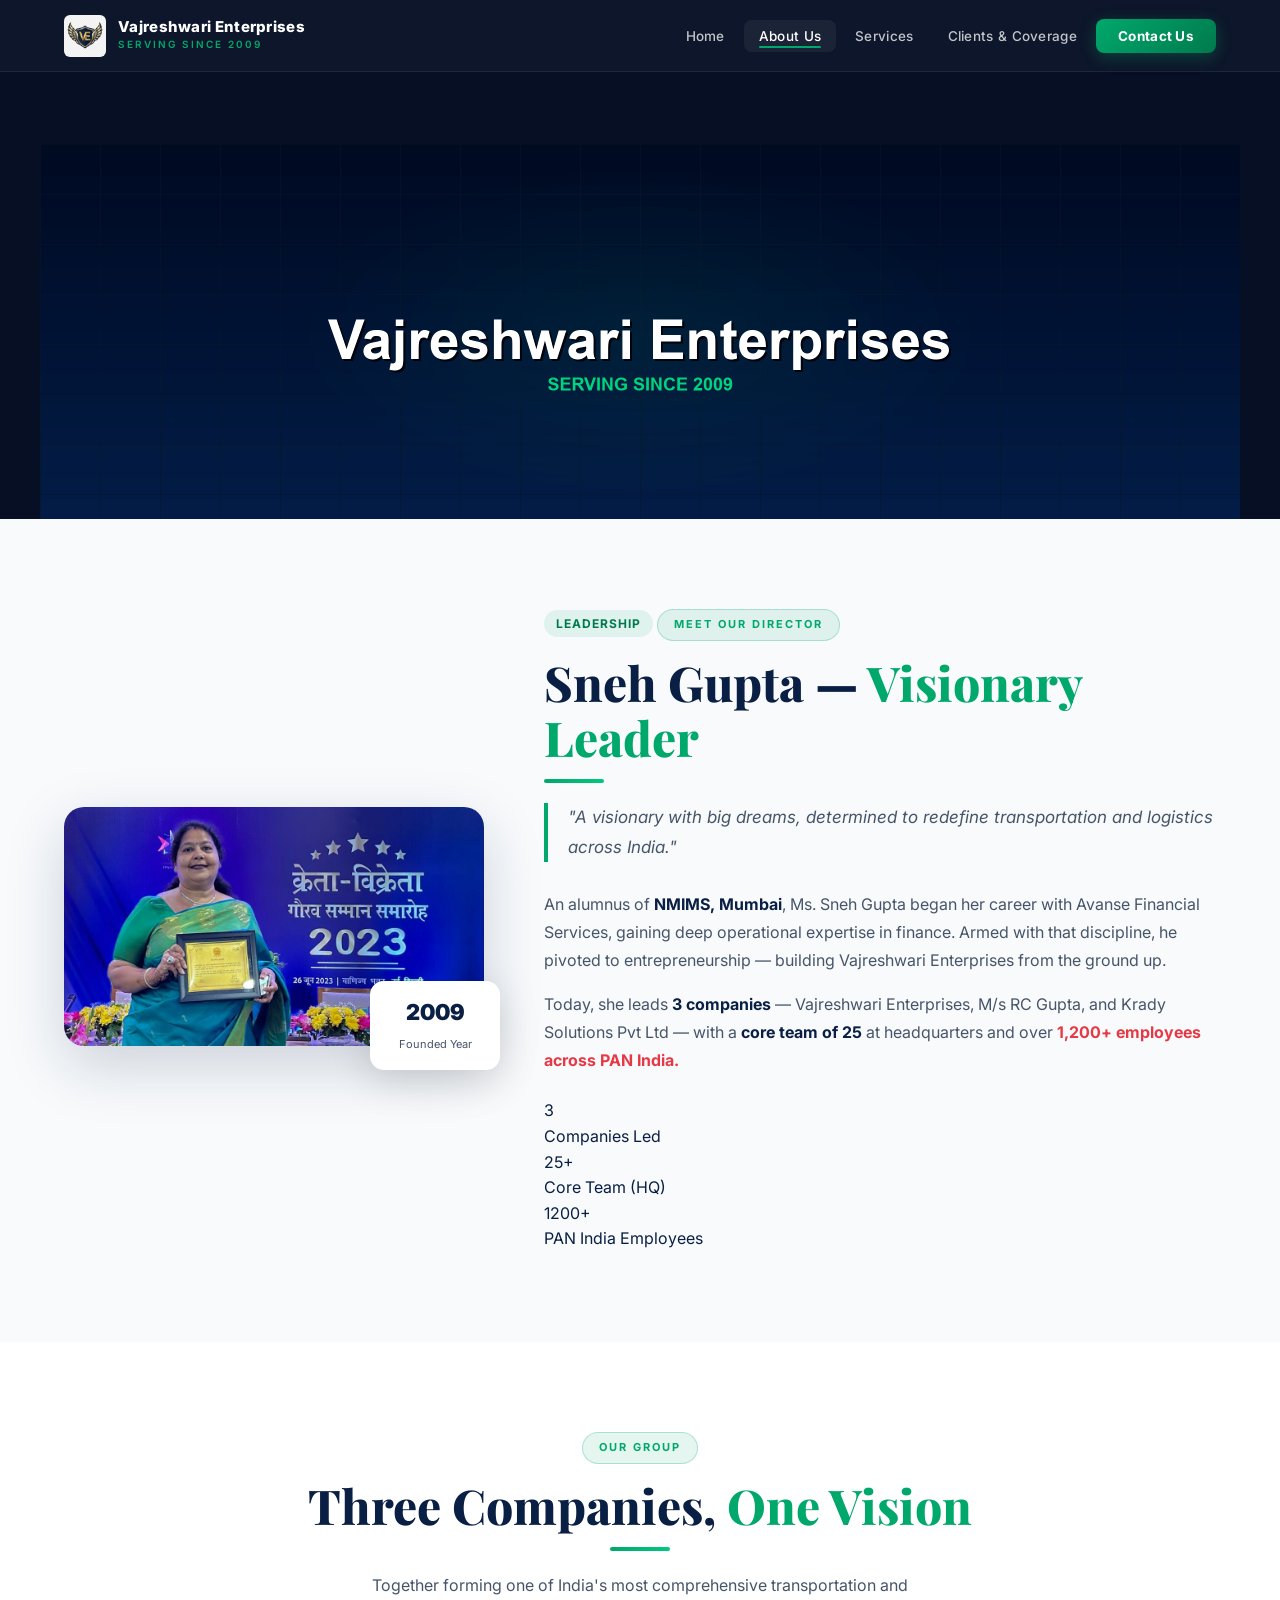
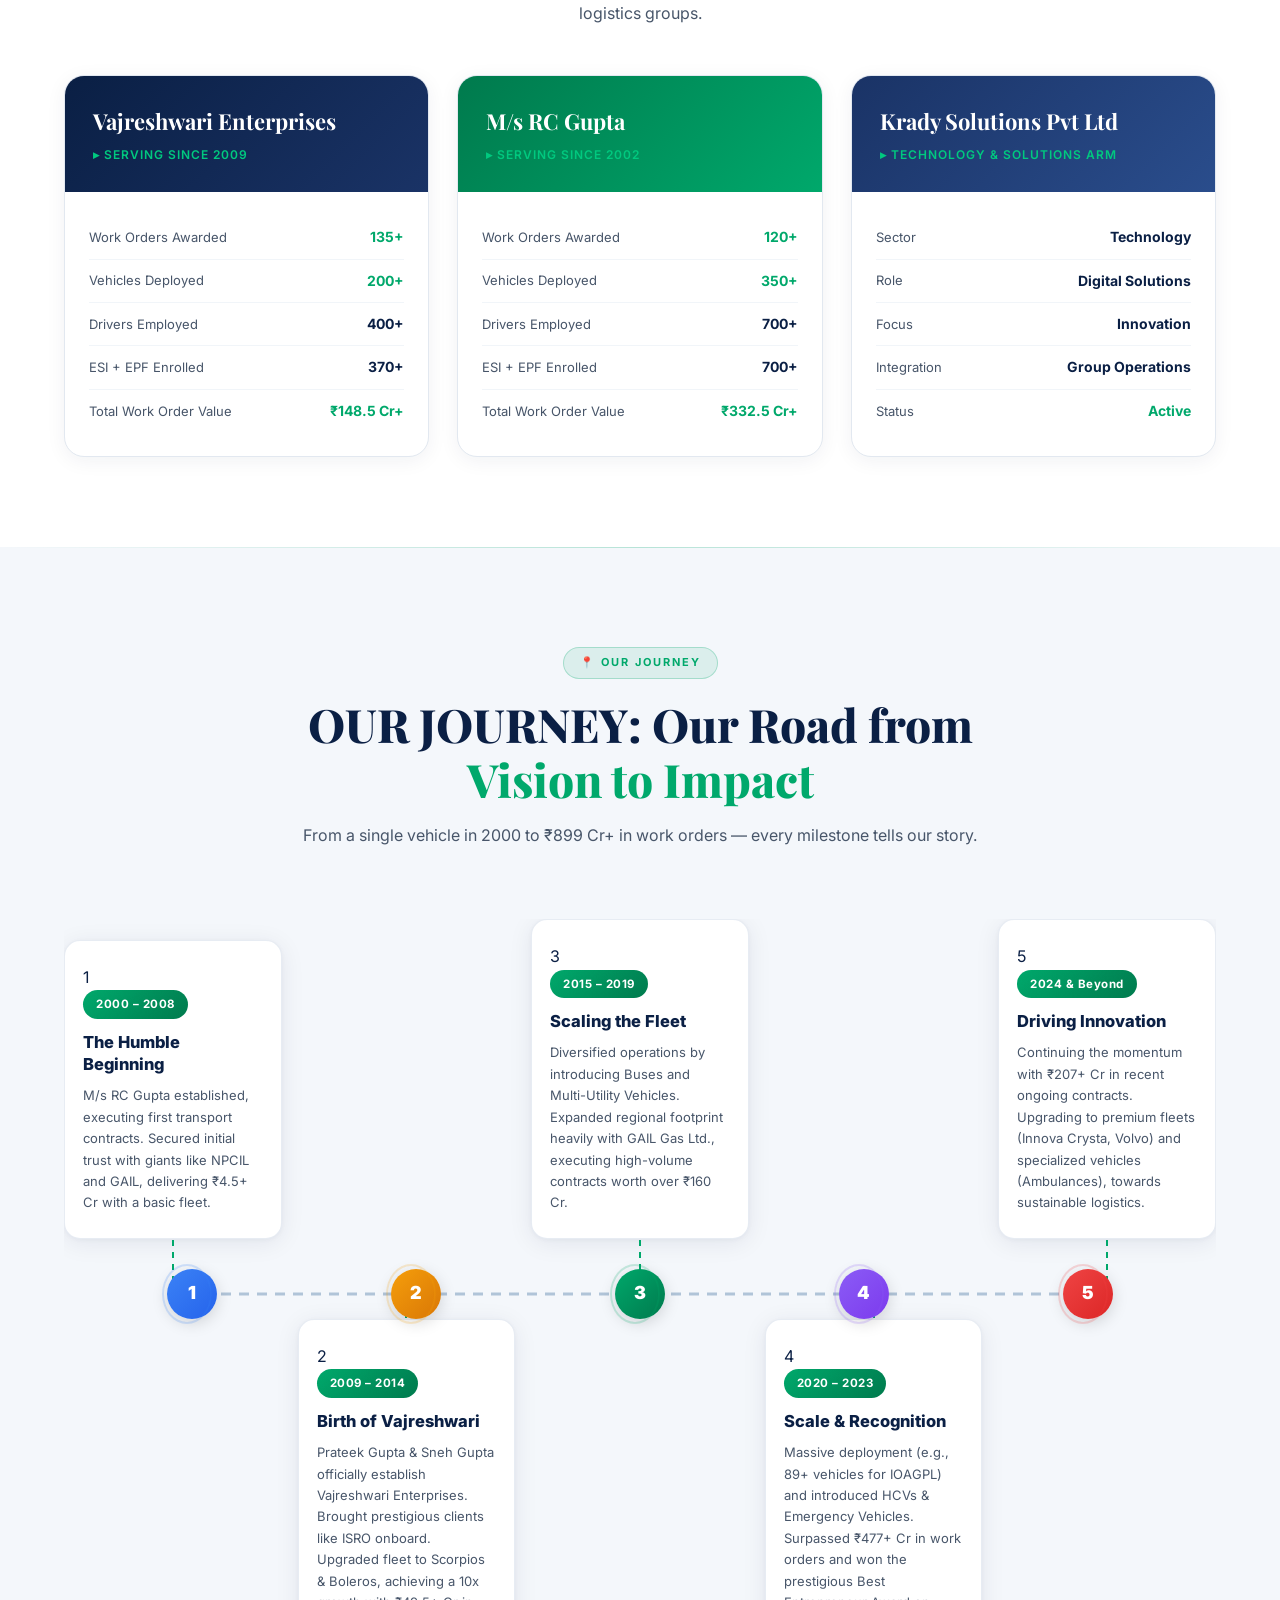
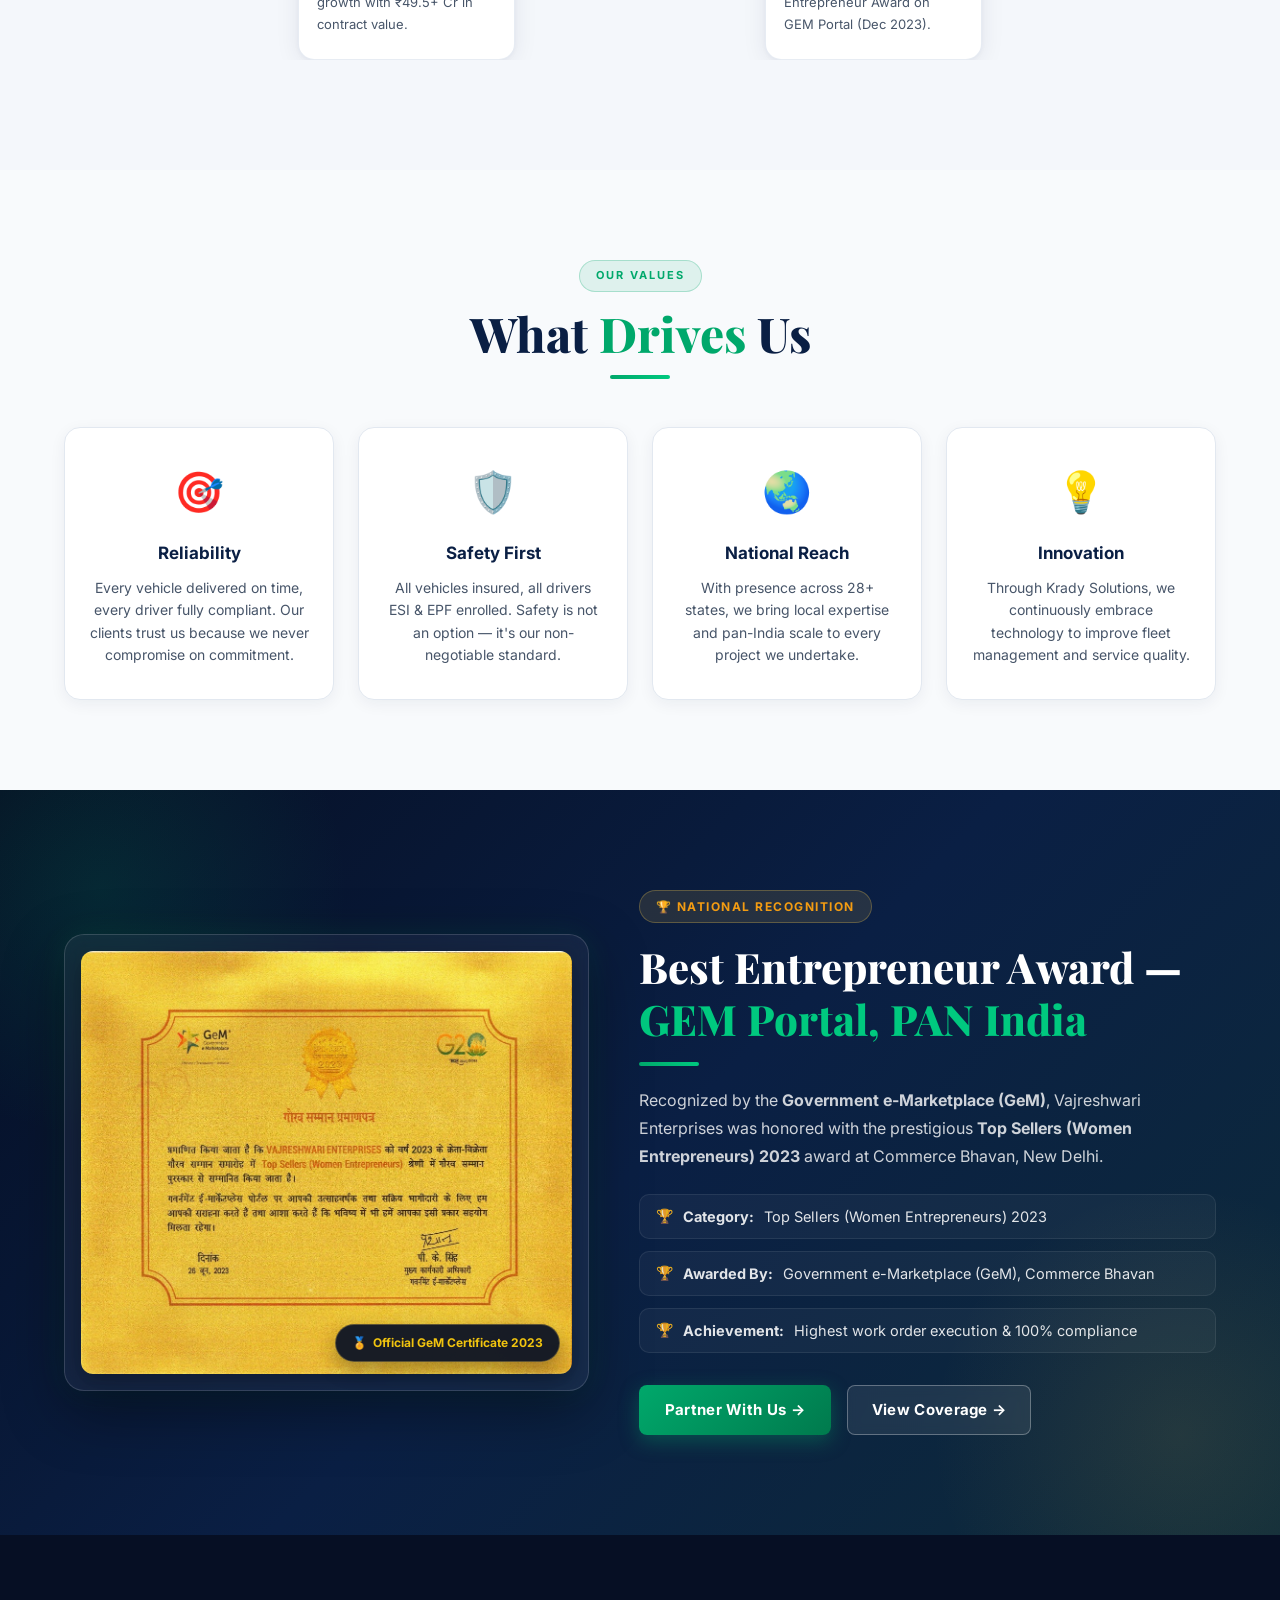
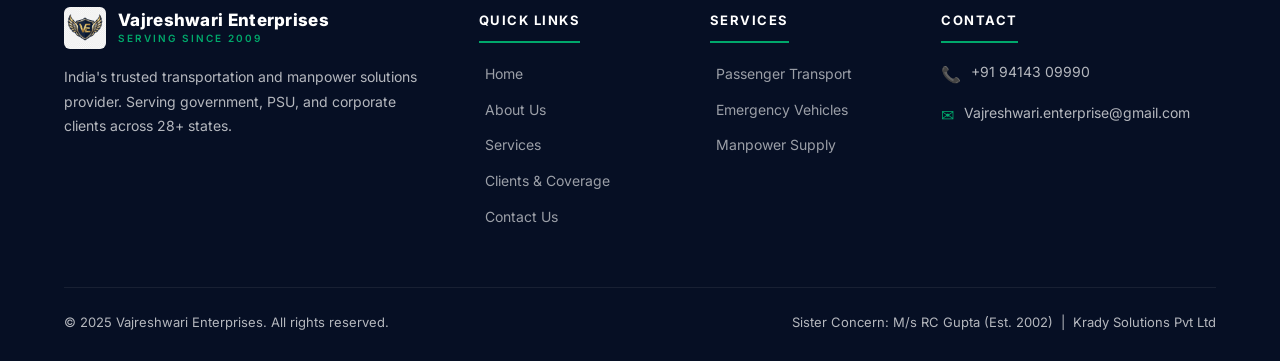
==== commit 3b64a359: "Remove New badge from Journey timeline and implement clean single-frame mobile vertical layout witho" ====
--- a/about.html
+++ b/about.html
@@ -98,9 +98,8 @@
   position: relative;
   max-width: 1200px;
   margin: 0 auto;
-  overflow-x: auto;
-  padding-bottom: 24px;
-  -webkit-overflow-scrolling: touch;
+  width: 100%;
+  overflow: hidden;
 }
 
 /* The 5-column grid for cards + circles */
@@ -108,10 +107,11 @@
   display: grid;
   grid-template-columns: repeat(5, 1fr);
   grid-template-rows: auto 80px auto;
-  gap: 0 24px;
+  gap: 0 16px;
   position: relative;
   align-items: end;
-  min-width: 1000px;
+  width: 100%;
+  box-sizing: border-box;
 }
 
 /* Top row cards: columns 1, 3, 5 */
@@ -325,8 +325,69 @@
   .journey-card .jc-title {
     font-size: 16px;
   }
-  .journey-card .jc-desc {
-    font-size: 12.5px;
+}
+
+@media (max-width: 900px) {
+  .journey-timeline {
+    overflow: hidden;
+    padding: 0;
+    width: 100%;
+  }
+  .journey-grid {
+    display: flex;
+    flex-direction: column;
+    gap: 20px;
+    position: relative;
+    padding-left: 20px;
+    box-sizing: border-box;
+    width: 100%;
+    min-width: 0;
+  }
+  .journey-grid::before {
+    content: '';
+    position: absolute;
+    left: 6px;
+    top: 10px;
+    bottom: 10px;
+    width: 3px;
+    background: linear-gradient(to bottom, #00a86b 0%, #007a4d 50%, #0a1f44 100%);
+    border-radius: 3px;
+  }
+  .journey-circles-row {
+    display: none;
+  }
+  .journey-card {
+    width: 100%;
+    max-width: 100%;
+    margin: 0;
+    box-sizing: border-box;
+    border-left: 4px solid #00a86b;
+    padding: 20px 18px;
+    box-shadow: 0 4px 16px rgba(10,31,68,0.06);
+  }
+  .jc-top-1 { order: 1; }
+  .jc-bottom-2 { order: 2; }
+  .jc-top-3 { order: 3; }
+  .jc-bottom-4 { order: 4; }
+  .jc-top-5 { order: 5; }
+
+  .jc-top-1::after, .jc-top-3::after, .jc-top-5::after,
+  .jc-bottom-2::before, .jc-bottom-4::before {
+    display: none;
+  }
+
+  .journey-card .jc-step-num {
+    display: inline-flex;
+    align-items: center;
+    justify-content: center;
+    width: 28px;
+    height: 28px;
+    border-radius: 50%;
+    background: linear-gradient(135deg, #00a86b, #007a4d);
+    color: white;
+    font-size: 13px;
+    font-weight: 800;
+    margin-bottom: 10px;
   }
 }
 
@@ -675,9 +736,8 @@
         <p class="jc-desc">M/s RC Gupta established, executing first transport contracts. Secured initial trust with giants like NPCIL and GAIL, delivering ₹4.5+ Cr with a basic fleet.</p>
       </div>
 
-      <!-- TOP CARD 3 (with New badge) -->
+      <!-- TOP CARD 3 -->
       <div class="journey-card jc-top-3 reveal">
-        <div class="jc-new-badge">New</div>
         <div class="jc-step-num">3</div>
         <div class="jc-date">2015 – 2019</div>
         <h3 class="jc-title">Scaling the Fleet</h3>
